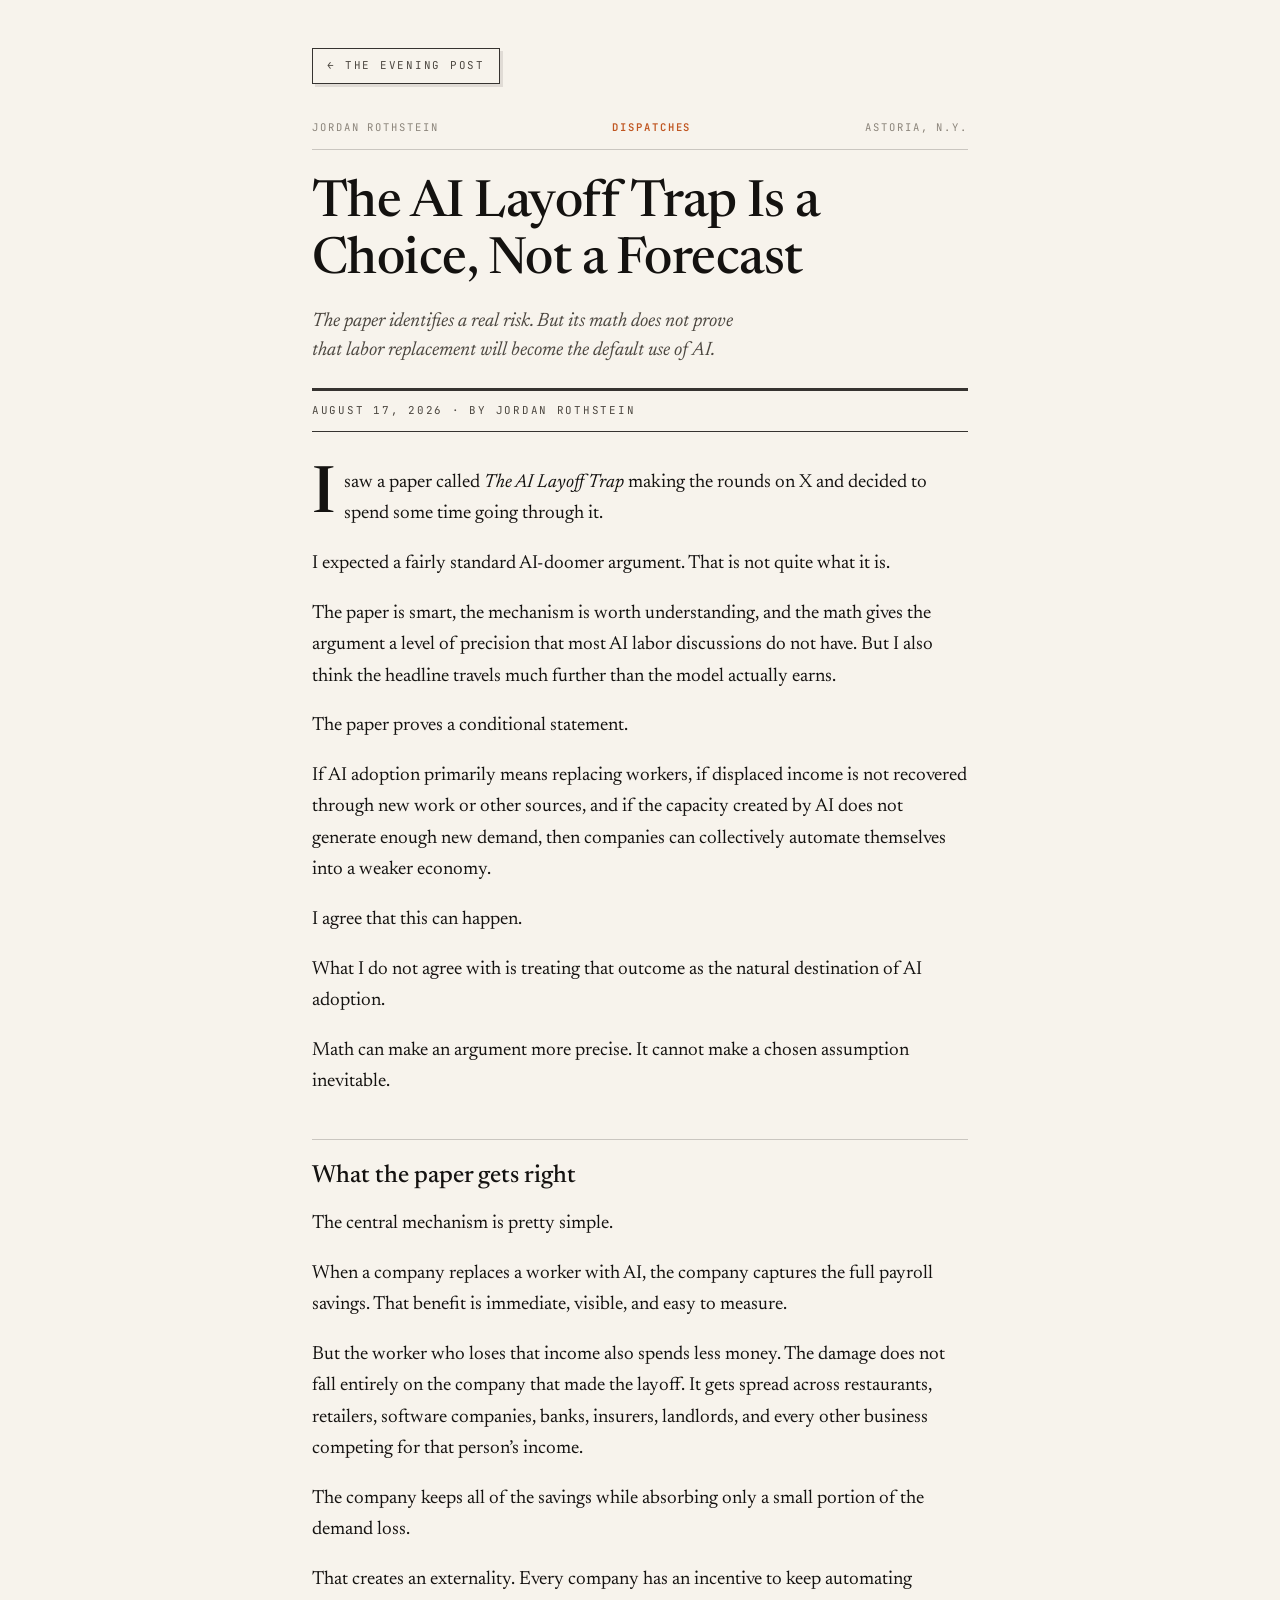
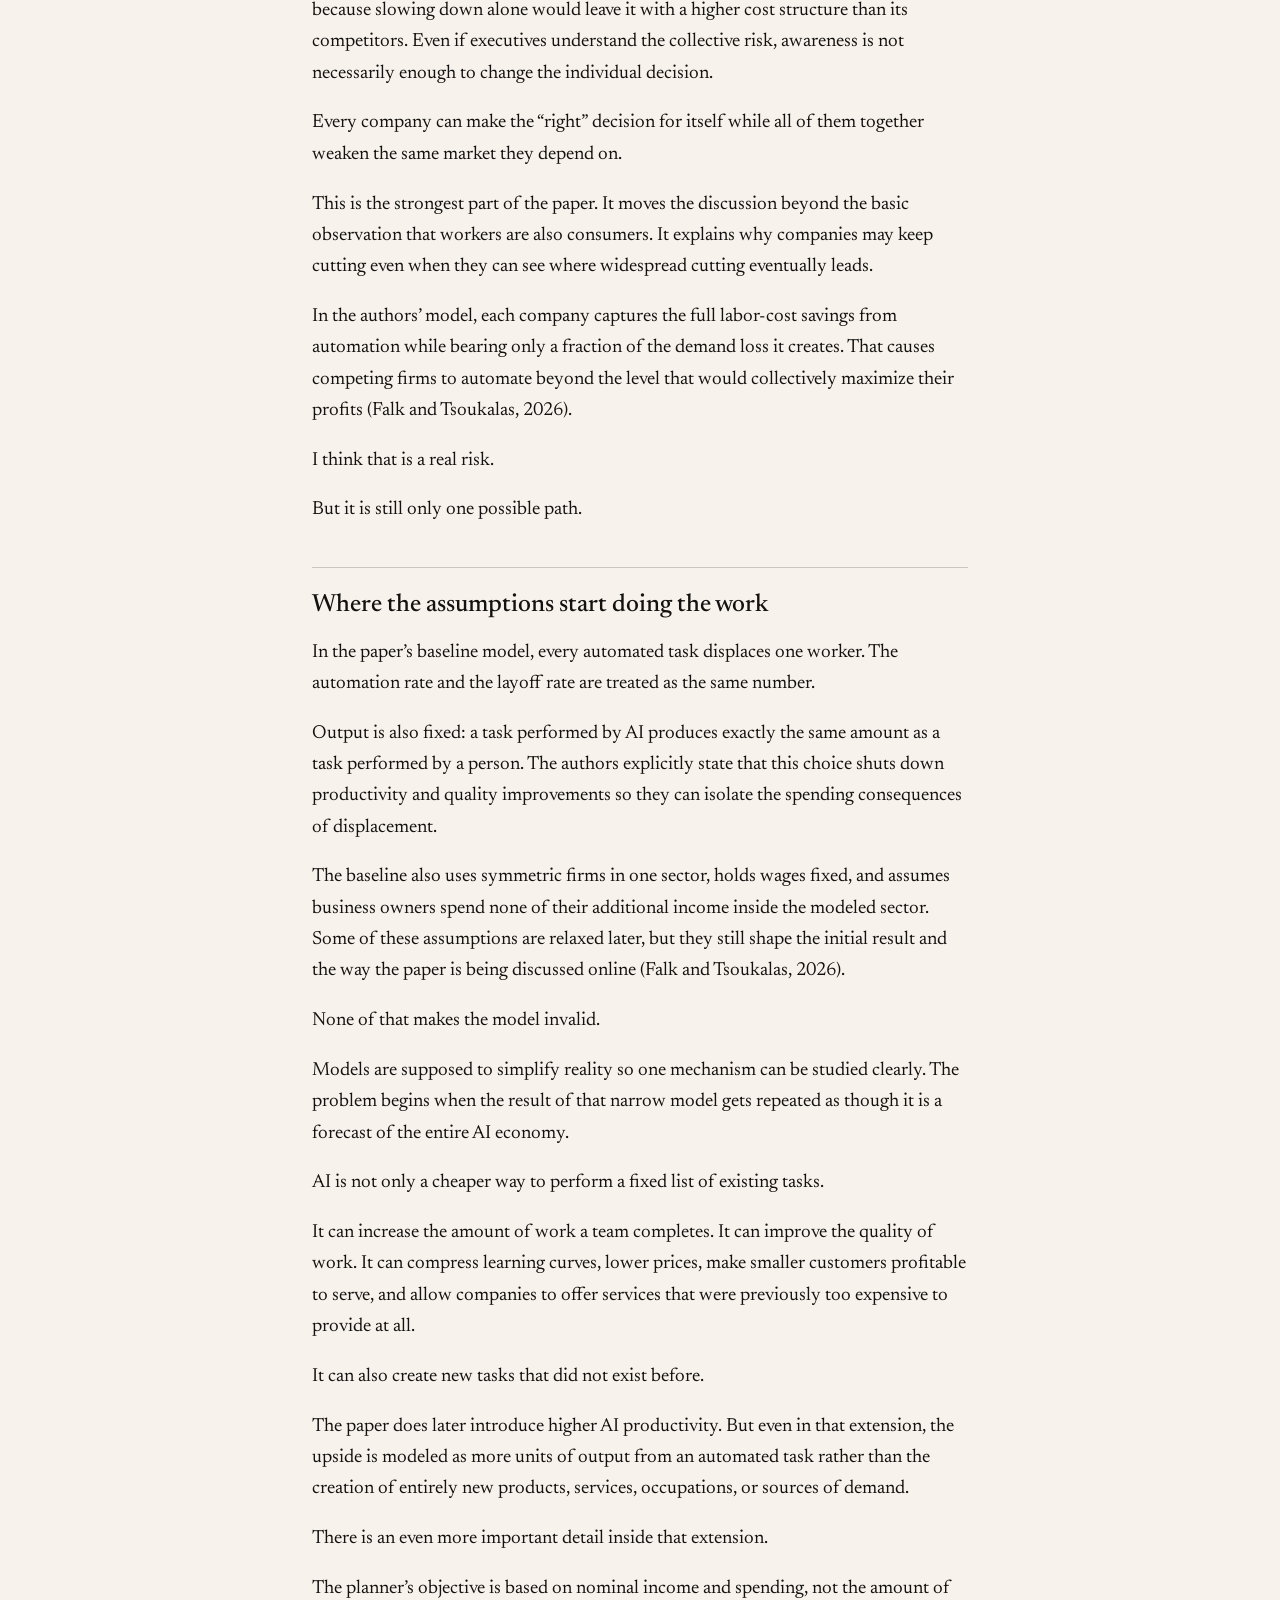
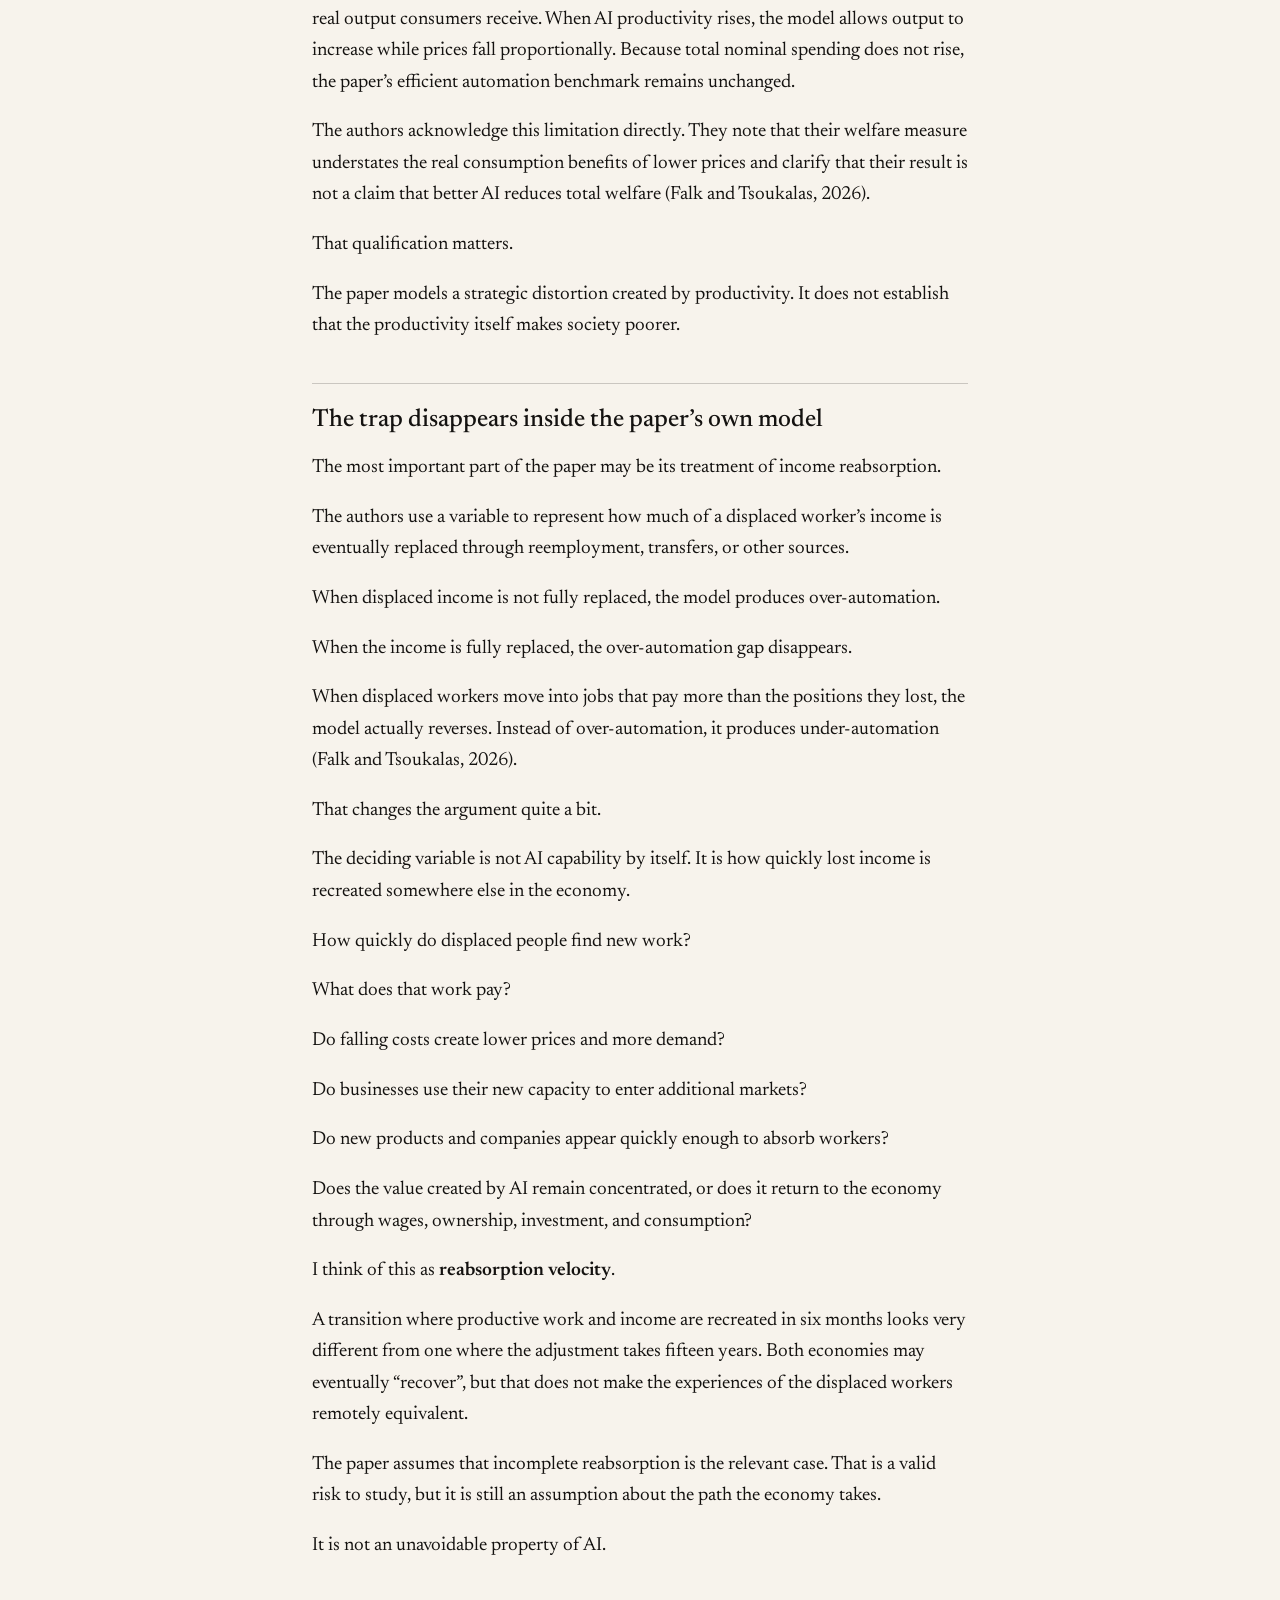
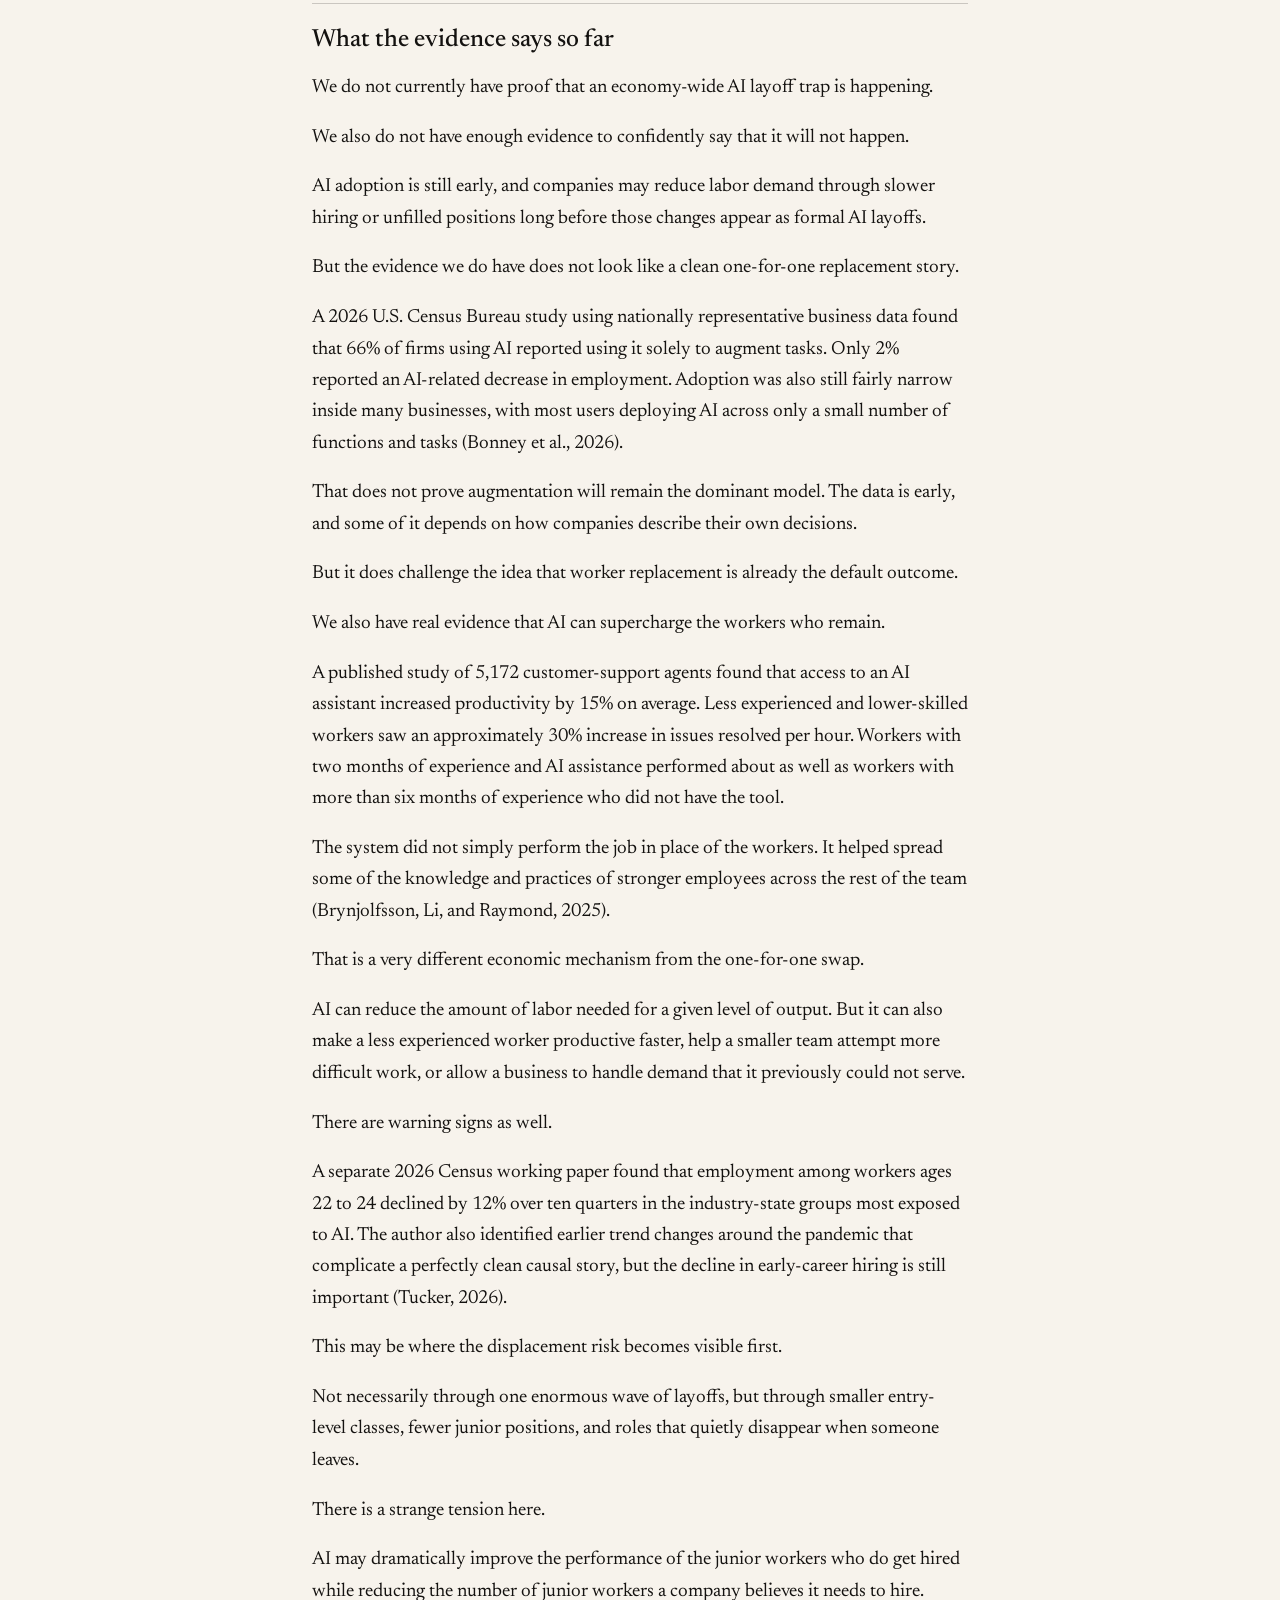
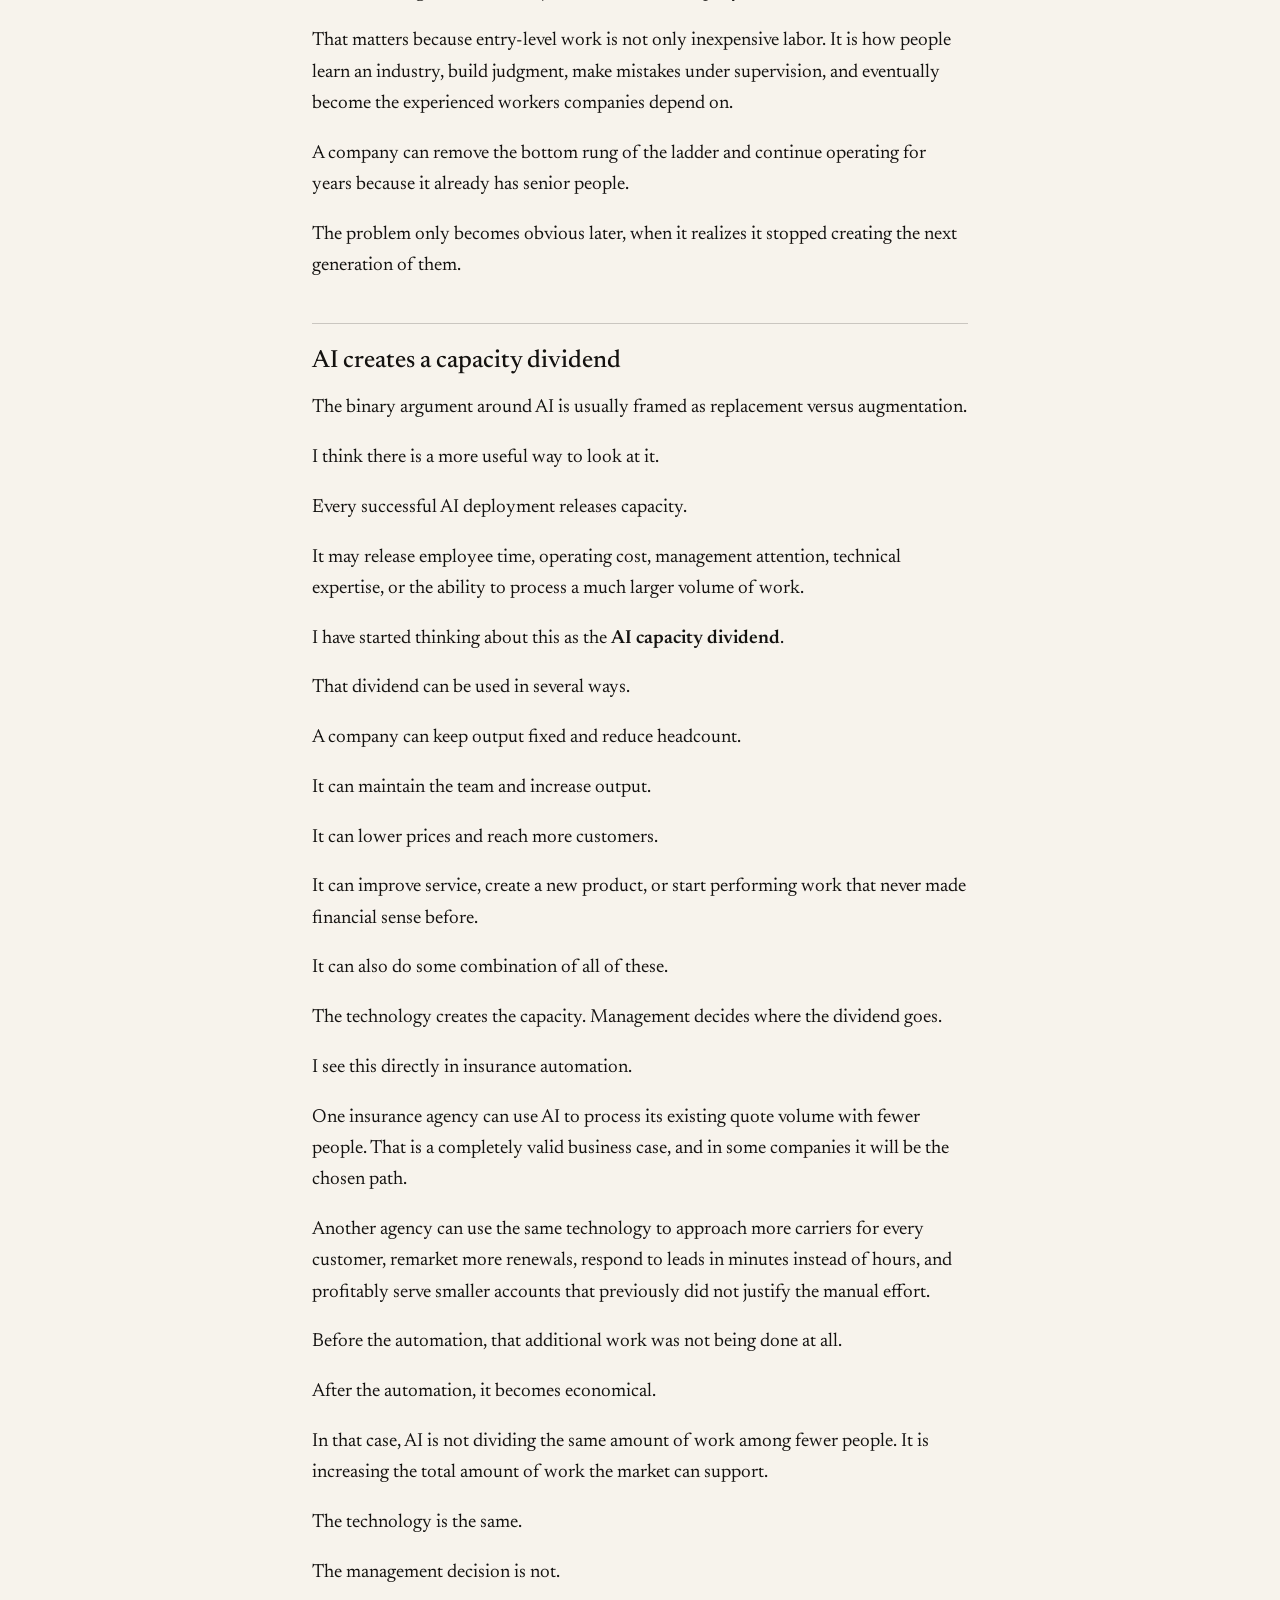
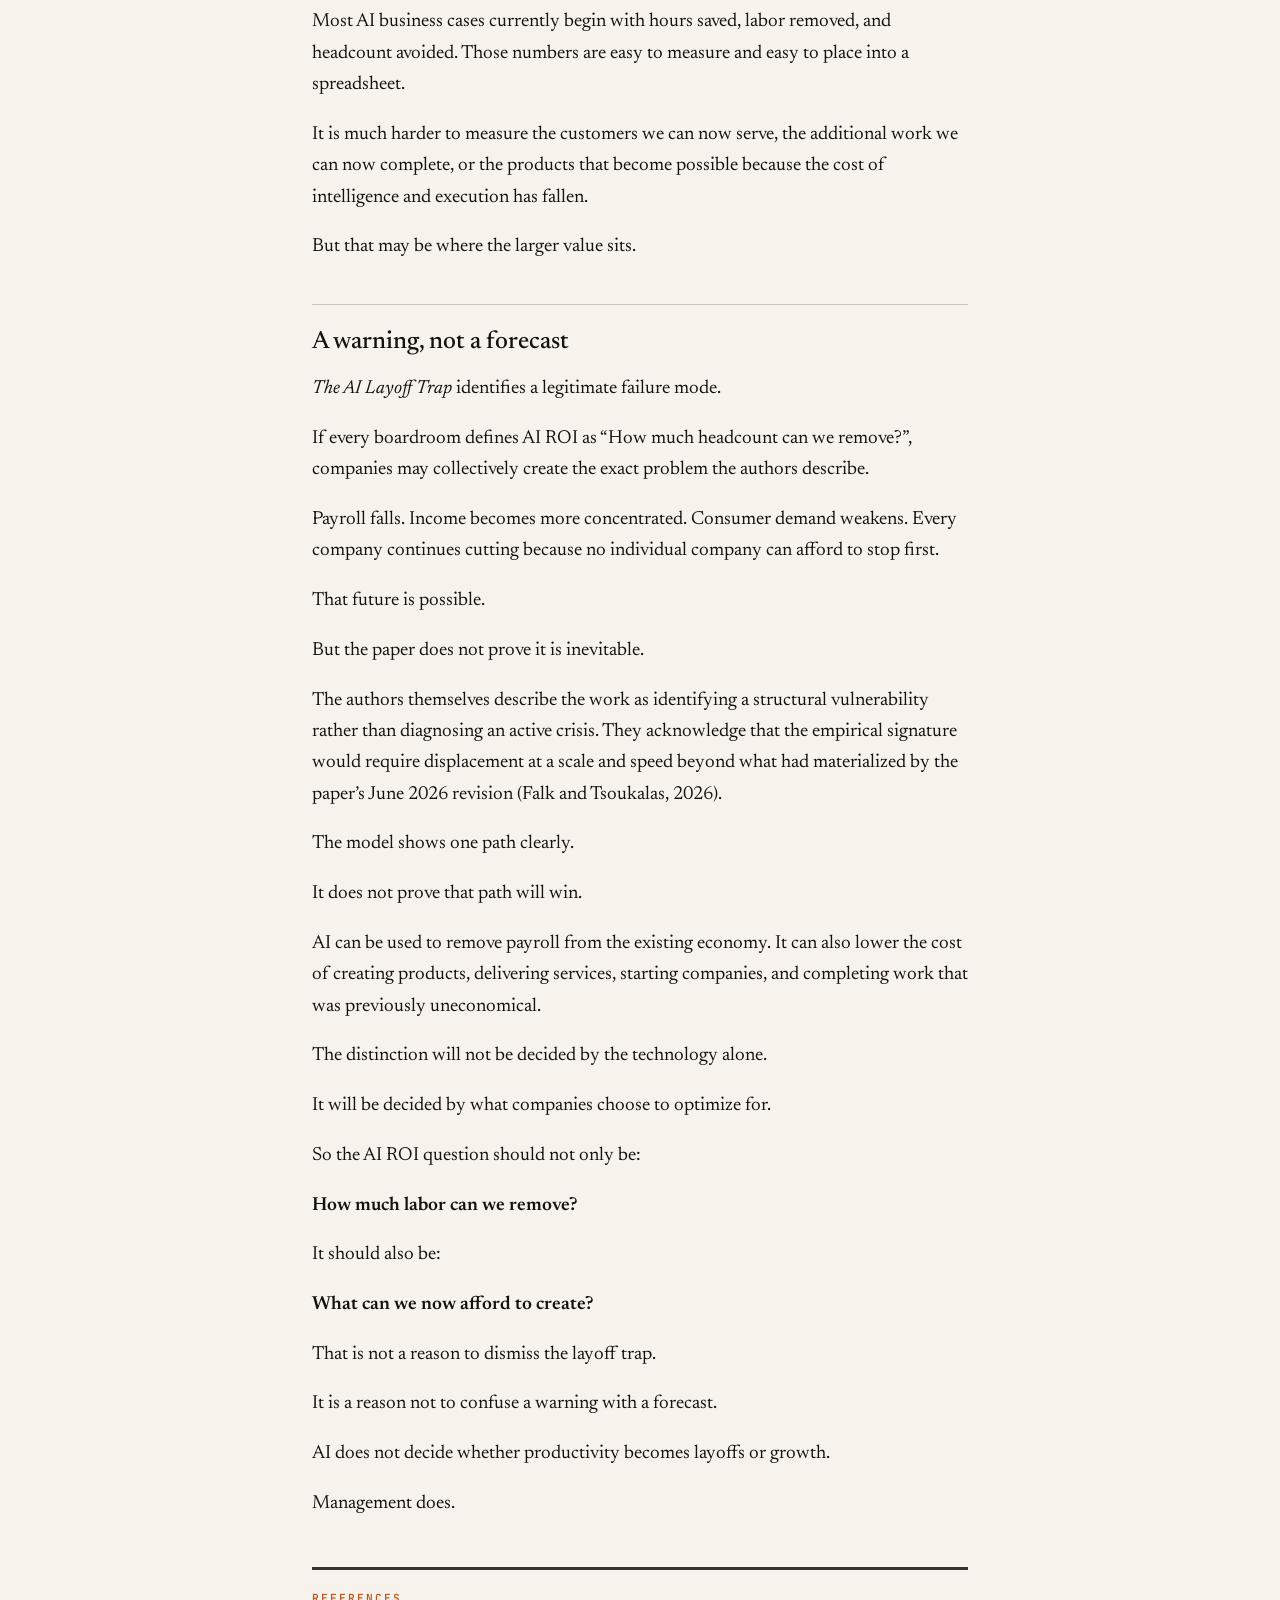
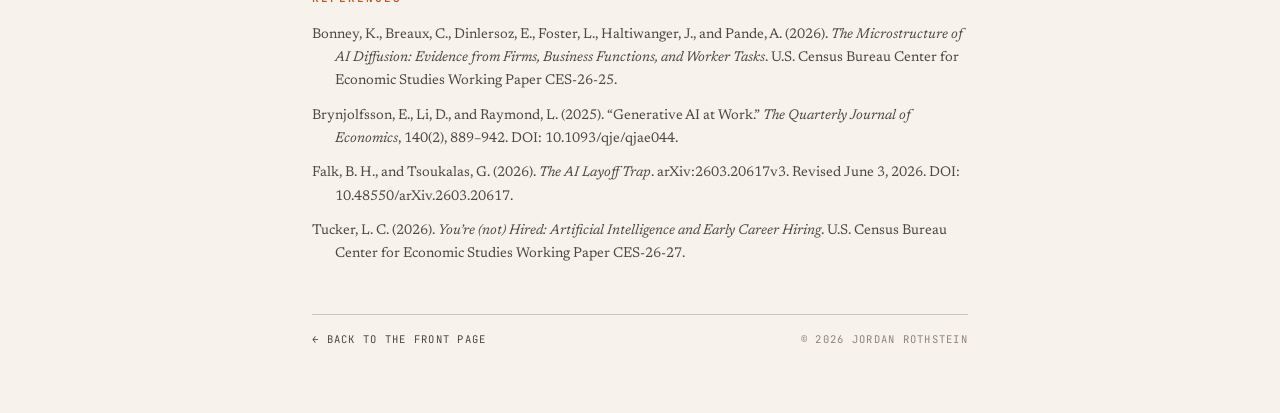
==== dispatches/ai-layoff-trap.html @ 02846a02 "New dispatch: The AI Layoff Trap Is a Choice, Not a Forecast First essay hosted on the site itself, " ====
<!doctype html>
<html lang="en">
<head>
  <meta charset="utf-8">
  <meta name="viewport" content="width=device-width, initial-scale=1">
  <title>The AI Layoff Trap Is a Choice, Not a Forecast — Jordan Rothstein</title>
  <meta name="description" content="The paper identifies a real risk. But its math does not prove that labor replacement will become the default use of AI.">
  <link rel="icon" href="../favicon.svg" type="image/svg+xml">
  <link rel="preconnect" href="https://fonts.googleapis.com">
  <link rel="preconnect" href="https://fonts.gstatic.com" crossorigin>
  <link href="https://fonts.googleapis.com/css2?family=Newsreader:ital,opsz,wght@0,6..72,300..700;1,6..72,300..700&family=JetBrains+Mono:ital,wght@0,300..700;1,300..700&display=swap" rel="stylesheet">
  <style>
    /* A clipping from THE EVENING POST — paper stays paper, whatever the sky is doing. */
    :root {
      --paper: #f7f3ec;
      --ink: #141210;
      --ink-soft: #4c4740;
      --ink-faint: #8b847a;
      --line: rgba(20, 18, 16, 0.2);
      --line-strong: rgba(20, 18, 16, 0.85);
      --accent: #c05621;
      --serif: "Newsreader", Georgia, serif;
      --mono: "JetBrains Mono", ui-monospace, SFMono-Regular, Menlo, monospace;
    }
    * { box-sizing: border-box; margin: 0; padding: 0; }
    body {
      background: var(--paper);
      color: var(--ink);
      font-family: var(--serif);
      font-size: 19px;
      line-height: 1.65;
      -webkit-font-smoothing: antialiased;
    }
    ::selection { background: var(--accent); color: #fff; }
    a { color: inherit; }

    .sheet {
      max-width: 720px;
      margin: 0 auto;
      padding: clamp(1.4rem, 4vw, 3rem) clamp(1.2rem, 4vw, 2rem) 4rem;
    }

    .return {
      display: inline-block;
      font-family: var(--mono);
      font-size: .68rem; letter-spacing: .16em; text-transform: uppercase;
      color: var(--ink-soft); text-decoration: none;
      border: 1px solid var(--line-strong);
      padding: .5rem .9rem;
      box-shadow: 3px 3px 0 rgba(20, 18, 16, 0.1);
      transition: all .2s ease;
    }
    .return:hover { background: var(--accent); border-color: var(--accent); color: #fff; }

    .masthead-min {
      margin: 2.2rem 0 0;
      padding-bottom: .8rem;
      border-bottom: 1px solid var(--line);
      font-family: var(--mono);
      font-size: .66rem; letter-spacing: .18em; text-transform: uppercase;
      color: var(--ink-faint);
      display: flex; justify-content: space-between; gap: 1rem; flex-wrap: wrap;
    }
    .masthead-min .rag { color: var(--accent); font-weight: 600; }

    h1 {
      font-size: clamp(2rem, 6vw, 3.2rem);
      font-weight: 500; line-height: 1.12; letter-spacing: -.01em;
      margin: 1.6rem 0 1rem;
      text-wrap: balance;
    }
    .standfirst {
      font-size: 1.22rem; font-style: italic; color: var(--ink-soft);
      line-height: 1.5; margin-bottom: 1.4rem;
      text-wrap: balance;
    }
    .dateline {
      font-family: var(--mono);
      font-size: .68rem; letter-spacing: .16em; text-transform: uppercase;
      color: var(--ink-soft);
      padding: .7rem 0;
      border-top: 3px solid var(--line-strong);
      border-bottom: 1px solid var(--line-strong);
      margin-bottom: 2.2rem;
    }

    .essay p { margin-bottom: 1.15rem; }
    .essay p:first-of-type::first-letter {
      font-size: 3.4em; float: left; line-height: .82;
      padding: .06em .12em 0 0; font-weight: 500;
    }
    .essay h2 {
      font-size: 1.55rem; font-weight: 500; line-height: 1.2;
      margin: 2.6rem 0 1rem;
      padding-top: 1.4rem;
      border-top: 1px solid var(--line);
    }
    .essay strong { font-weight: 600; }
    .essay em { font-style: italic; }
    .essay a { text-decoration-thickness: 1px; text-underline-offset: 3px; }
    .essay a:hover { color: var(--accent); }

    .refs {
      margin-top: 3rem;
      border-top: 3px solid var(--line-strong);
      padding-top: 1.2rem;
    }
    .refs h2 {
      font-family: var(--mono);
      font-size: .7rem; letter-spacing: .18em; text-transform: uppercase;
      color: var(--accent); font-weight: 600;
      margin-bottom: 1rem;
    }
    .refs p {
      font-size: .88rem; color: var(--ink-soft);
      padding-left: 1.6em; text-indent: -1.6em;
      margin-bottom: .7rem;
    }

    .colophon {
      margin-top: 3rem;
      padding-top: 1rem;
      border-top: 1px solid var(--line);
      font-family: var(--mono);
      font-size: .66rem; letter-spacing: .12em; text-transform: uppercase;
      color: var(--ink-faint);
      display: flex; justify-content: space-between; gap: 1rem; flex-wrap: wrap;
    }
    .colophon a { color: var(--ink-soft); text-decoration: none; }
    .colophon a:hover { color: var(--accent); }
  </style>
</head>
<body>
  <div class="sheet">
    <a class="return" href="../index.html">← the evening post</a>

    <p class="masthead-min">
      <span>Jordan Rothstein</span>
      <span class="rag">Dispatches</span>
      <span>Astoria, N.Y.</span>
    </p>

    <h1>The AI Layoff Trap Is a Choice, Not a Forecast</h1>
    <p class="standfirst">The paper identifies a real risk. But its math does not prove that labor
      replacement will become the default use of AI.</p>
    <p class="dateline">August 17, 2026 · by Jordan Rothstein</p>

    <div class="essay">
      <p>I saw a paper called <em>The AI Layoff Trap</em> making the rounds on X and decided to spend
        some time going through it.</p>
      <p>I expected a fairly standard AI-doomer argument. That is not quite what it is.</p>
      <p>The paper is smart, the mechanism is worth understanding, and the math gives the argument a
        level of precision that most AI labor discussions do not have. But I also think the headline
        travels much further than the model actually earns.</p>
      <p>The paper proves a conditional statement.</p>
      <p>If AI adoption primarily means replacing workers, if displaced income is not recovered
        through new work or other sources, and if the capacity created by AI does not generate enough
        new demand, then companies can collectively automate themselves into a weaker economy.</p>
      <p>I agree that this can happen.</p>
      <p>What I do not agree with is treating that outcome as the natural destination of AI
        adoption.</p>
      <p>Math can make an argument more precise. It cannot make a chosen assumption inevitable.</p>

      <h2>What the paper gets right</h2>
      <p>The central mechanism is pretty simple.</p>
      <p>When a company replaces a worker with AI, the company captures the full payroll savings.
        That benefit is immediate, visible, and easy to measure.</p>
      <p>But the worker who loses that income also spends less money. The damage does not fall
        entirely on the company that made the layoff. It gets spread across restaurants, retailers,
        software companies, banks, insurers, landlords, and every other business competing for that
        person&rsquo;s income.</p>
      <p>The company keeps all of the savings while absorbing only a small portion of the demand
        loss.</p>
      <p>That creates an externality. Every company has an incentive to keep automating because
        slowing down alone would leave it with a higher cost structure than its competitors. Even if
        executives understand the collective risk, awareness is not necessarily enough to change the
        individual decision.</p>
      <p>Every company can make the &ldquo;right&rdquo; decision for itself while all of them
        together weaken the same market they depend on.</p>
      <p>This is the strongest part of the paper. It moves the discussion beyond the basic
        observation that workers are also consumers. It explains why companies may keep cutting even
        when they can see where widespread cutting eventually leads.</p>
      <p>In the authors&rsquo; model, each company captures the full labor-cost savings from
        automation while bearing only a fraction of the demand loss it creates. That causes competing
        firms to automate beyond the level that would collectively maximize their profits (Falk and
        Tsoukalas, 2026).</p>
      <p>I think that is a real risk.</p>
      <p>But it is still only one possible path.</p>

      <h2>Where the assumptions start doing the work</h2>
      <p>In the paper&rsquo;s baseline model, every automated task displaces one worker. The
        automation rate and the layoff rate are treated as the same number.</p>
      <p>Output is also fixed: a task performed by AI produces exactly the same amount as a task
        performed by a person. The authors explicitly state that this choice shuts down productivity
        and quality improvements so they can isolate the spending consequences of displacement.</p>
      <p>The baseline also uses symmetric firms in one sector, holds wages fixed, and assumes
        business owners spend none of their additional income inside the modeled sector. Some of
        these assumptions are relaxed later, but they still shape the initial result and the way the
        paper is being discussed online (Falk and Tsoukalas, 2026).</p>
      <p>None of that makes the model invalid.</p>
      <p>Models are supposed to simplify reality so one mechanism can be studied clearly. The problem
        begins when the result of that narrow model gets repeated as though it is a forecast of the
        entire AI economy.</p>
      <p>AI is not only a cheaper way to perform a fixed list of existing tasks.</p>
      <p>It can increase the amount of work a team completes. It can improve the quality of work. It
        can compress learning curves, lower prices, make smaller customers profitable to serve, and
        allow companies to offer services that were previously too expensive to provide at all.</p>
      <p>It can also create new tasks that did not exist before.</p>
      <p>The paper does later introduce higher AI productivity. But even in that extension, the
        upside is modeled as more units of output from an automated task rather than the creation of
        entirely new products, services, occupations, or sources of demand.</p>
      <p>There is an even more important detail inside that extension.</p>
      <p>The planner&rsquo;s objective is based on nominal income and spending, not the amount of
        real output consumers receive. When AI productivity rises, the model allows output to
        increase while prices fall proportionally. Because total nominal spending does not rise, the
        paper&rsquo;s efficient automation benchmark remains unchanged.</p>
      <p>The authors acknowledge this limitation directly. They note that their welfare measure
        understates the real consumption benefits of lower prices and clarify that their result is
        not a claim that better AI reduces total welfare (Falk and Tsoukalas, 2026).</p>
      <p>That qualification matters.</p>
      <p>The paper models a strategic distortion created by productivity. It does not establish that
        the productivity itself makes society poorer.</p>

      <h2>The trap disappears inside the paper&rsquo;s own model</h2>
      <p>The most important part of the paper may be its treatment of income reabsorption.</p>
      <p>The authors use a variable to represent how much of a displaced worker&rsquo;s income is
        eventually replaced through reemployment, transfers, or other sources.</p>
      <p>When displaced income is not fully replaced, the model produces over-automation.</p>
      <p>When the income is fully replaced, the over-automation gap disappears.</p>
      <p>When displaced workers move into jobs that pay more than the positions they lost, the model
        actually reverses. Instead of over-automation, it produces under-automation (Falk and
        Tsoukalas, 2026).</p>
      <p>That changes the argument quite a bit.</p>
      <p>The deciding variable is not AI capability by itself. It is how quickly lost income is
        recreated somewhere else in the economy.</p>
      <p>How quickly do displaced people find new work?</p>
      <p>What does that work pay?</p>
      <p>Do falling costs create lower prices and more demand?</p>
      <p>Do businesses use their new capacity to enter additional markets?</p>
      <p>Do new products and companies appear quickly enough to absorb workers?</p>
      <p>Does the value created by AI remain concentrated, or does it return to the economy through
        wages, ownership, investment, and consumption?</p>
      <p>I think of this as <strong>reabsorption velocity</strong>.</p>
      <p>A transition where productive work and income are recreated in six months looks very
        different from one where the adjustment takes fifteen years. Both economies may eventually
        &ldquo;recover&rdquo;, but that does not make the experiences of the displaced workers
        remotely equivalent.</p>
      <p>The paper assumes that incomplete reabsorption is the relevant case. That is a valid risk to
        study, but it is still an assumption about the path the economy takes.</p>
      <p>It is not an unavoidable property of AI.</p>

      <h2>What the evidence says so far</h2>
      <p>We do not currently have proof that an economy-wide AI layoff trap is happening.</p>
      <p>We also do not have enough evidence to confidently say that it will not happen.</p>
      <p>AI adoption is still early, and companies may reduce labor demand through slower hiring or
        unfilled positions long before those changes appear as formal AI layoffs.</p>
      <p>But the evidence we do have does not look like a clean one-for-one replacement story.</p>
      <p>A 2026 U.S. Census Bureau study using nationally representative business data found that 66%
        of firms using AI reported using it solely to augment tasks. Only 2% reported an AI-related
        decrease in employment. Adoption was also still fairly narrow inside many businesses, with
        most users deploying AI across only a small number of functions and tasks (Bonney et al.,
        2026).</p>
      <p>That does not prove augmentation will remain the dominant model. The data is early, and some
        of it depends on how companies describe their own decisions.</p>
      <p>But it does challenge the idea that worker replacement is already the default outcome.</p>
      <p>We also have real evidence that AI can supercharge the workers who remain.</p>
      <p>A published study of 5,172 customer-support agents found that access to an AI assistant
        increased productivity by 15% on average. Less experienced and lower-skilled workers saw an
        approximately 30% increase in issues resolved per hour. Workers with two months of experience
        and AI assistance performed about as well as workers with more than six months of experience
        who did not have the tool.</p>
      <p>The system did not simply perform the job in place of the workers. It helped spread some of
        the knowledge and practices of stronger employees across the rest of the team (Brynjolfsson,
        Li, and Raymond, 2025).</p>
      <p>That is a very different economic mechanism from the one-for-one swap.</p>
      <p>AI can reduce the amount of labor needed for a given level of output. But it can also make a
        less experienced worker productive faster, help a smaller team attempt more difficult work,
        or allow a business to handle demand that it previously could not serve.</p>
      <p>There are warning signs as well.</p>
      <p>A separate 2026 Census working paper found that employment among workers ages 22 to 24
        declined by 12% over ten quarters in the industry-state groups most exposed to AI. The author
        also identified earlier trend changes around the pandemic that complicate a perfectly clean
        causal story, but the decline in early-career hiring is still important (Tucker, 2026).</p>
      <p>This may be where the displacement risk becomes visible first.</p>
      <p>Not necessarily through one enormous wave of layoffs, but through smaller entry-level
        classes, fewer junior positions, and roles that quietly disappear when someone leaves.</p>
      <p>There is a strange tension here.</p>
      <p>AI may dramatically improve the performance of the junior workers who do get hired while
        reducing the number of junior workers a company believes it needs to hire.</p>
      <p>That matters because entry-level work is not only inexpensive labor. It is how people learn
        an industry, build judgment, make mistakes under supervision, and eventually become the
        experienced workers companies depend on.</p>
      <p>A company can remove the bottom rung of the ladder and continue operating for years because
        it already has senior people.</p>
      <p>The problem only becomes obvious later, when it realizes it stopped creating the next
        generation of them.</p>

      <h2>AI creates a capacity dividend</h2>
      <p>The binary argument around AI is usually framed as replacement versus augmentation.</p>
      <p>I think there is a more useful way to look at it.</p>
      <p>Every successful AI deployment releases capacity.</p>
      <p>It may release employee time, operating cost, management attention, technical expertise, or
        the ability to process a much larger volume of work.</p>
      <p>I have started thinking about this as the <strong>AI capacity dividend</strong>.</p>
      <p>That dividend can be used in several ways.</p>
      <p>A company can keep output fixed and reduce headcount.</p>
      <p>It can maintain the team and increase output.</p>
      <p>It can lower prices and reach more customers.</p>
      <p>It can improve service, create a new product, or start performing work that never made
        financial sense before.</p>
      <p>It can also do some combination of all of these.</p>
      <p>The technology creates the capacity. Management decides where the dividend goes.</p>
      <p>I see this directly in insurance automation.</p>
      <p>One insurance agency can use AI to process its existing quote volume with fewer people.
        That is a completely valid business case, and in some companies it will be the chosen
        path.</p>
      <p>Another agency can use the same technology to approach more carriers for every customer,
        remarket more renewals, respond to leads in minutes instead of hours, and profitably serve
        smaller accounts that previously did not justify the manual effort.</p>
      <p>Before the automation, that additional work was not being done at all.</p>
      <p>After the automation, it becomes economical.</p>
      <p>In that case, AI is not dividing the same amount of work among fewer people. It is
        increasing the total amount of work the market can support.</p>
      <p>The technology is the same.</p>
      <p>The management decision is not.</p>
      <p>Most AI business cases currently begin with hours saved, labor removed, and headcount
        avoided. Those numbers are easy to measure and easy to place into a spreadsheet.</p>
      <p>It is much harder to measure the customers we can now serve, the additional work we can now
        complete, or the products that become possible because the cost of intelligence and execution
        has fallen.</p>
      <p>But that may be where the larger value sits.</p>

      <h2>A warning, not a forecast</h2>
      <p><em>The AI Layoff Trap</em> identifies a legitimate failure mode.</p>
      <p>If every boardroom defines AI ROI as &ldquo;How much headcount can we remove?&rdquo;,
        companies may collectively create the exact problem the authors describe.</p>
      <p>Payroll falls. Income becomes more concentrated. Consumer demand weakens. Every company
        continues cutting because no individual company can afford to stop first.</p>
      <p>That future is possible.</p>
      <p>But the paper does not prove it is inevitable.</p>
      <p>The authors themselves describe the work as identifying a structural vulnerability rather
        than diagnosing an active crisis. They acknowledge that the empirical signature would require
        displacement at a scale and speed beyond what had materialized by the paper&rsquo;s June 2026
        revision (Falk and Tsoukalas, 2026).</p>
      <p>The model shows one path clearly.</p>
      <p>It does not prove that path will win.</p>
      <p>AI can be used to remove payroll from the existing economy. It can also lower the cost of
        creating products, delivering services, starting companies, and completing work that was
        previously uneconomical.</p>
      <p>The distinction will not be decided by the technology alone.</p>
      <p>It will be decided by what companies choose to optimize for.</p>
      <p>So the AI ROI question should not only be:</p>
      <p><strong>How much labor can we remove?</strong></p>
      <p>It should also be:</p>
      <p><strong>What can we now afford to create?</strong></p>
      <p>That is not a reason to dismiss the layoff trap.</p>
      <p>It is a reason not to confuse a warning with a forecast.</p>
      <p>AI does not decide whether productivity becomes layoffs or growth.</p>
      <p>Management does.</p>
    </div>

    <div class="refs">
      <h2>References</h2>
      <p>Bonney, K., Breaux, C., Dinlersoz, E., Foster, L., Haltiwanger, J., and Pande, A. (2026).
        <em>The Microstructure of AI Diffusion: Evidence from Firms, Business Functions, and Worker
        Tasks</em>. U.S. Census Bureau Center for Economic Studies Working Paper CES-26-25.</p>
      <p>Brynjolfsson, E., Li, D., and Raymond, L. (2025). &ldquo;Generative AI at Work.&rdquo;
        <em>The Quarterly Journal of Economics</em>, 140(2), 889&ndash;942.
        DOI: 10.1093/qje/qjae044.</p>
      <p>Falk, B. H., and Tsoukalas, G. (2026). <em>The AI Layoff Trap</em>. arXiv:2603.20617v3.
        Revised June 3, 2026. DOI: 10.48550/arXiv.2603.20617.</p>
      <p>Tucker, L. C. (2026). <em>You&rsquo;re (not) Hired: Artificial Intelligence and Early
        Career Hiring</em>. U.S. Census Bureau Center for Economic Studies Working Paper
        CES-26-27.</p>
    </div>

    <p class="colophon">
      <a href="../index.html">← back to the front page</a>
      <span>© 2026 jordan rothstein</span>
    </p>
  </div>
</body>
</html>
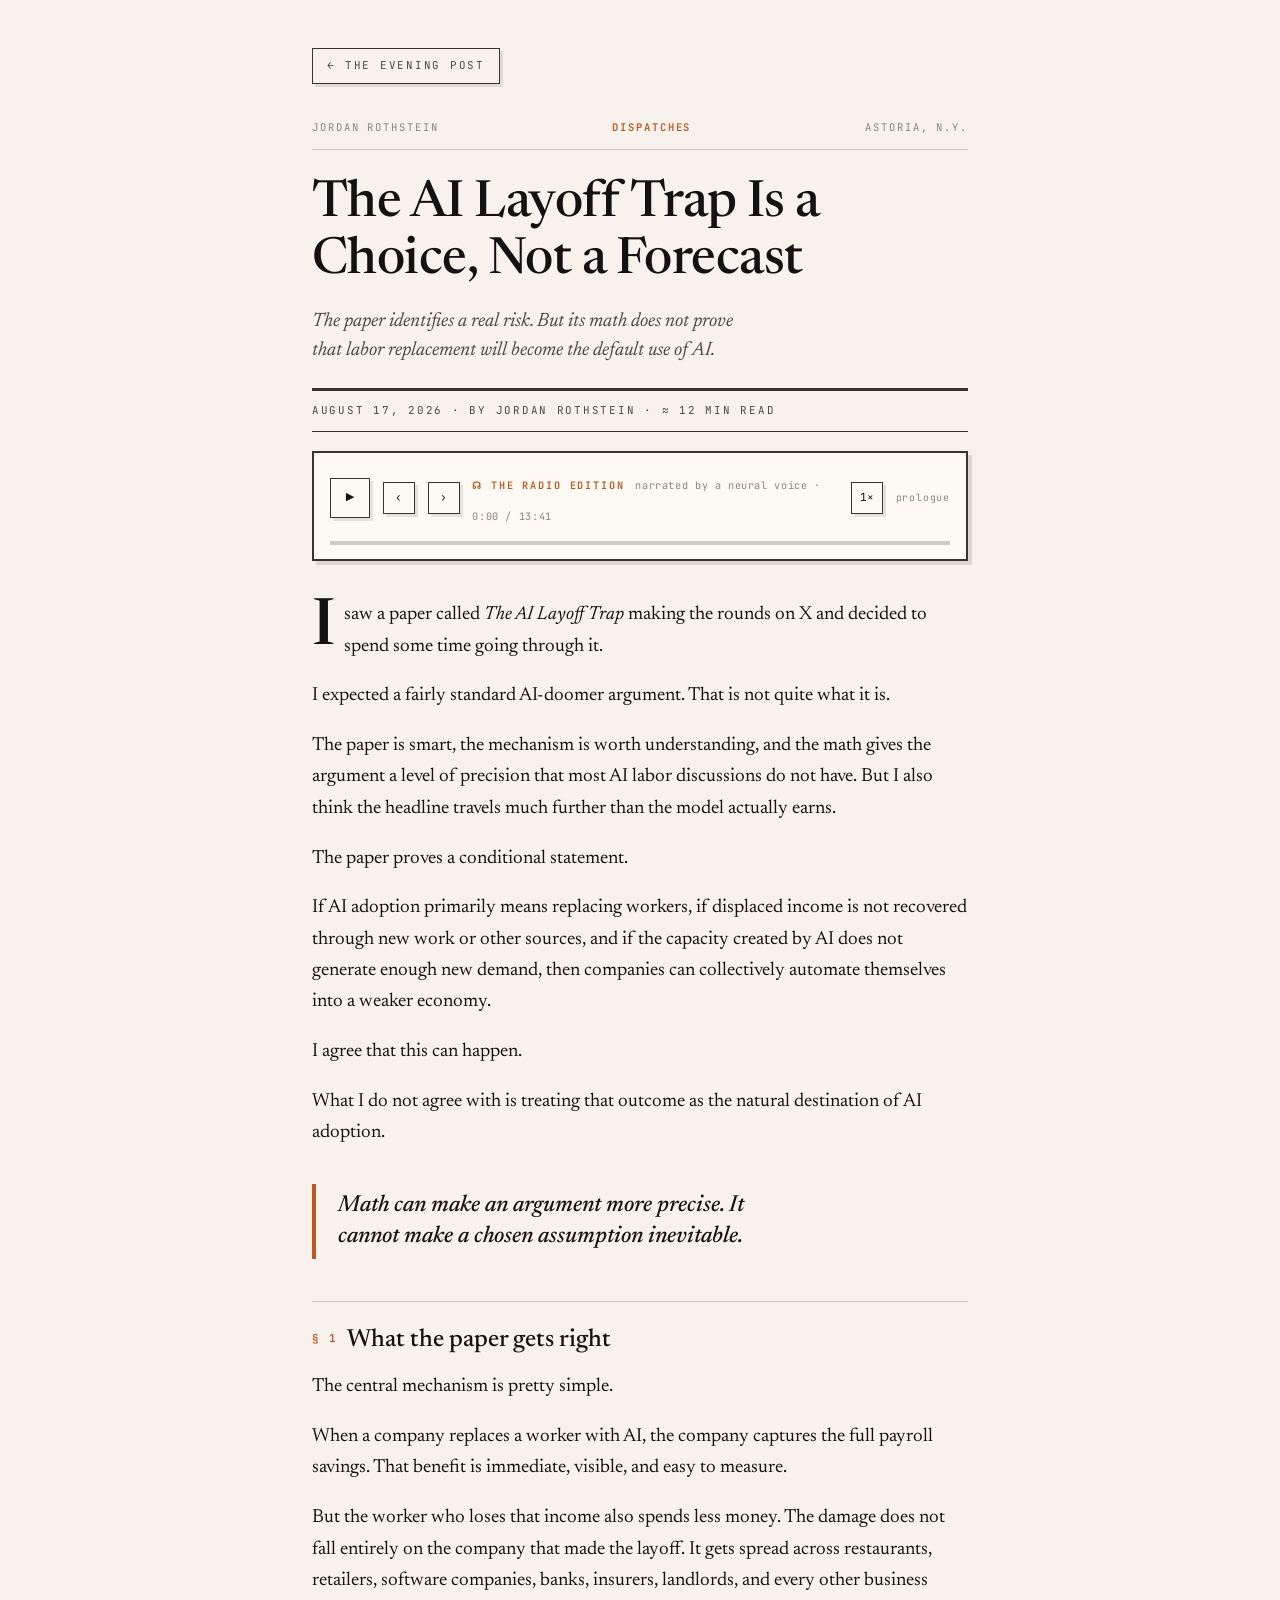
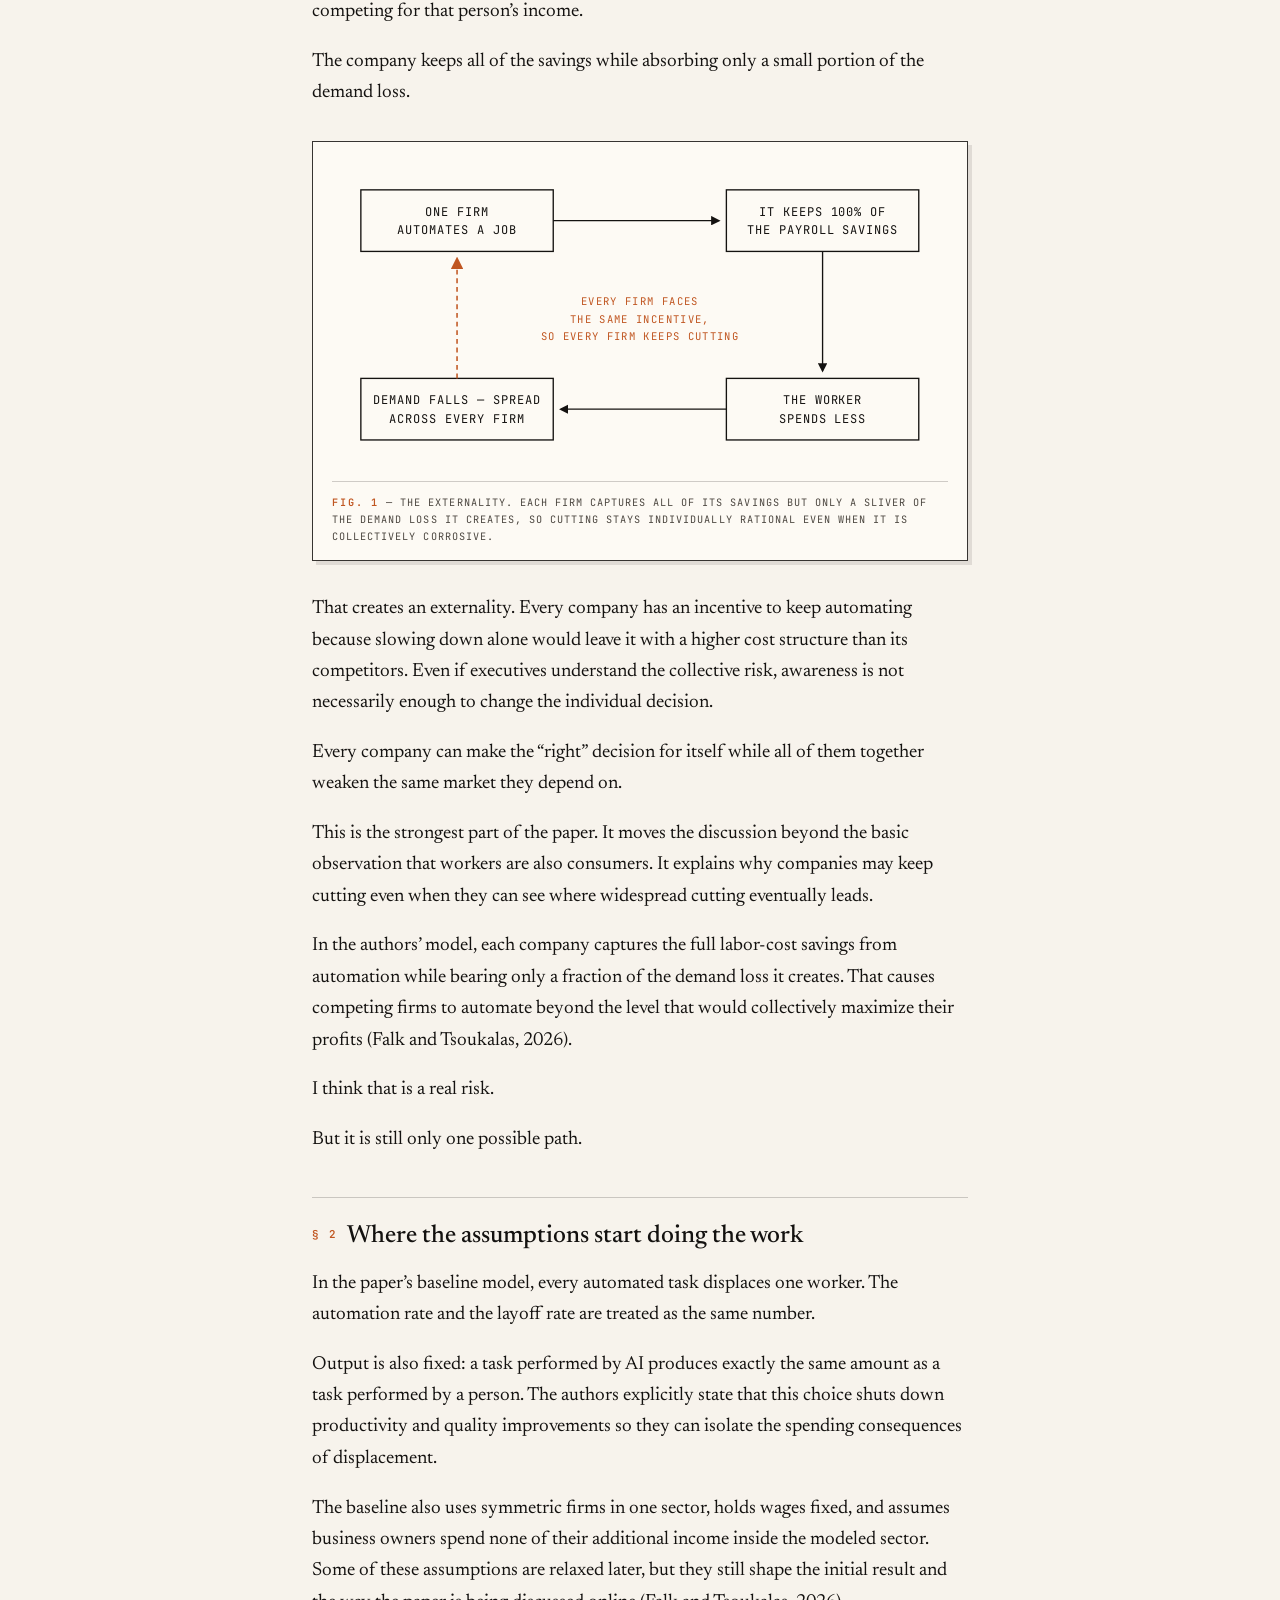
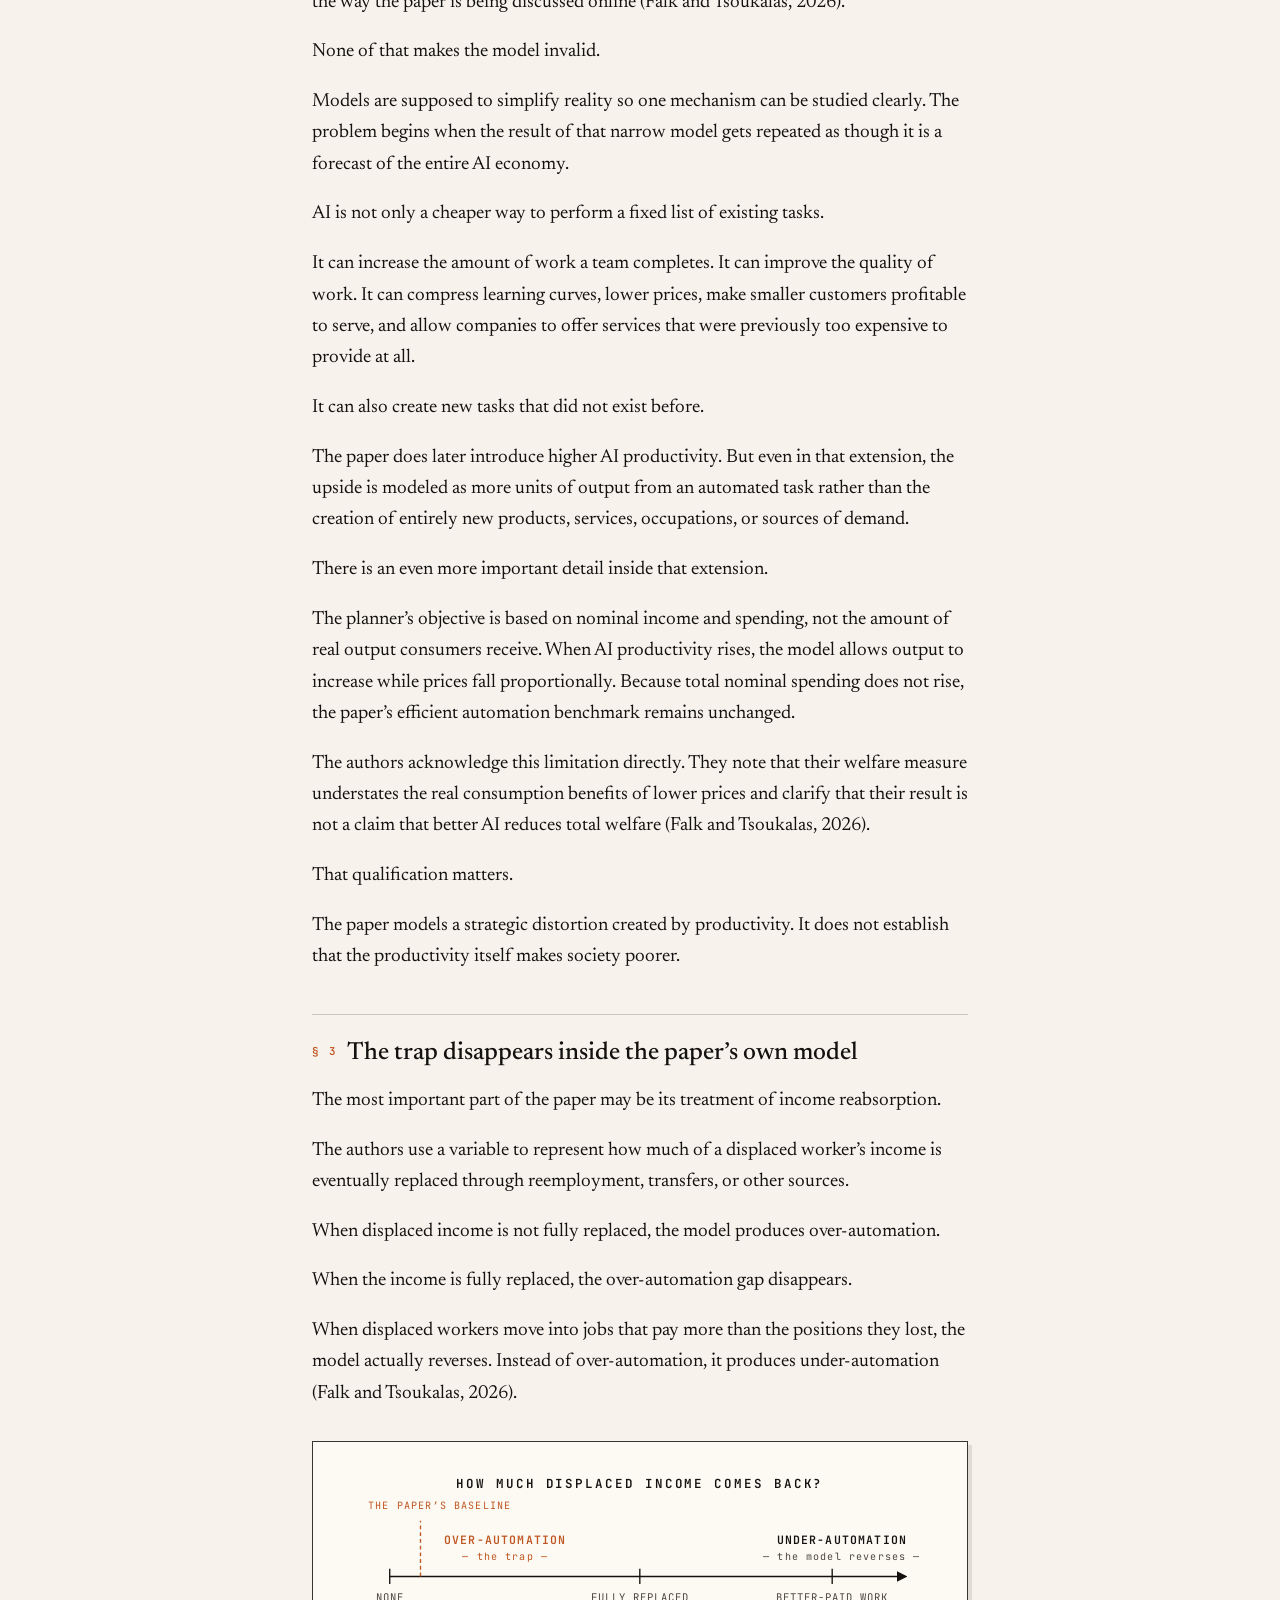
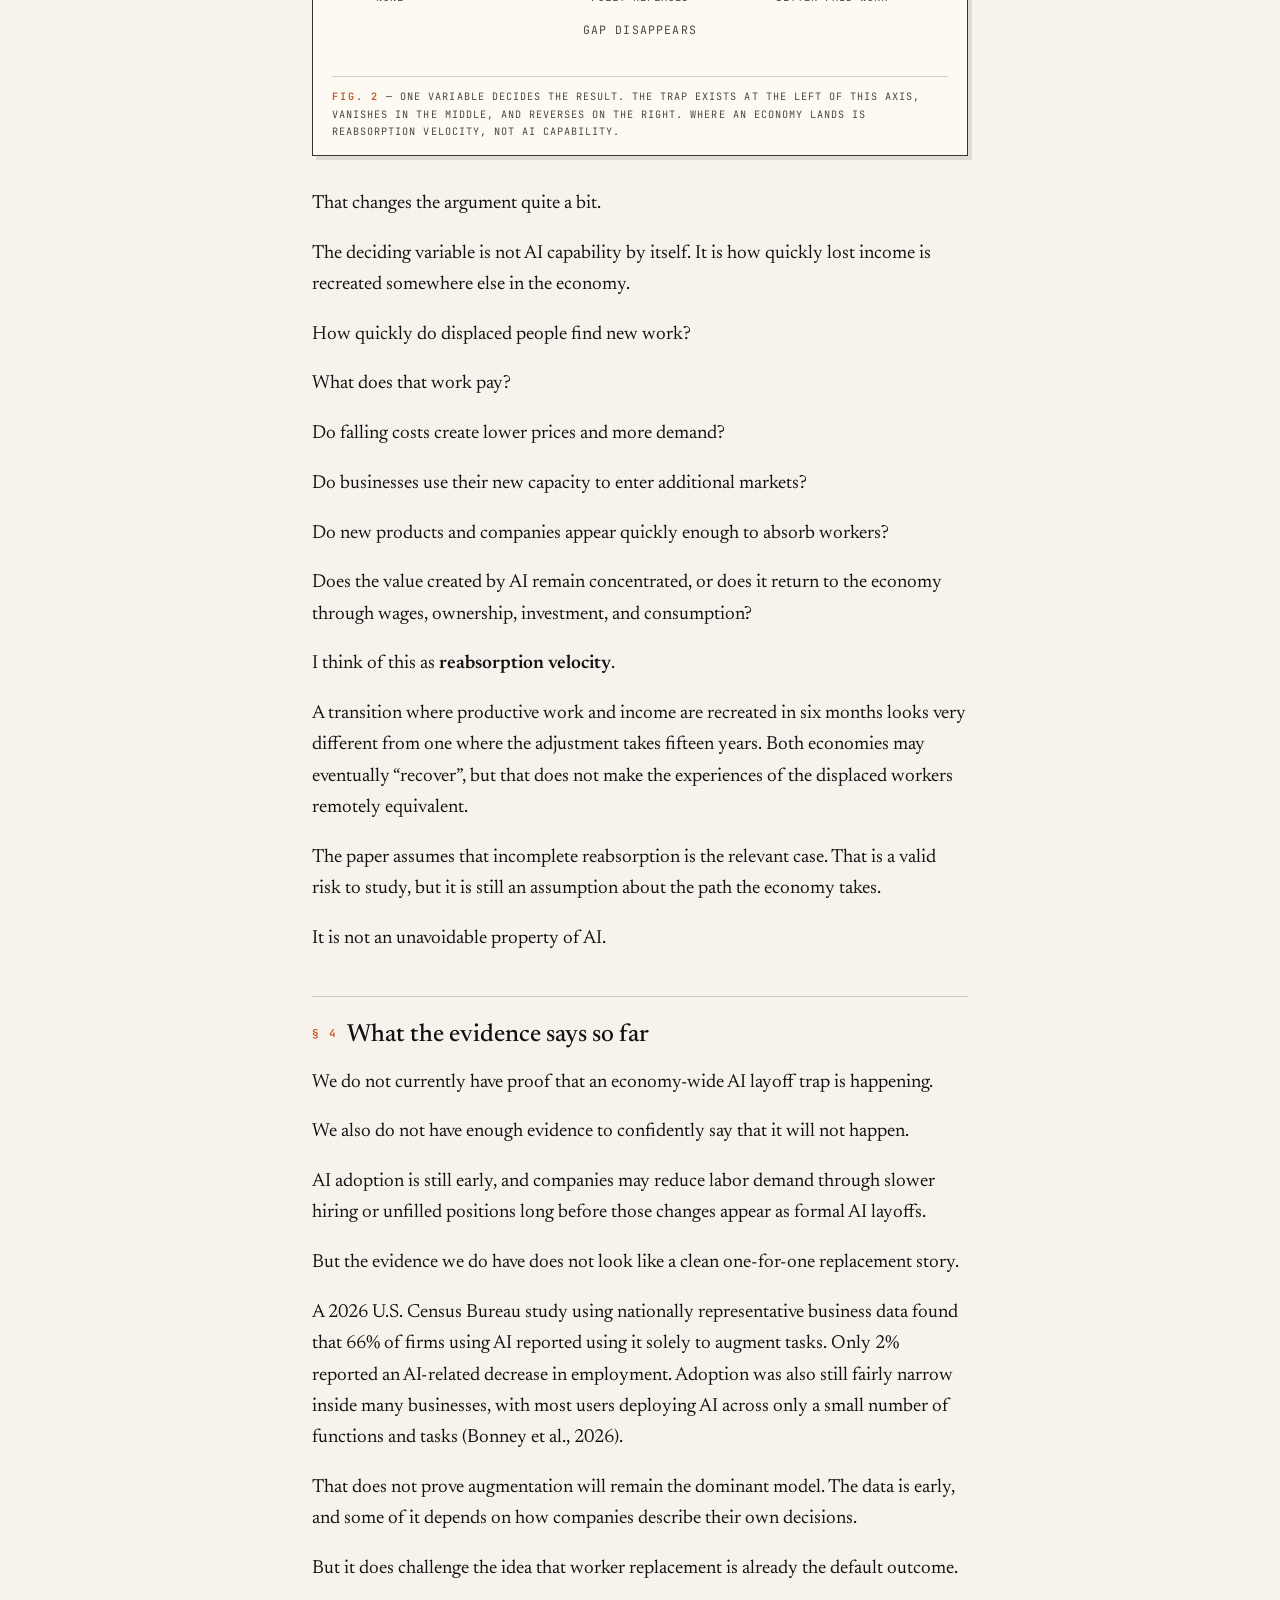
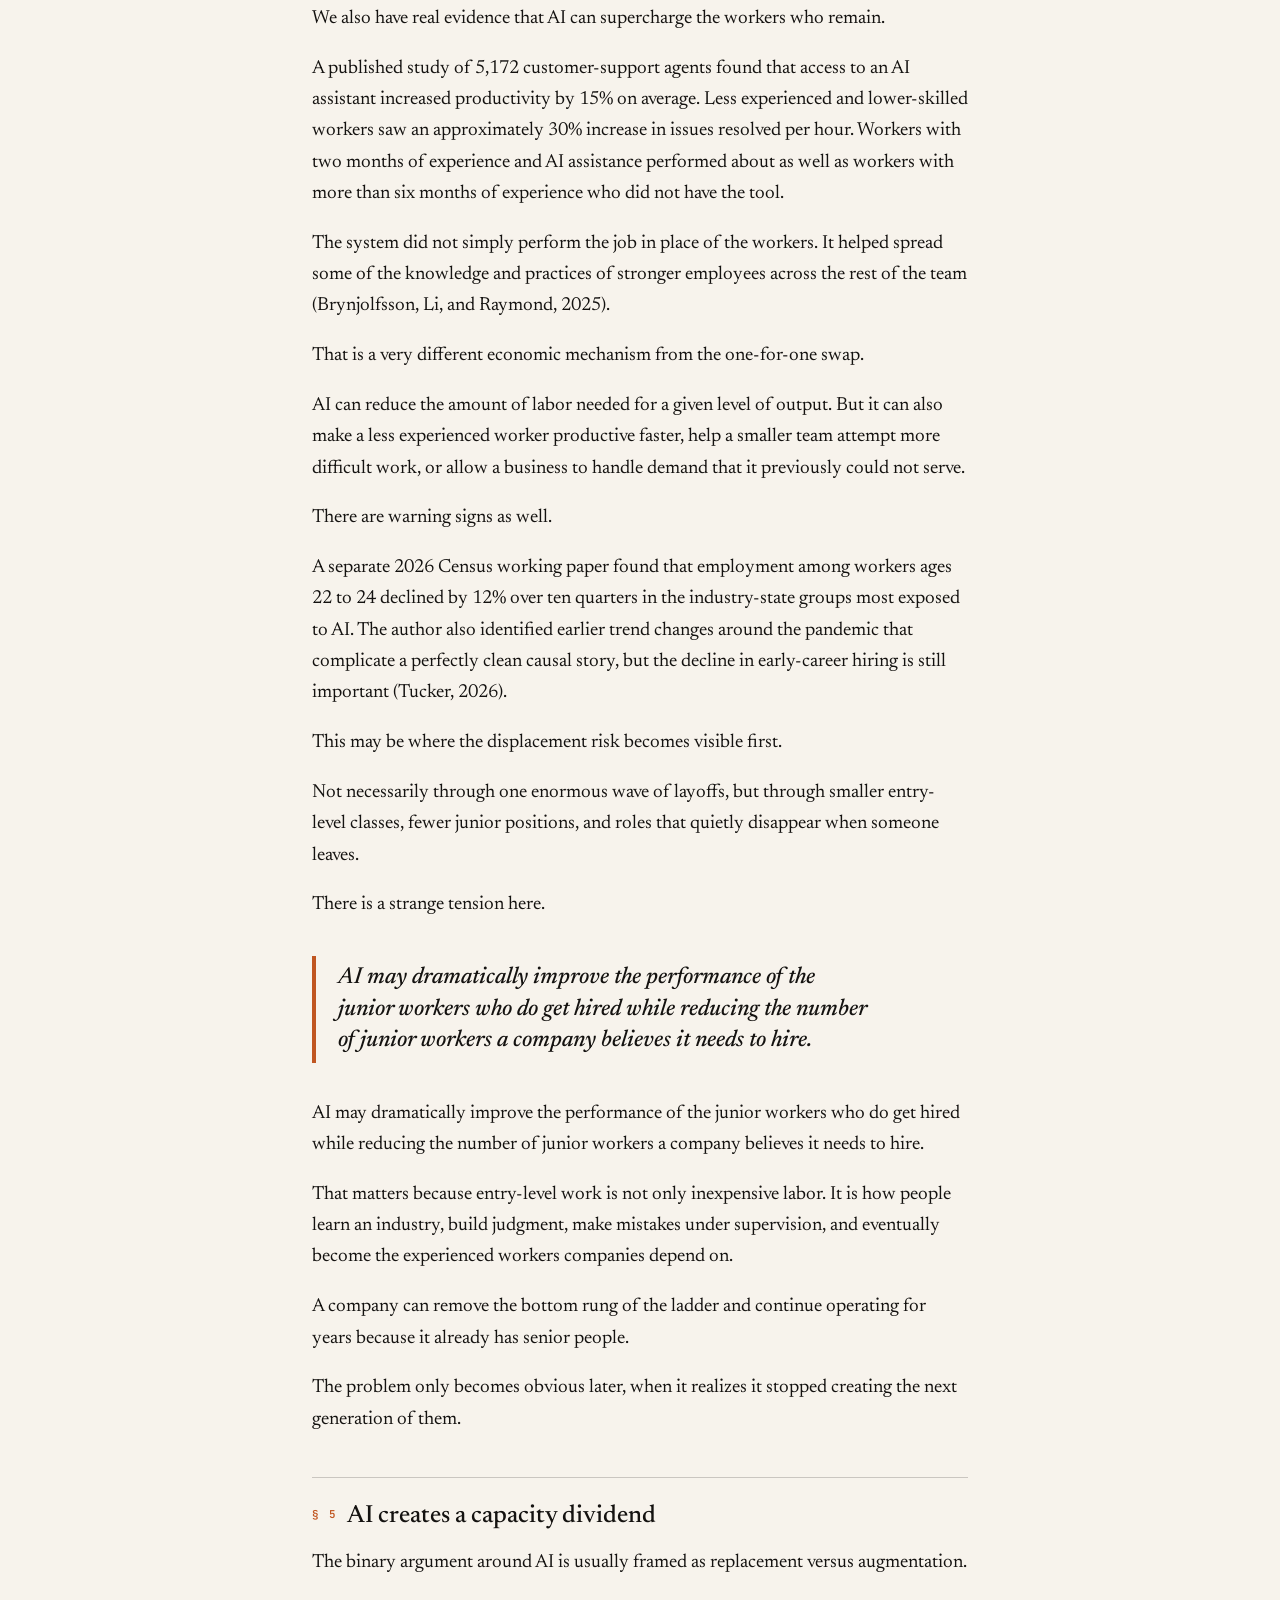
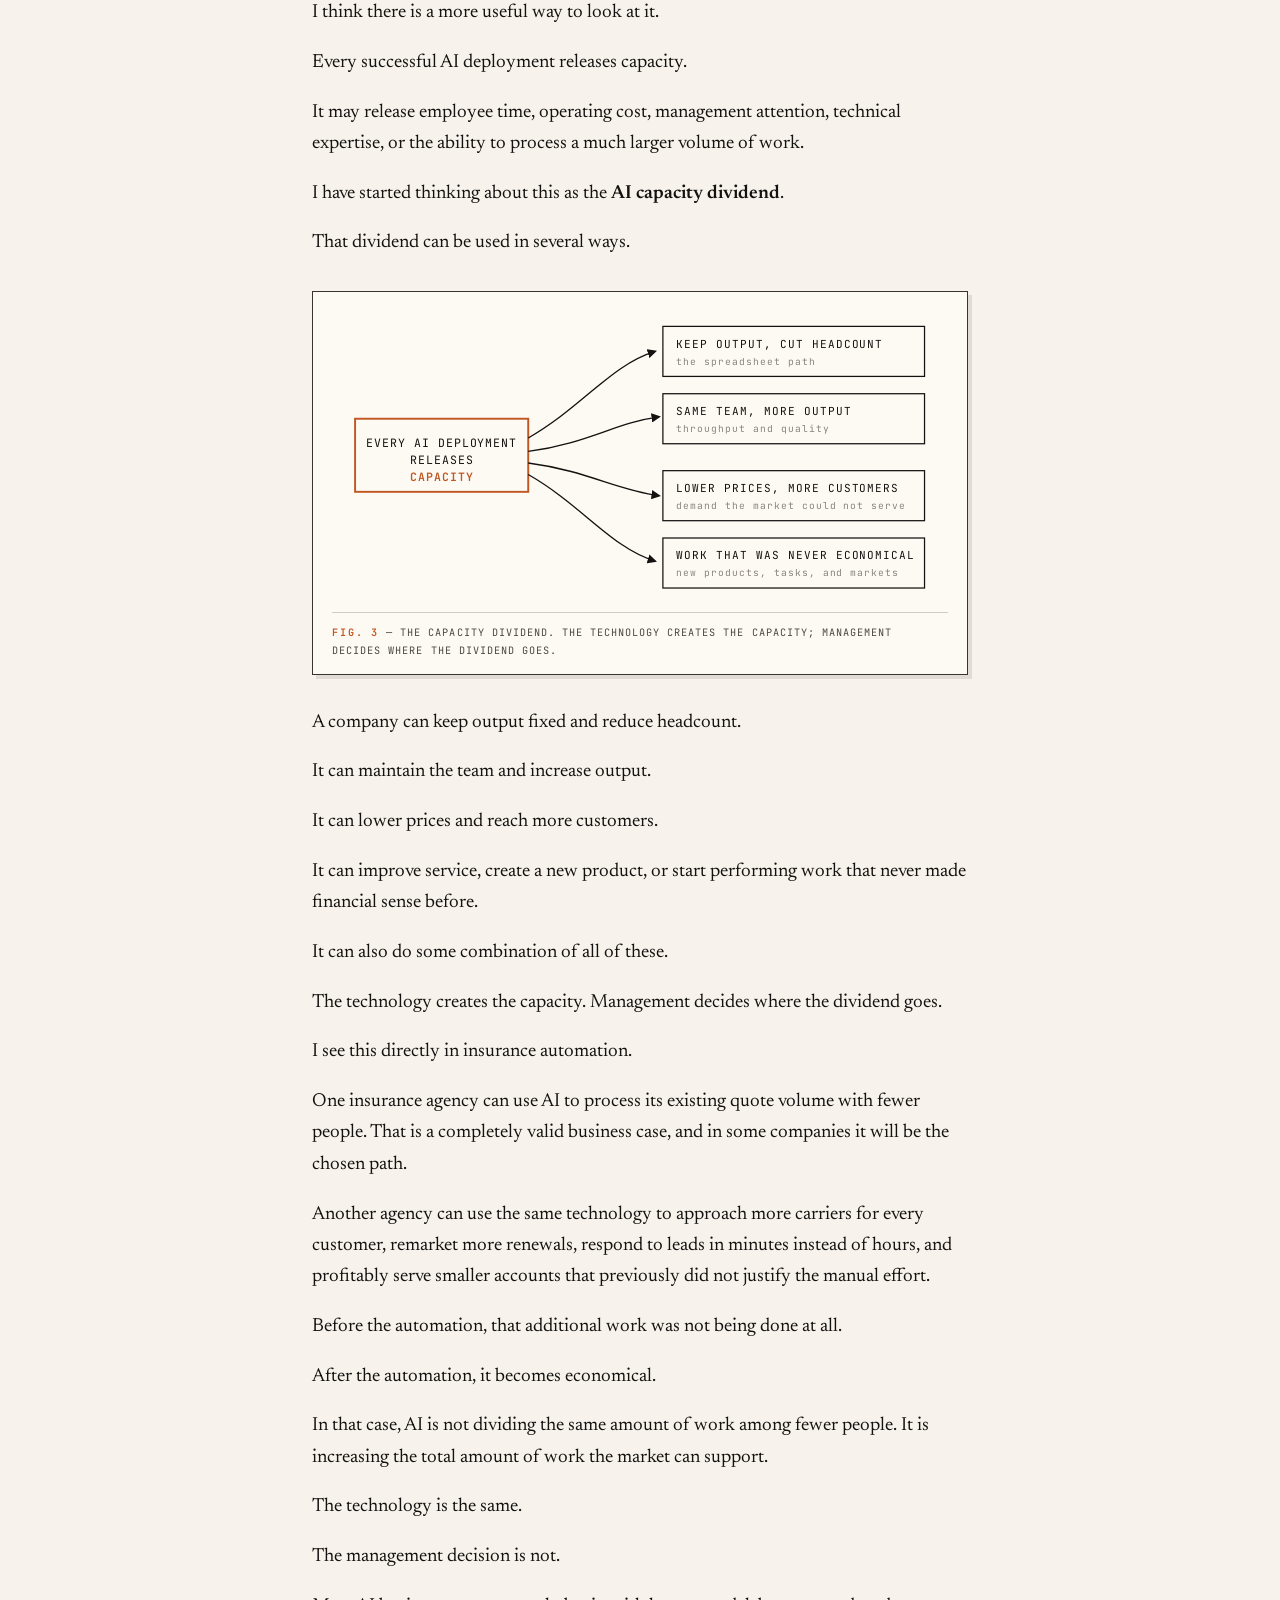
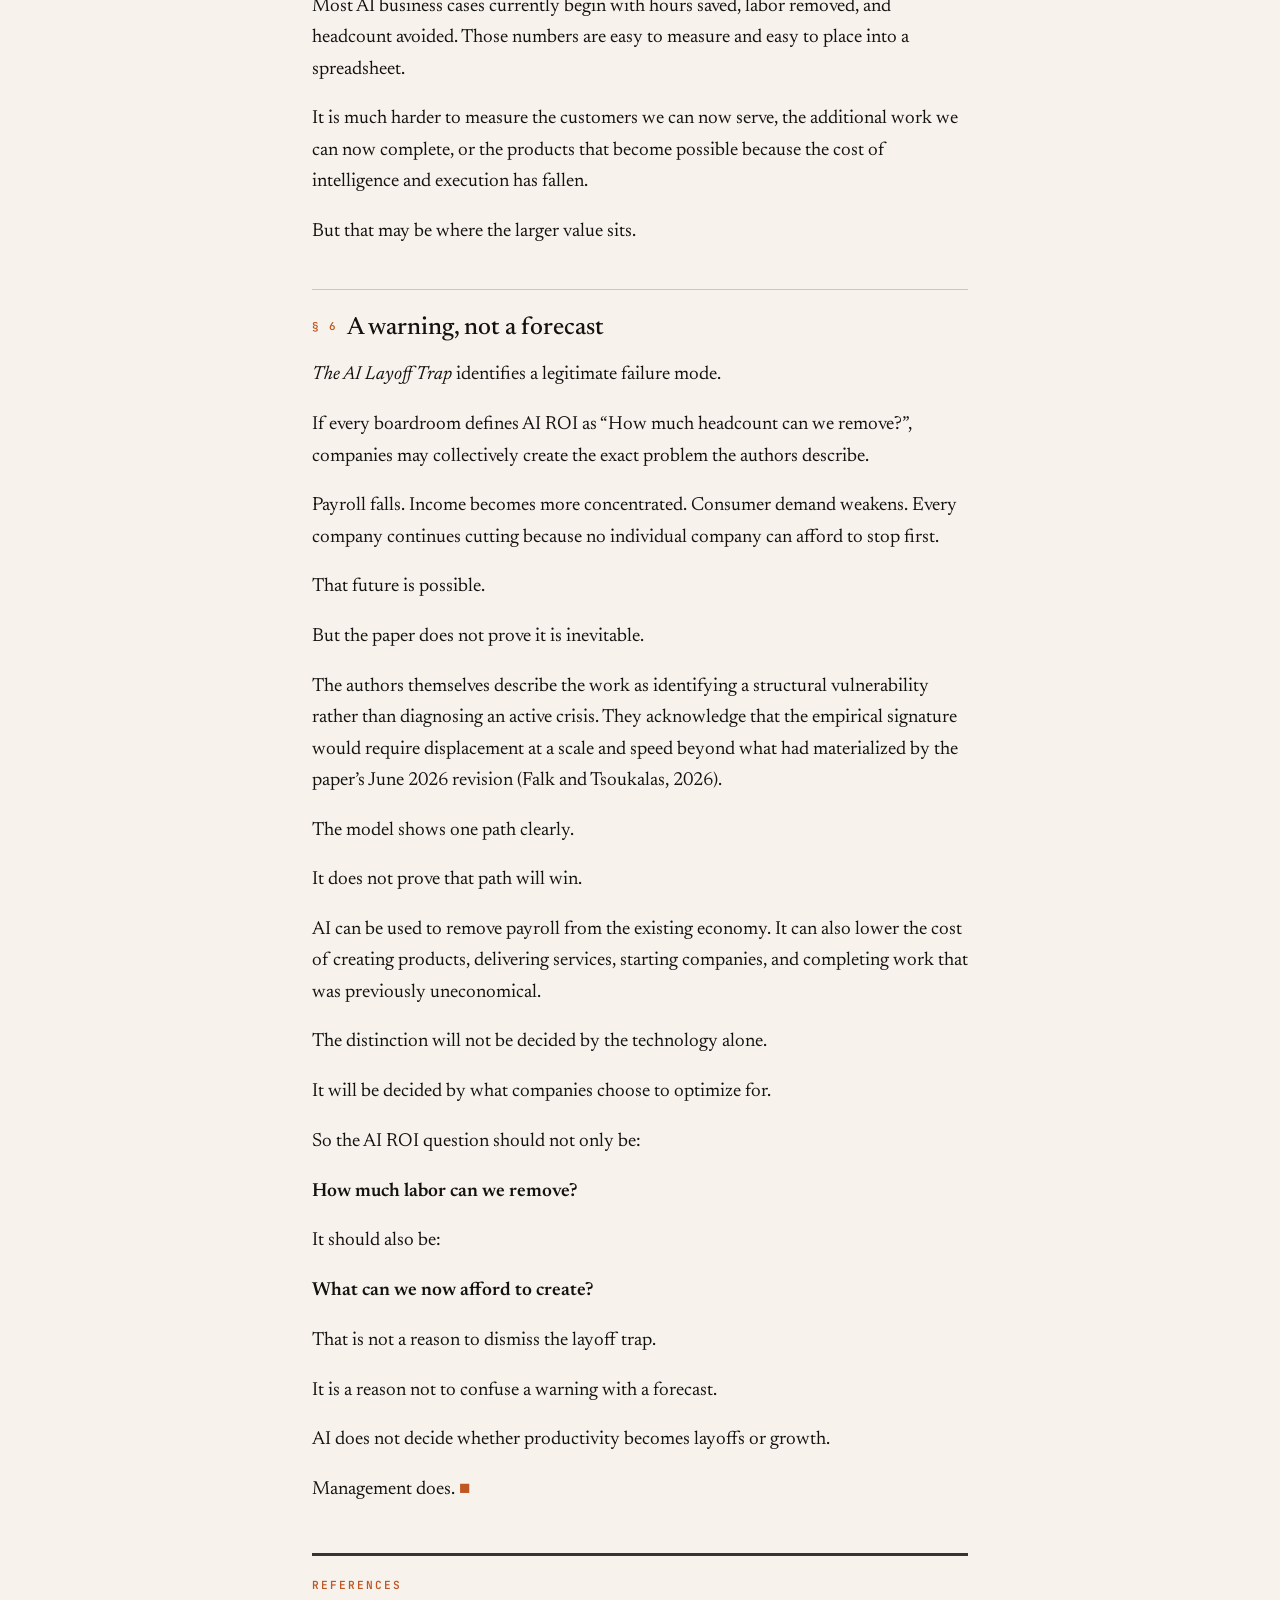
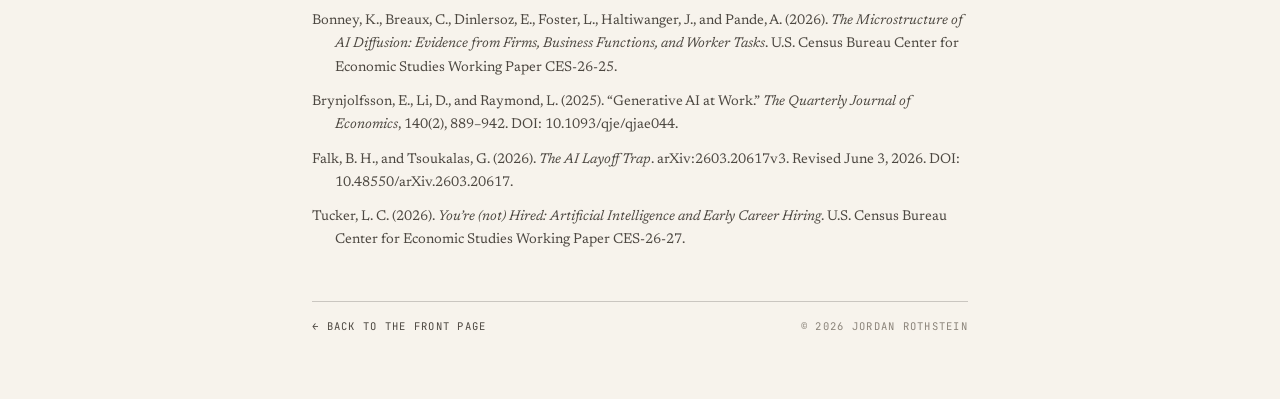
==== commit 7fcbc7e6: "Radio Edition: neural narration, figures, and richer dispatch design - The dispatch page gains three" ====
--- a/dispatches/ai-layoff-trap.html
+++ b/dispatches/ai-layoff-trap.html
@@ -13,12 +13,14 @@
     /* A clipping from THE EVENING POST — paper stays paper, whatever the sky is doing. */
     :root {
       --paper: #f7f3ec;
+      --paper-raise: #fdfaf4;
       --ink: #141210;
       --ink-soft: #4c4740;
       --ink-faint: #8b847a;
       --line: rgba(20, 18, 16, 0.2);
       --line-strong: rgba(20, 18, 16, 0.85);
       --accent: #c05621;
+      --accent-soft: rgba(192, 86, 33, 0.09);
       --serif: "Newsreader", Georgia, serif;
       --mono: "JetBrains Mono", ui-monospace, SFMono-Regular, Menlo, monospace;
     }
@@ -81,25 +83,103 @@
       padding: .7rem 0;
       border-top: 3px solid var(--line-strong);
       border-bottom: 1px solid var(--line-strong);
-      margin-bottom: 2.2rem;
-    }
-
+      margin-bottom: 1.2rem;
+    }
+
+    /* ---- the radio edition (read-aloud player) ---- */
+    .radio {
+      border: 2px solid var(--line-strong);
+      background: var(--paper-raise);
+      box-shadow: 4px 4px 0 rgba(20, 18, 16, 0.12);
+      padding: .85rem 1rem;
+      margin-bottom: 2.4rem;
+      font-family: var(--mono);
+    }
+    .radio-row { display: flex; align-items: center; gap: .8rem; flex-wrap: wrap; }
+    .radio-btn {
+      font-family: var(--mono); font-size: .85rem; line-height: 1;
+      width: 40px; height: 40px; flex: none;
+      display: grid; place-items: center;
+      border: 1px solid var(--line-strong); background: var(--paper-raise);
+      color: var(--ink); cursor: pointer;
+      box-shadow: 3px 3px 0 rgba(20, 18, 16, 0.1);
+      transition: all .2s ease;
+    }
+    .radio-btn:hover { background: var(--accent); border-color: var(--accent); color: #fff; }
+    .radio-btn.small { width: 32px; height: 32px; font-size: .7rem; }
+    .radio-meta { flex: 1; min-width: 150px; }
+    .radio-label {
+      font-size: .64rem; letter-spacing: .18em; text-transform: uppercase;
+      color: var(--accent); font-weight: 600;
+    }
+    .radio-sub { font-size: .64rem; letter-spacing: .06em; color: var(--ink-faint); margin-top: .2rem; }
+    .radio-count { font-size: .62rem; letter-spacing: .08em; color: var(--ink-faint); white-space: nowrap; }
+    .radio-track { height: 4px; background: var(--line); margin-top: .75rem; }
+    .radio-fill { height: 100%; width: 0%; background: var(--accent); transition: width .3s ease; }
+
+    /* ---- essay body ---- */
     .essay p { margin-bottom: 1.15rem; }
-    .essay p:first-of-type::first-letter {
+    .essay > p:first-of-type::first-letter {
       font-size: 3.4em; float: left; line-height: .82;
       padding: .06em .12em 0 0; font-weight: 500;
     }
     .essay h2 {
       font-size: 1.55rem; font-weight: 500; line-height: 1.2;
       margin: 2.6rem 0 1rem;
-      padding-top: 1.4rem;
+      padding-top: 1.5rem;
       border-top: 1px solid var(--line);
     }
+    .essay h2::before {
+      content: "§ " counter(section) "  ";
+      counter-increment: section;
+      font-family: var(--mono);
+      font-size: .68rem; letter-spacing: .16em;
+      color: var(--accent); font-weight: 600;
+      vertical-align: .35em;
+    }
+    .essay { counter-reset: section; }
     .essay strong { font-weight: 600; }
     .essay em { font-style: italic; }
     .essay a { text-decoration-thickness: 1px; text-underline-offset: 3px; }
     .essay a:hover { color: var(--accent); }
 
+    .essay .reading {
+      background: var(--accent-soft);
+      box-shadow: inset 4px 0 0 var(--accent);
+      padding-left: .6rem;
+      transition: background .3s ease;
+    }
+
+    /* ---- figures ---- */
+    figure {
+      margin: 2rem 0;
+      border: 1px solid var(--line-strong);
+      background: var(--paper-raise);
+      box-shadow: 4px 4px 0 rgba(20, 18, 16, 0.1);
+      padding: 1.2rem 1.2rem .9rem;
+    }
+    figure svg { width: 100%; height: auto; display: block; }
+    figcaption {
+      margin-top: .8rem; padding-top: .7rem;
+      border-top: 1px solid var(--line);
+      font-family: var(--mono);
+      font-size: .64rem; letter-spacing: .1em; text-transform: uppercase;
+      color: var(--ink-soft); line-height: 1.7;
+    }
+    figcaption .fig-no { color: var(--accent); font-weight: 600; letter-spacing: .18em; }
+
+    /* ---- pull quotes ---- */
+    .pull {
+      margin: 2.2rem 0;
+      padding: .4rem 0 .4rem 1.4rem;
+      border-left: 4px solid var(--accent);
+      font-size: 1.45rem; font-style: italic; font-weight: 500;
+      line-height: 1.35; color: var(--ink);
+      text-wrap: balance;
+    }
+
+    .endmark { color: var(--accent); }
+
     .refs {
       margin-top: 3rem;
       border-top: 3px solid var(--line-strong);
@@ -128,6 +208,10 @@
     }
     .colophon a { color: var(--ink-soft); text-decoration: none; }
     .colophon a:hover { color: var(--accent); }
+
+    @media (prefers-reduced-motion: reduce) {
+      * { transition-duration: .01ms !important; scroll-behavior: auto !important; }
+    }
   </style>
 </head>
 <body>
@@ -143,9 +227,25 @@
     <h1>The AI Layoff Trap Is a Choice, Not a Forecast</h1>
     <p class="standfirst">The paper identifies a real risk. But its math does not prove that labor
       replacement will become the default use of AI.</p>
-    <p class="dateline">August 17, 2026 · by Jordan Rothstein</p>
-
-    <div class="essay">
+    <p class="dateline">August 17, 2026 · by Jordan Rothstein · ≈ 12 min read</p>
+
+    <div class="radio" id="radio">
+      <audio id="radio-audio" src="ai-layoff-trap.mp3" preload="metadata"></audio>
+      <div class="radio-row">
+        <button class="radio-btn" id="radio-play" aria-label="Play or pause the reading">▶</button>
+        <button class="radio-btn small" id="radio-back" aria-label="Back one paragraph">‹</button>
+        <button class="radio-btn small" id="radio-fwd" aria-label="Forward one paragraph">›</button>
+        <span class="radio-meta">
+          <span class="radio-label">☊ The Radio Edition</span>
+          <span class="radio-sub" id="radio-sub">narrated by a neural voice · 13:40</span>
+        </span>
+        <button class="radio-btn small" id="radio-rate" aria-label="Toggle reading speed">1×</button>
+        <span class="radio-count" id="radio-count"></span>
+      </div>
+      <div class="radio-track" id="radio-track"><div class="radio-fill" id="radio-fill"></div></div>
+    </div>
+
+    <div class="essay" id="essay">
       <p>I saw a paper called <em>The AI Layoff Trap</em> making the rounds on X and decided to spend
         some time going through it.</p>
       <p>I expected a fairly standard AI-doomer argument. That is not quite what it is.</p>
@@ -159,7 +259,9 @@
       <p>I agree that this can happen.</p>
       <p>What I do not agree with is treating that outcome as the natural destination of AI
         adoption.</p>
-      <p>Math can make an argument more precise. It cannot make a chosen assumption inevitable.</p>
+
+      <aside class="pull">Math can make an argument more precise. It cannot make a chosen assumption
+        inevitable.</aside>
 
       <h2>What the paper gets right</h2>
       <p>The central mechanism is pretty simple.</p>
@@ -171,6 +273,49 @@
         person&rsquo;s income.</p>
       <p>The company keeps all of the savings while absorbing only a small portion of the demand
         loss.</p>
+
+      <figure aria-label="Diagram of the externality loop">
+        <svg viewBox="0 0 640 320" role="img" font-family="'JetBrains Mono', monospace">
+          <defs>
+            <marker id="arr" viewBox="0 0 10 10" refX="8" refY="5" markerWidth="7" markerHeight="7" orient="auto-start-reverse">
+              <path d="M0,0 L10,5 L0,10 z" fill="#141210"/>
+            </marker>
+            <marker id="arrA" viewBox="0 0 10 10" refX="8" refY="5" markerWidth="8" markerHeight="8" orient="auto-start-reverse">
+              <path d="M0,0 L10,5 L0,10 z" fill="#c05621"/>
+            </marker>
+          </defs>
+          <!-- four stations of the loop -->
+          <g stroke="#141210" stroke-width="1.4" fill="#fdfaf4">
+            <rect x="30"  y="30"  width="200" height="64"/>
+            <rect x="410" y="30"  width="200" height="64"/>
+            <rect x="410" y="226" width="200" height="64"/>
+            <rect x="30"  y="226" width="200" height="64"/>
+          </g>
+          <g fill="#141210" font-size="12.5" letter-spacing="1" text-anchor="middle">
+            <text x="130" y="57">ONE FIRM</text><text x="130" y="76">AUTOMATES A JOB</text>
+            <text x="510" y="57">IT KEEPS 100% OF</text><text x="510" y="76">THE PAYROLL SAVINGS</text>
+            <text x="510" y="253">THE WORKER</text><text x="510" y="272">SPENDS LESS</text>
+            <text x="130" y="253">DEMAND FALLS — SPREAD</text><text x="130" y="272">ACROSS EVERY FIRM</text>
+          </g>
+          <!-- clockwise flow -->
+          <g stroke="#141210" stroke-width="1.4" fill="none" marker-end="url(#arr)">
+            <line x1="230" y1="62" x2="402" y2="62"/>
+            <line x1="510" y1="94" x2="510" y2="218"/>
+            <line x1="410" y1="258" x2="238" y2="258"/>
+          </g>
+          <!-- the closing incentive, in accent -->
+          <path d="M 130 226 L 130 102" stroke="#c05621" stroke-width="1.6" stroke-dasharray="5 4" fill="none" marker-end="url(#arrA)"/>
+          <g fill="#c05621" font-size="11" letter-spacing="1.4" text-anchor="middle">
+            <text x="320" y="150">EVERY FIRM FACES</text>
+            <text x="320" y="168">THE SAME INCENTIVE,</text>
+            <text x="320" y="186">SO EVERY FIRM KEEPS CUTTING</text>
+          </g>
+        </svg>
+        <figcaption><span class="fig-no">FIG. 1</span> — The externality. Each firm captures all of
+          its savings but only a sliver of the demand loss it creates, so cutting stays individually
+          rational even when it is collectively corrosive.</figcaption>
+      </figure>
+
       <p>That creates an externality. Every company has an incentive to keep automating because
         slowing down alone would leave it with a higher cost structure than its competitors. Even if
         executives understand the collective risk, awareness is not necessarily enough to change the
@@ -230,6 +375,46 @@
       <p>When displaced workers move into jobs that pay more than the positions they lost, the model
         actually reverses. Instead of over-automation, it produces under-automation (Falk and
         Tsoukalas, 2026).</p>
+
+      <figure aria-label="Diagram of the reabsorption spectrum">
+        <svg viewBox="0 0 640 210" role="img" font-family="'JetBrains Mono', monospace">
+          <defs>
+            <marker id="arr2" viewBox="0 0 10 10" refX="8" refY="5" markerWidth="7" markerHeight="7" orient="auto-start-reverse">
+              <path d="M0,0 L10,5 L0,10 z" fill="#141210"/>
+            </marker>
+          </defs>
+          <text x="320" y="28" fill="#141210" font-size="13" letter-spacing="2" text-anchor="middle" font-weight="600">HOW MUCH DISPLACED INCOME COMES BACK?</text>
+          <!-- axis -->
+          <line x1="60" y1="120" x2="596" y2="120" stroke="#141210" stroke-width="1.6" marker-end="url(#arr2)"/>
+          <g stroke="#141210" stroke-width="1.4">
+            <line x1="60"  y1="112" x2="60"  y2="128"/>
+            <line x1="320" y1="112" x2="320" y2="128"/>
+            <line x1="520" y1="112" x2="520" y2="128"/>
+          </g>
+          <g fill="#4c4740" font-size="11" letter-spacing="1" text-anchor="middle">
+            <text x="60"  y="146">NONE</text>
+            <text x="320" y="146">FULLY REPLACED</text>
+            <text x="520" y="146">BETTER-PAID WORK</text>
+          </g>
+          <!-- outcome bands -->
+          <g font-size="12" letter-spacing="1.2" text-anchor="middle">
+            <text x="180" y="86" fill="#c05621" font-weight="600">OVER-AUTOMATION</text>
+            <text x="180" y="103" fill="#c05621" font-size="10.5">— the trap —</text>
+            <text x="320" y="180" fill="#4c4740">GAP DISAPPEARS</text>
+            <text x="530" y="86" fill="#141210" font-weight="600">UNDER-AUTOMATION</text>
+            <text x="530" y="103" fill="#4c4740" font-size="10.5">— the model reverses —</text>
+          </g>
+          <!-- baseline marker -->
+          <g>
+            <line x1="92" y1="120" x2="92" y2="62" stroke="#c05621" stroke-width="1.4" stroke-dasharray="4 3"/>
+            <text x="112" y="50" fill="#c05621" font-size="10.5" letter-spacing="1.2" text-anchor="middle">THE PAPER&#8217;S BASELINE</text>
+          </g>
+        </svg>
+        <figcaption><span class="fig-no">FIG. 2</span> — One variable decides the result. The trap
+          exists at the left of this axis, vanishes in the middle, and reverses on the right. Where
+          an economy lands is reabsorption velocity, not AI capability.</figcaption>
+      </figure>
+
       <p>That changes the argument quite a bit.</p>
       <p>The deciding variable is not AI capability by itself. It is how quickly lost income is
         recreated somewhere else in the economy.</p>
@@ -285,6 +470,11 @@
       <p>Not necessarily through one enormous wave of layoffs, but through smaller entry-level
         classes, fewer junior positions, and roles that quietly disappear when someone leaves.</p>
       <p>There is a strange tension here.</p>
+
+      <aside class="pull">AI may dramatically improve the performance of the junior workers who do
+        get hired while reducing the number of junior workers a company believes it needs to
+        hire.</aside>
+
       <p>AI may dramatically improve the performance of the junior workers who do get hired while
         reducing the number of junior workers a company believes it needs to hire.</p>
       <p>That matters because entry-level work is not only inexpensive labor. It is how people learn
@@ -303,6 +493,49 @@
         the ability to process a much larger volume of work.</p>
       <p>I have started thinking about this as the <strong>AI capacity dividend</strong>.</p>
       <p>That dividend can be used in several ways.</p>
+
+      <figure aria-label="Diagram of the capacity dividend">
+        <svg viewBox="0 0 640 300" role="img" font-family="'JetBrains Mono', monospace">
+          <defs>
+            <marker id="arr3" viewBox="0 0 10 10" refX="8" refY="5" markerWidth="7" markerHeight="7" orient="auto-start-reverse">
+              <path d="M0,0 L10,5 L0,10 z" fill="#141210"/>
+            </marker>
+          </defs>
+          <!-- source -->
+          <rect x="24" y="112" width="180" height="76" fill="#fdfaf4" stroke="#c05621" stroke-width="2"/>
+          <g fill="#141210" font-size="12" letter-spacing="1" text-anchor="middle">
+            <text x="114" y="141">EVERY AI DEPLOYMENT</text>
+            <text x="114" y="159">RELEASES</text>
+            <text x="114" y="177" fill="#c05621" font-weight="600">CAPACITY</text>
+          </g>
+          <!-- fan of choices -->
+          <g stroke="#141210" stroke-width="1.4" fill="none" marker-end="url(#arr3)">
+            <path d="M 204 132 C 260 100, 290 56, 336 42"/>
+            <path d="M 204 146 C 265 138, 295 116, 340 110"/>
+            <path d="M 204 158 C 265 166, 295 186, 340 192"/>
+            <path d="M 204 170 C 260 202, 290 246, 336 260"/>
+          </g>
+          <g stroke="#141210" stroke-width="1.3" fill="#fdfaf4">
+            <rect x="344" y="16"  width="272" height="52"/>
+            <rect x="344" y="86"  width="272" height="52"/>
+            <rect x="344" y="166" width="272" height="52"/>
+            <rect x="344" y="236" width="272" height="52"/>
+          </g>
+          <g fill="#141210" font-size="11.5" letter-spacing="1">
+            <text x="358" y="38">KEEP OUTPUT, CUT HEADCOUNT</text>
+            <text x="358" y="56" fill="#8b847a" font-size="10">the spreadsheet path</text>
+            <text x="358" y="108">SAME TEAM, MORE OUTPUT</text>
+            <text x="358" y="126" fill="#8b847a" font-size="10">throughput and quality</text>
+            <text x="358" y="188">LOWER PRICES, MORE CUSTOMERS</text>
+            <text x="358" y="206" fill="#8b847a" font-size="10">demand the market could not serve</text>
+            <text x="358" y="258">WORK THAT WAS NEVER ECONOMICAL</text>
+            <text x="358" y="276" fill="#8b847a" font-size="10">new products, tasks, and markets</text>
+          </g>
+        </svg>
+        <figcaption><span class="fig-no">FIG. 3</span> — The capacity dividend. The technology
+          creates the capacity; management decides where the dividend goes.</figcaption>
+      </figure>
+
       <p>A company can keep output fixed and reduce headcount.</p>
       <p>It can maintain the team and increase output.</p>
       <p>It can lower prices and reach more customers.</p>
@@ -356,7 +589,7 @@
       <p>That is not a reason to dismiss the layoff trap.</p>
       <p>It is a reason not to confuse a warning with a forecast.</p>
       <p>AI does not decide whether productivity becomes layoffs or growth.</p>
-      <p>Management does.</p>
+      <p>Management does. <span class="endmark">■</span></p>
     </div>
 
     <div class="refs">
@@ -379,5 +612,88 @@
       <span>© 2026 jordan rothstein</span>
     </p>
   </div>
+
+  <script>
+    /* ---- THE RADIO EDITION — a neural narration of the dispatch,
+       with the current paragraph highlighted as it reads ---- */
+    (function () {
+      // start time (seconds) of each essay item in the narration
+      const TIMINGS = [13.7,19.85,24.62,37.97,40.3,56.5,58.27,63.46,65.23,67.44,76.58,93.19,98.47,114.82,121.39,134.86,152.04,153.82,156.17,158.54,167.47,183.6,203.4,205.46,217.49,222.0,236.93,240.34,255.65,258.72,277.8,293.62,295.42,303.41,306.55,311.09,319.99,325.06,329.62,342.41,344.52,352.49,355.2,356.98,360.24,364.18,367.94,376.68,379.22,394.92,404.26,406.82,408.94,413.62,417.89,428.3,432.74,459.12,467.71,472.39,476.83,502.2,514.9,518.66,532.68,534.46,558.29,561.96,572.09,573.89,582.7,595.61,602.04,608.14,610.37,615.67,618.14,621.55,630.94,634.66,637.25,640.42,643.01,645.65,651.82,654.5,659.33,661.87,672.07,686.33,690.22,693.19,701.3,703.27,705.14,714.98,725.83,728.47,730.44,734.35,743.88,753.96,755.74,758.28,777.58,779.74,781.73,793.32,796.73,800.21,803.16,804.98,806.76,808.63,811.39,814.73,818.78];
+
+      const audio = document.getElementById("radio-audio");
+      const playBtn = document.getElementById("radio-play");
+      const backBtn = document.getElementById("radio-back");
+      const fwdBtn = document.getElementById("radio-fwd");
+      const rateBtn = document.getElementById("radio-rate");
+      const track = document.getElementById("radio-track");
+      const fill = document.getElementById("radio-fill");
+      const count = document.getElementById("radio-count");
+      const sub = document.getElementById("radio-sub");
+      const items = Array.from(document.querySelectorAll("#essay > p, #essay > h2"));
+      let lastIdx = -1;
+
+      function idxAt(t) {
+        let i = -1;
+        while (i + 1 < TIMINGS.length && TIMINGS[i + 1] <= t) i++;
+        return i;
+      }
+
+      function fmt(s) {
+        s = Math.max(0, Math.round(s));
+        return `${Math.floor(s / 60)}:${String(s % 60).padStart(2, "0")}`;
+      }
+
+      function paint() {
+        const t = audio.currentTime;
+        const idx = idxAt(t);
+        if (idx !== lastIdx) {
+          items.forEach((el, i) => el.classList.toggle("reading", !audio.paused && i === idx));
+          if (!audio.paused && idx >= 0) items[idx].scrollIntoView({ block: "center", behavior: "smooth" });
+          lastIdx = idx;
+        } else if (audio.paused && lastIdx >= 0) {
+          items.forEach((el) => el.classList.remove("reading"));
+          lastIdx = -1;
+        }
+        const dur = audio.duration || 820.56;
+        fill.style.width = `${(t / dur) * 100}%`;
+        count.textContent = idx >= 0 ? `¶ ${idx + 1}/${items.length}` : "prologue";
+        playBtn.textContent = audio.paused ? "▶" : "❚❚";
+        sub.textContent = `narrated by a neural voice · ${fmt(t)} / ${fmt(dur)}`;
+      }
+
+      playBtn.addEventListener("click", () => { audio.paused ? audio.play() : audio.pause(); });
+      backBtn.addEventListener("click", () => {
+        const i = idxAt(audio.currentTime);
+        // within a paragraph, restart it; at its head, go to the previous one
+        const target = i < 0 ? 0 : (audio.currentTime - TIMINGS[i] > 2 ? i : Math.max(0, i - 1));
+        audio.currentTime = TIMINGS[target];
+        paint();
+      });
+      fwdBtn.addEventListener("click", () => {
+        const i = idxAt(audio.currentTime);
+        if (i + 1 < TIMINGS.length) audio.currentTime = TIMINGS[i + 1];
+        paint();
+      });
+      rateBtn.addEventListener("click", () => {
+        audio.playbackRate = audio.playbackRate === 1 ? 1.2 : 1;
+        rateBtn.textContent = audio.playbackRate === 1 ? "1×" : "1.2×";
+      });
+      track.addEventListener("click", (e) => {
+        const r = track.getBoundingClientRect();
+        audio.currentTime = ((e.clientX - r.left) / r.width) * (audio.duration || 820.56);
+        paint();
+      });
+      audio.addEventListener("timeupdate", paint);
+      audio.addEventListener("play", paint);
+      audio.addEventListener("pause", paint);
+      audio.addEventListener("ended", () => { audio.currentTime = 0; paint(); });
+      audio.addEventListener("error", () => {
+        sub.textContent = "the narration could not be loaded";
+        [playBtn, backBtn, fwdBtn, rateBtn].forEach((b) => (b.disabled = true));
+      });
+
+      paint();
+    })();
+  </script>
 </body>
 </html>
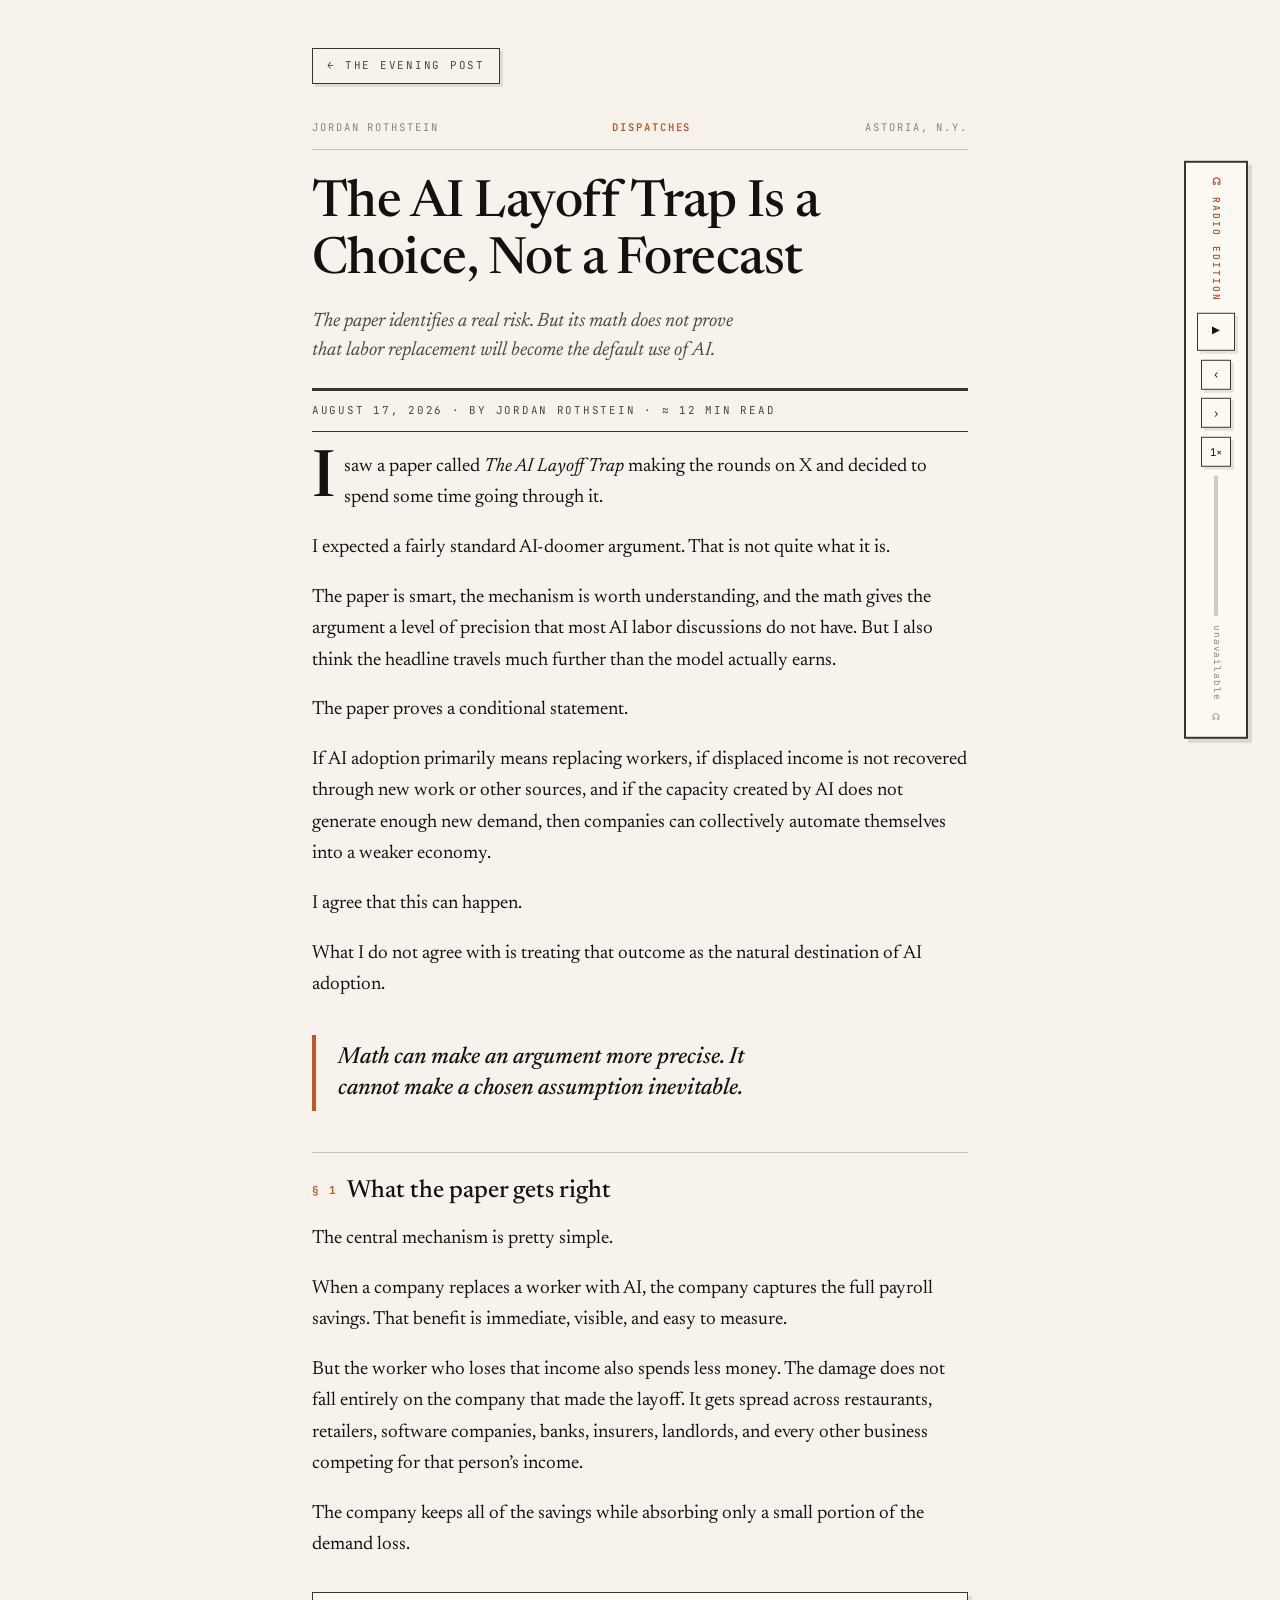
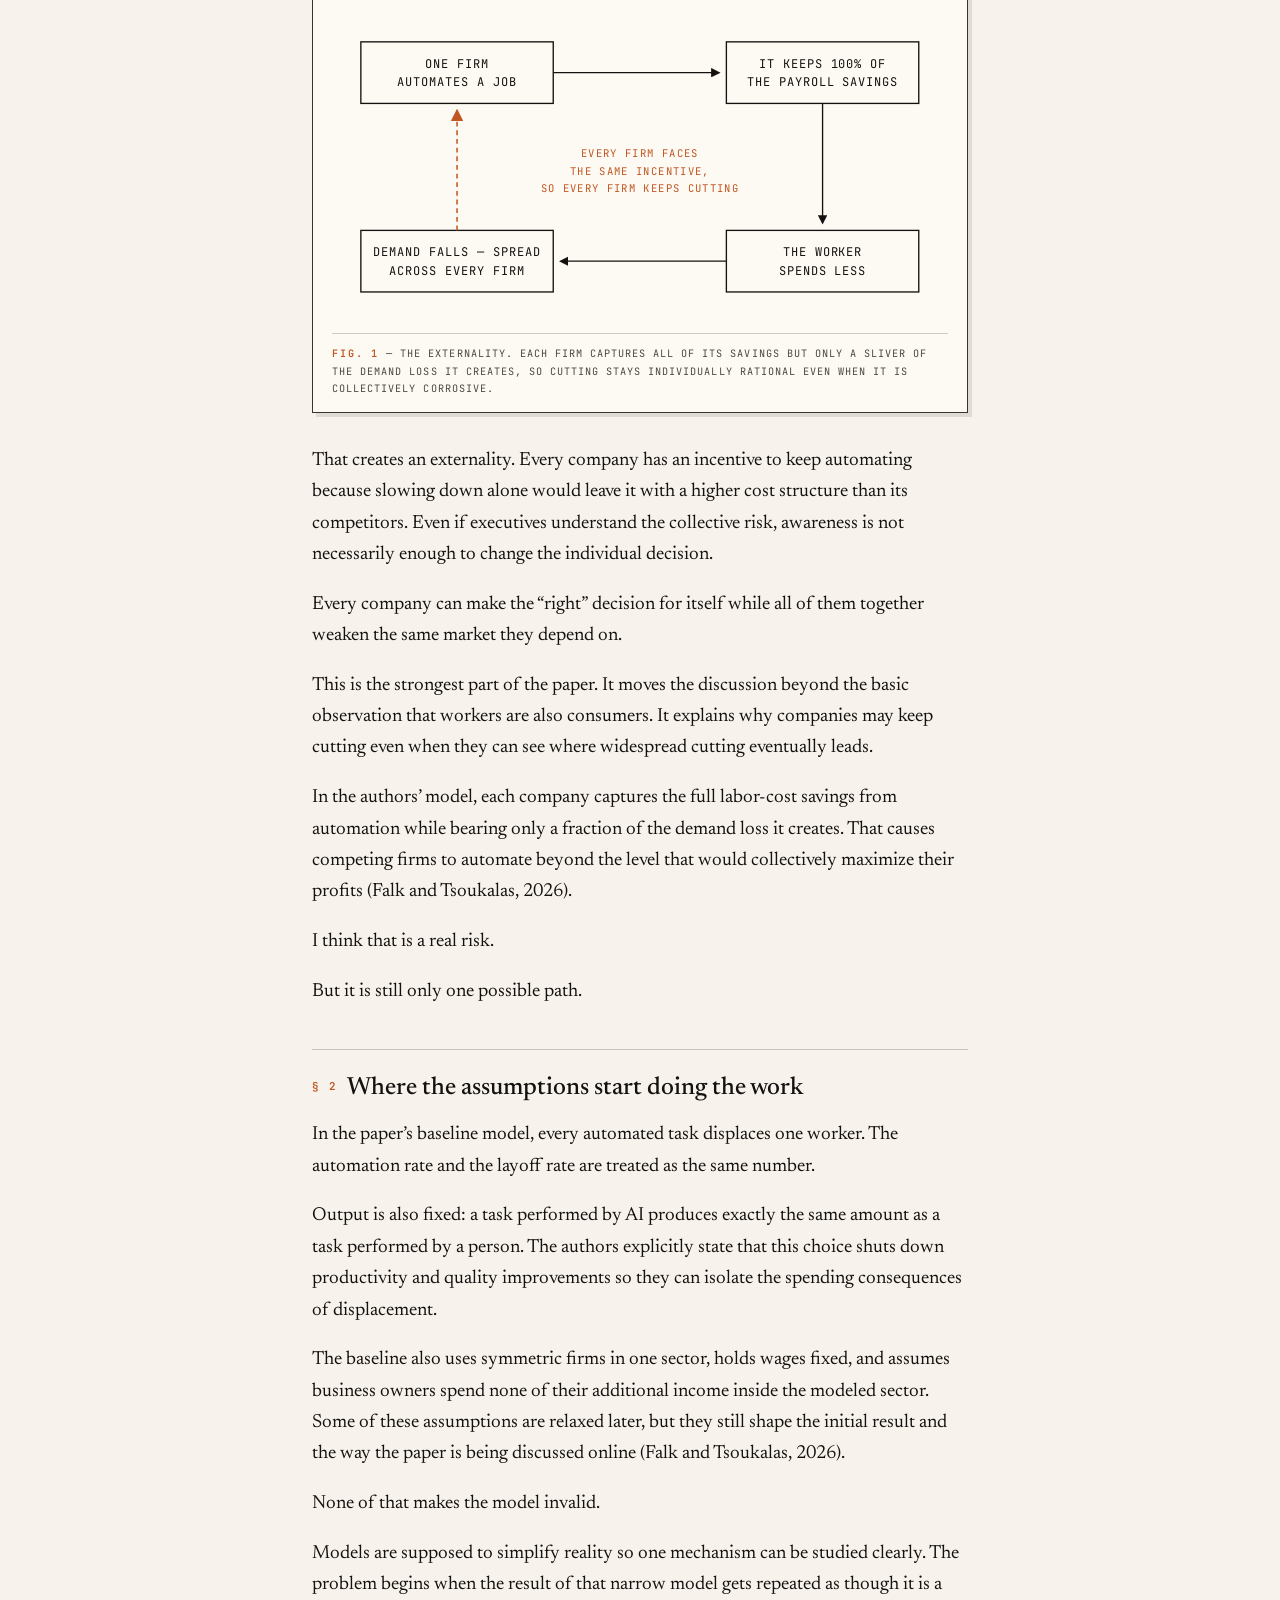
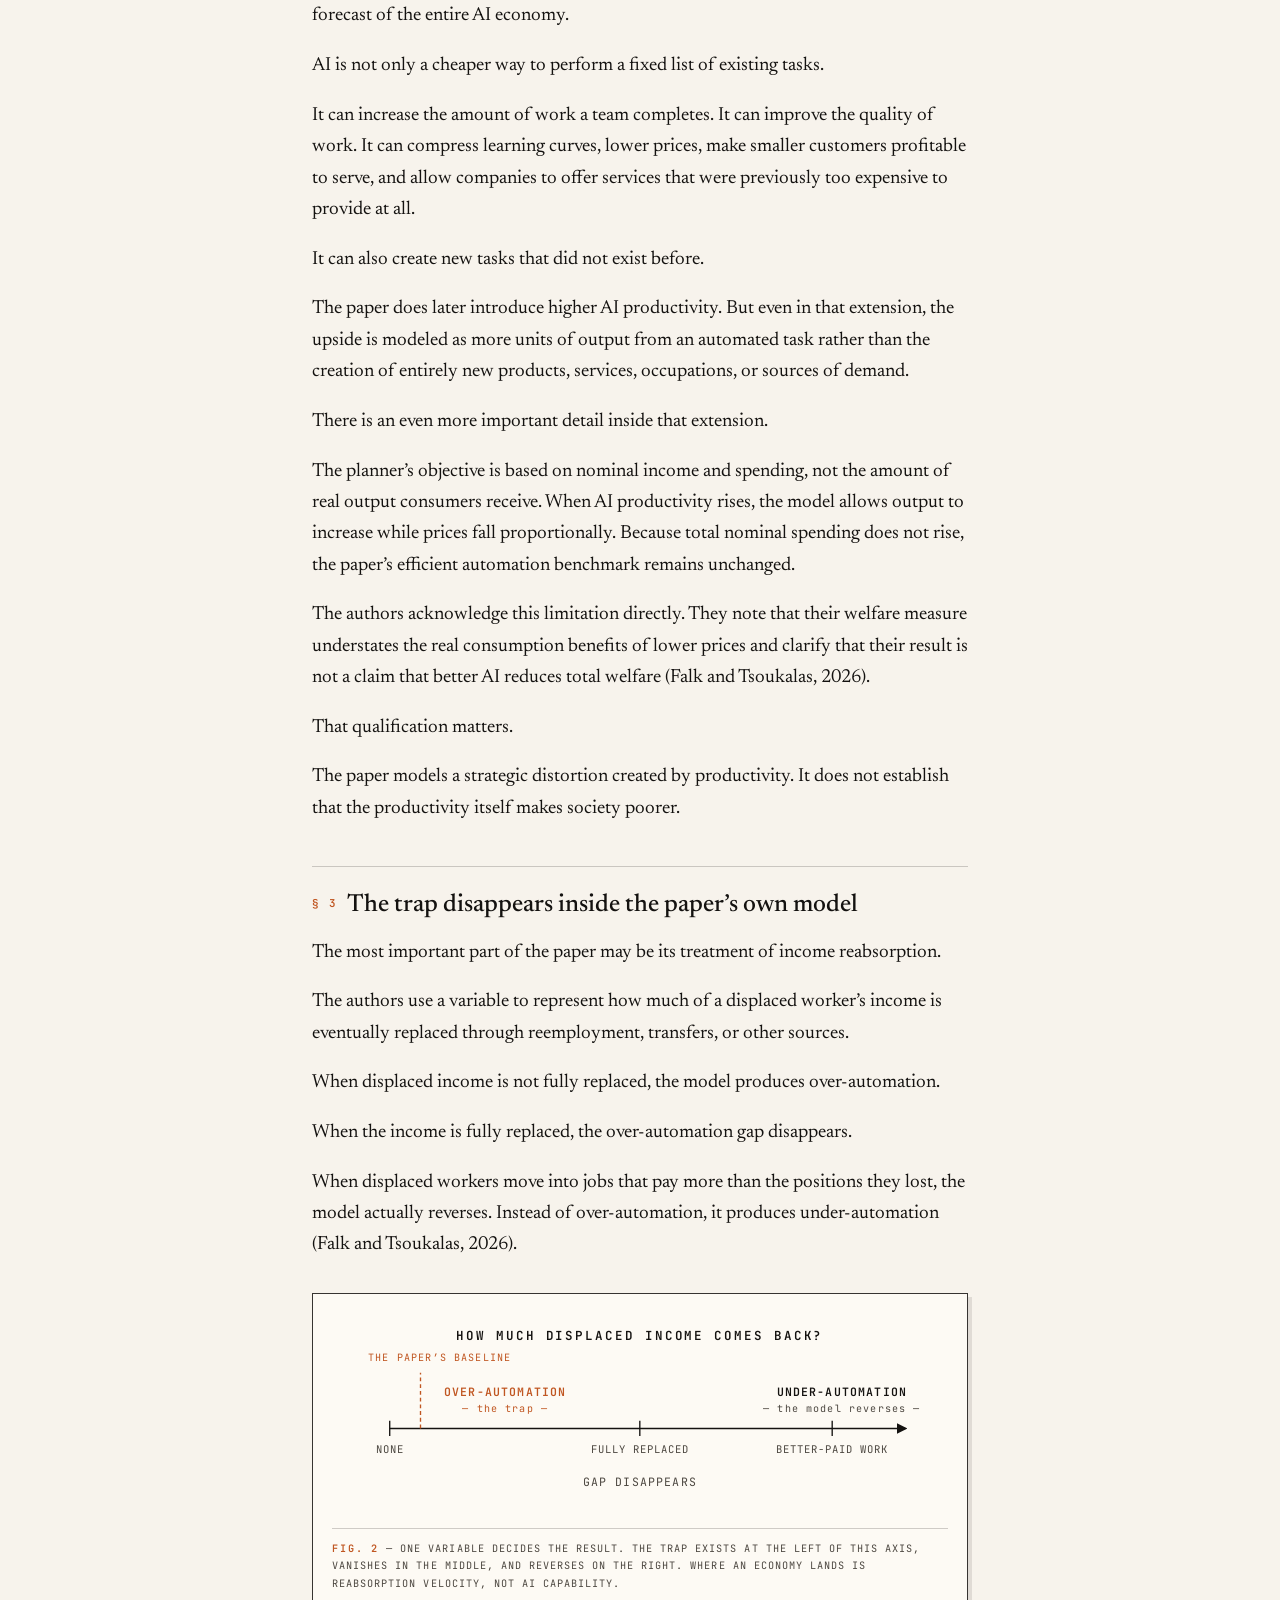
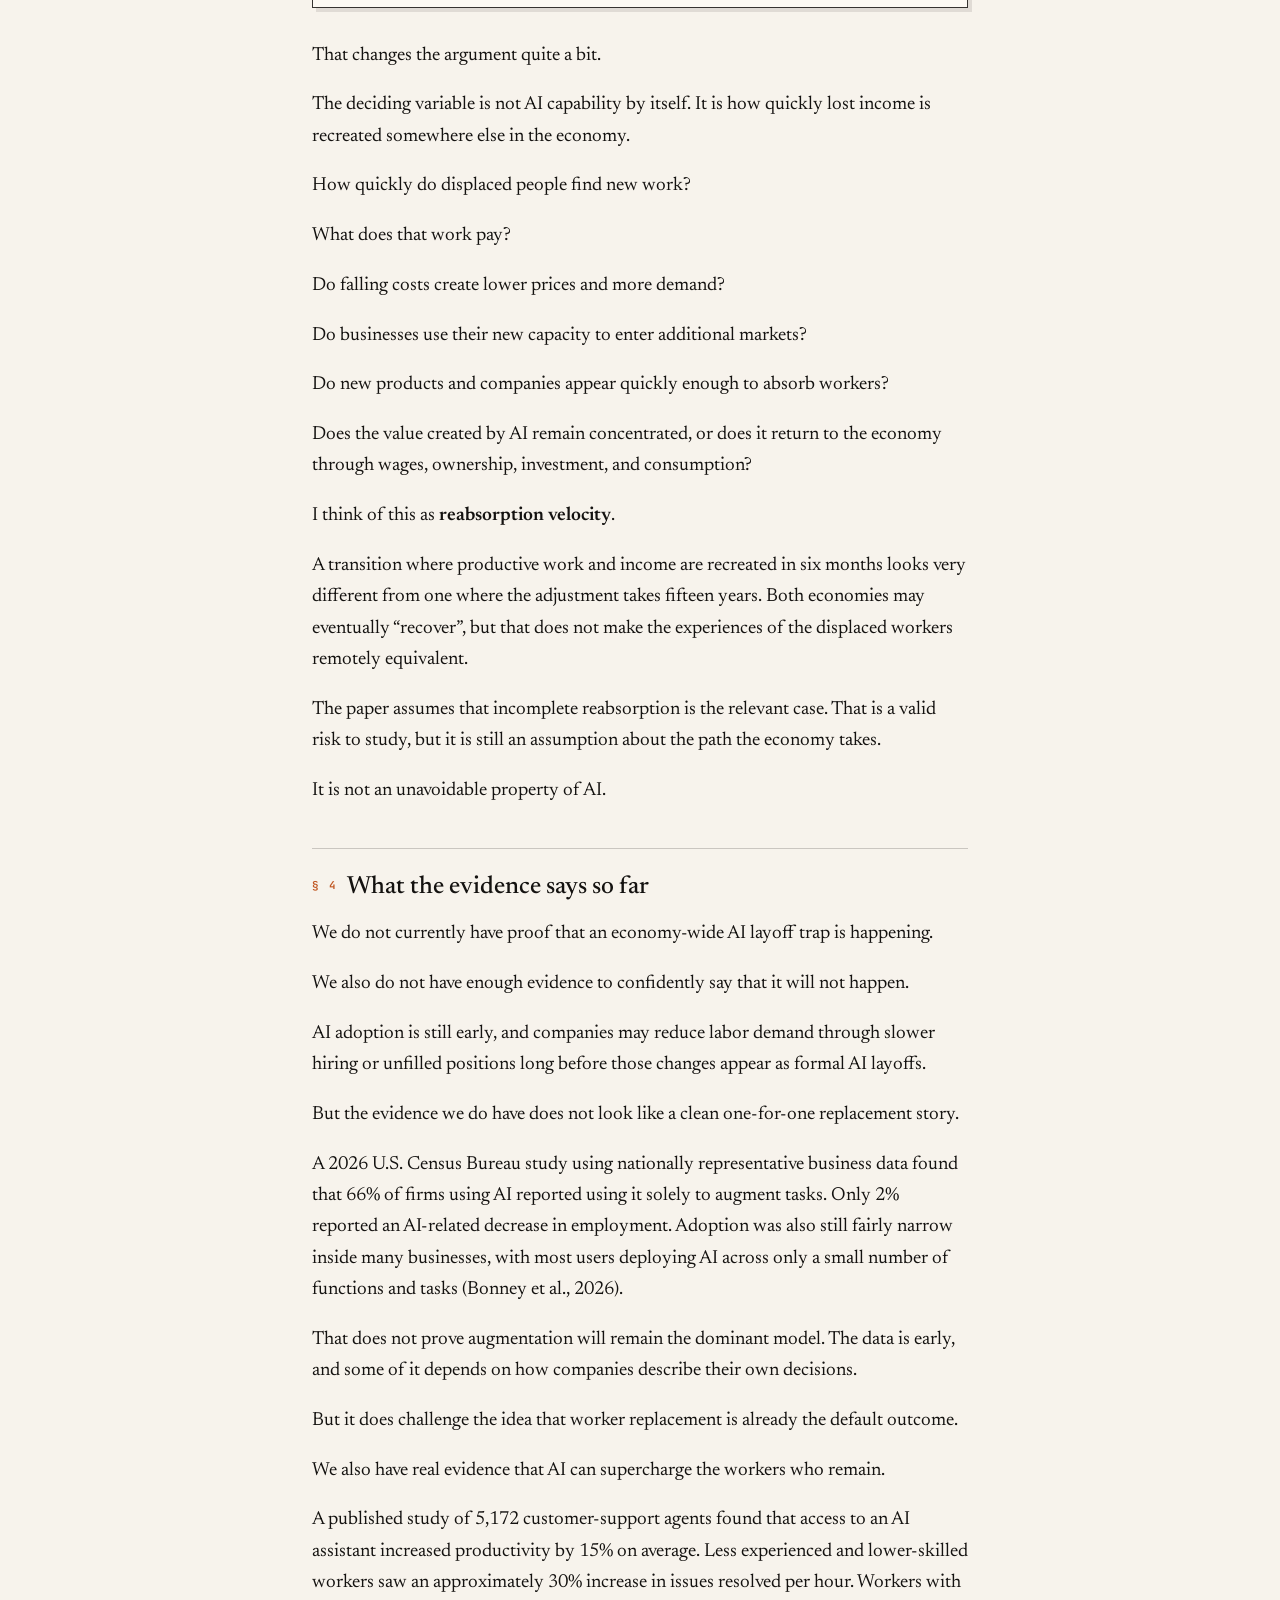
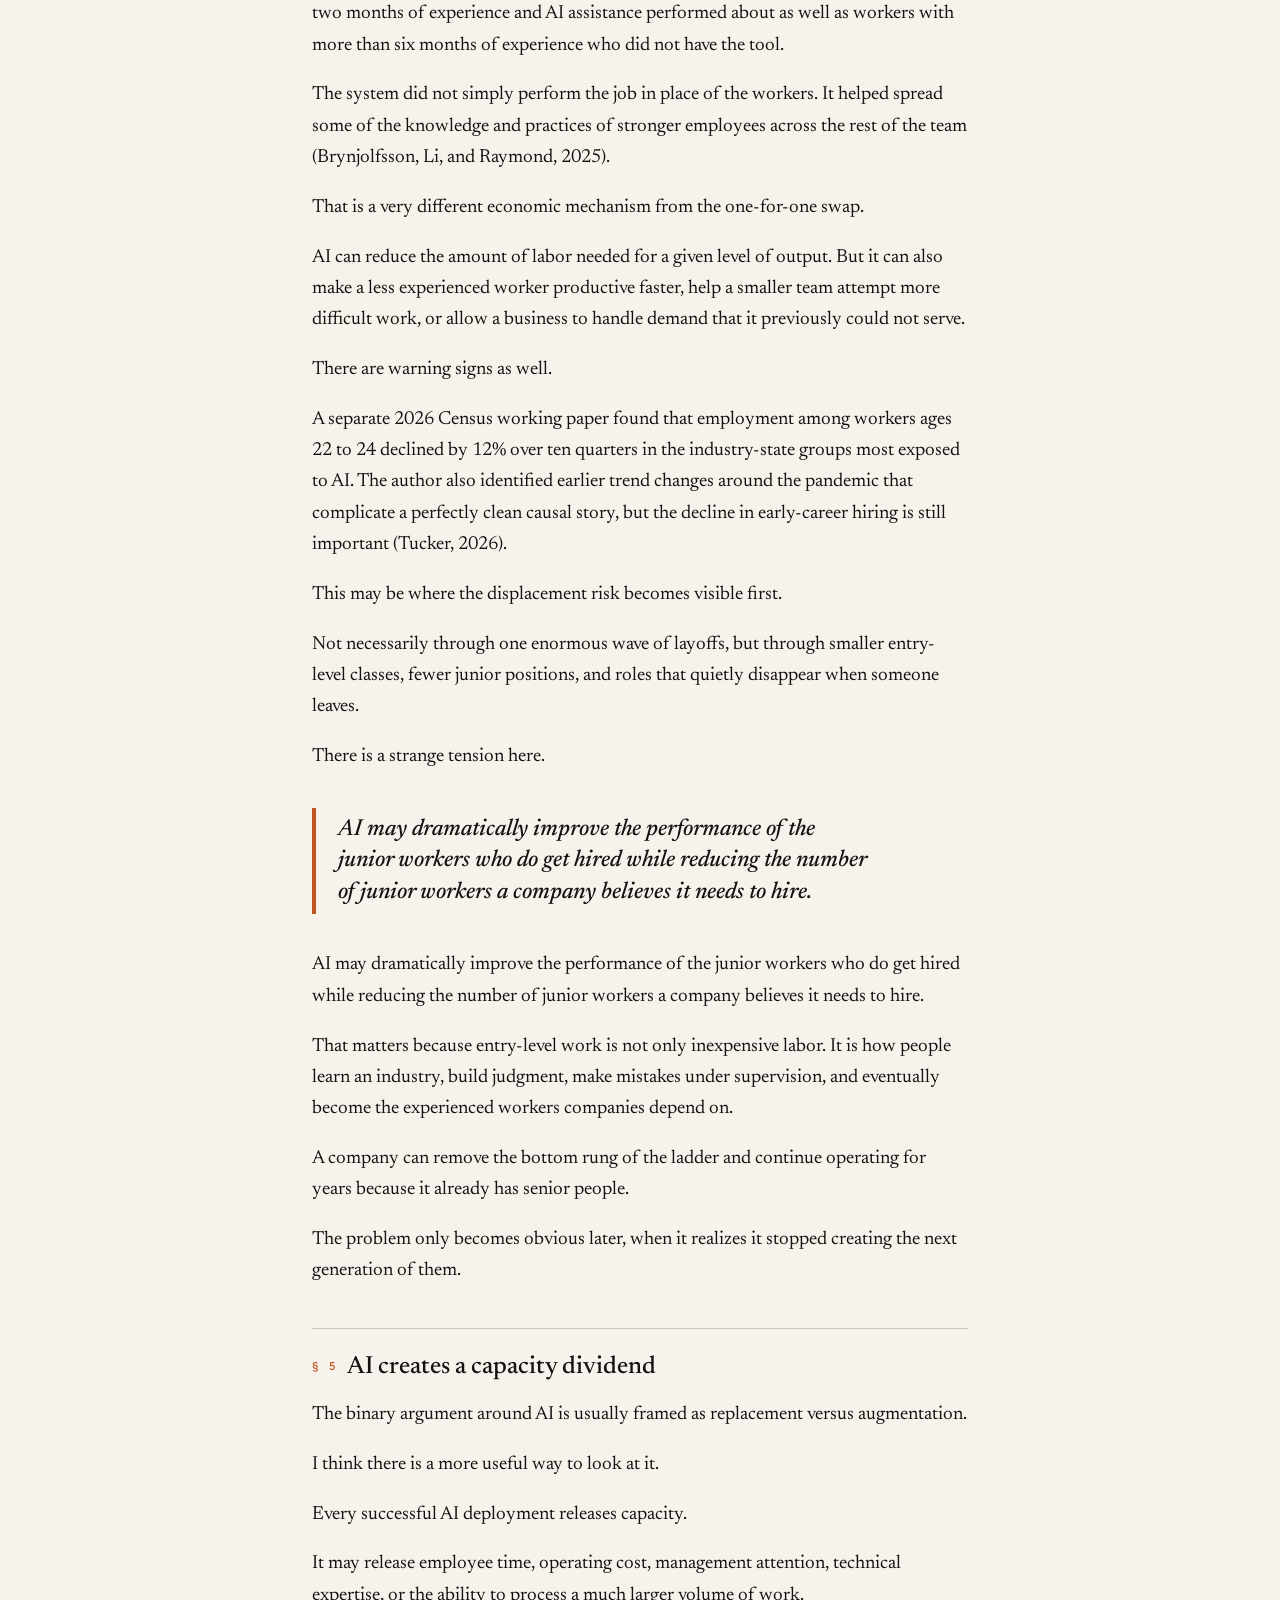
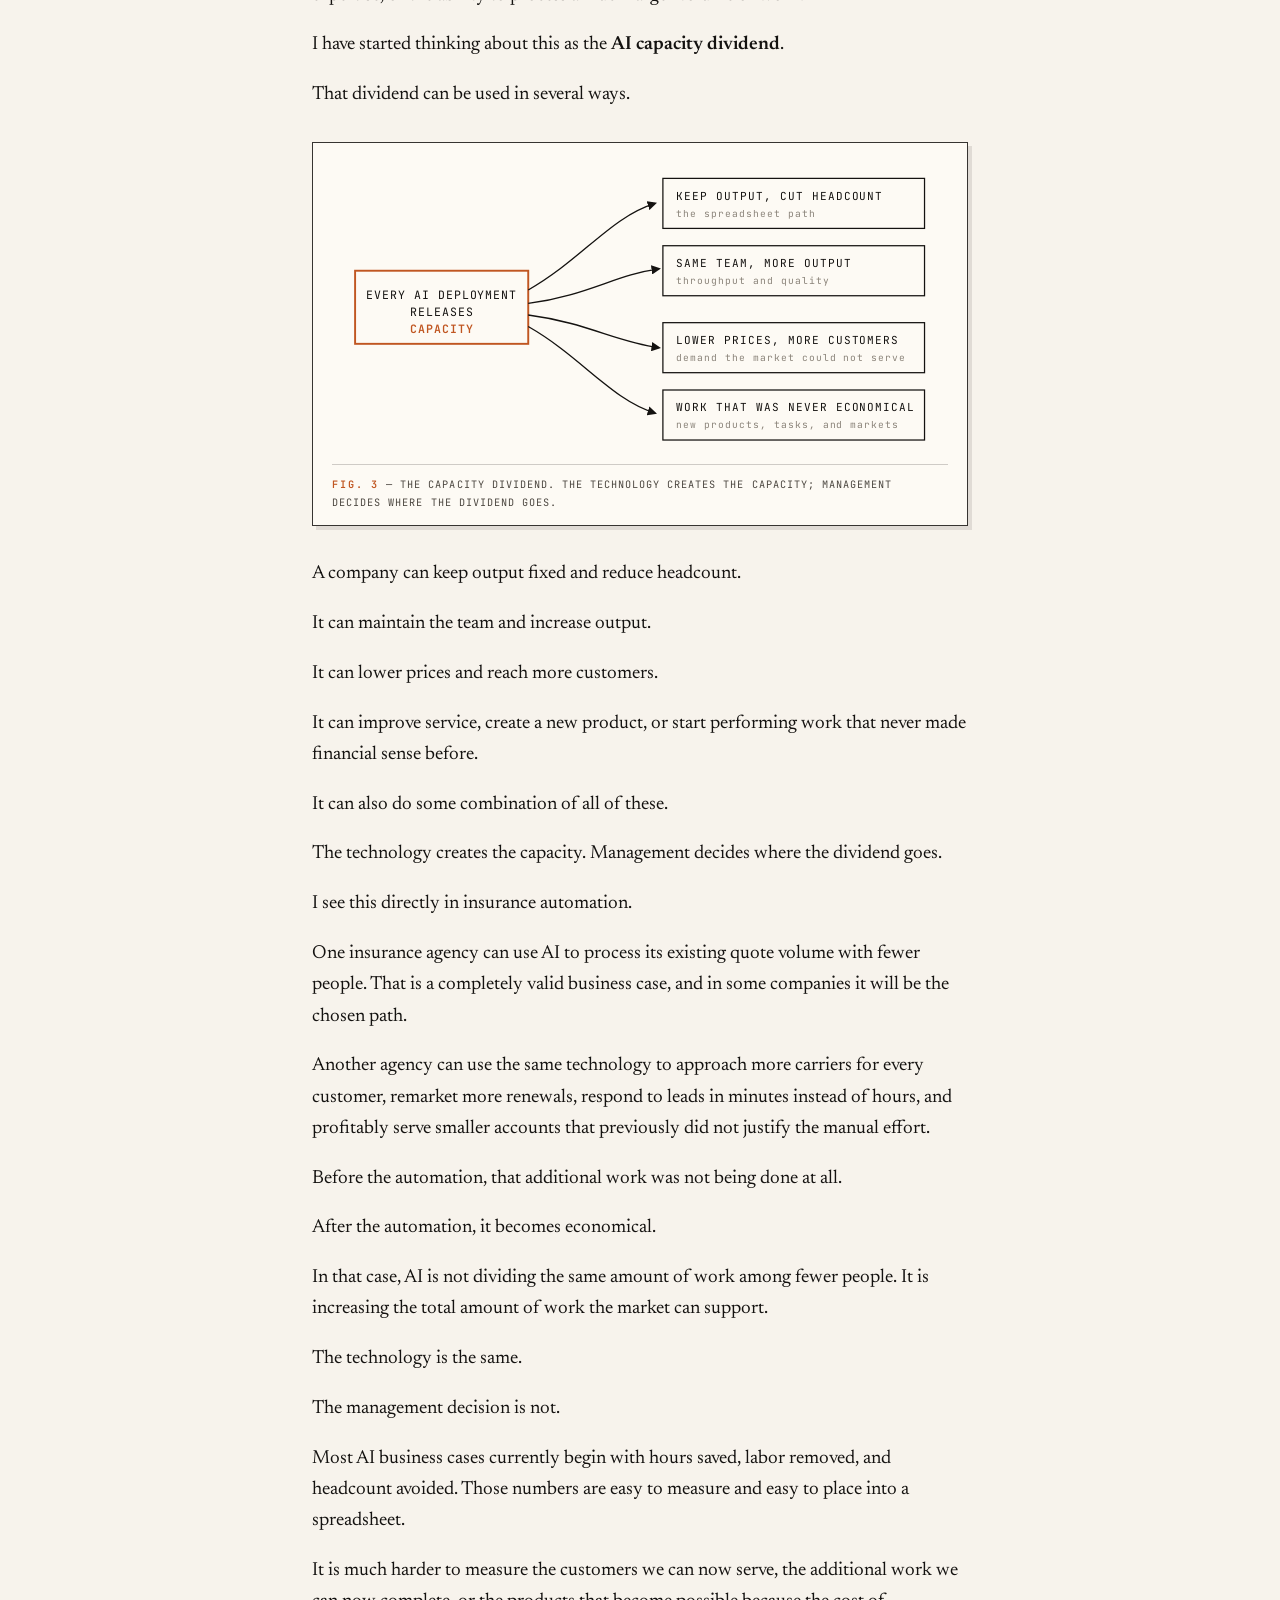
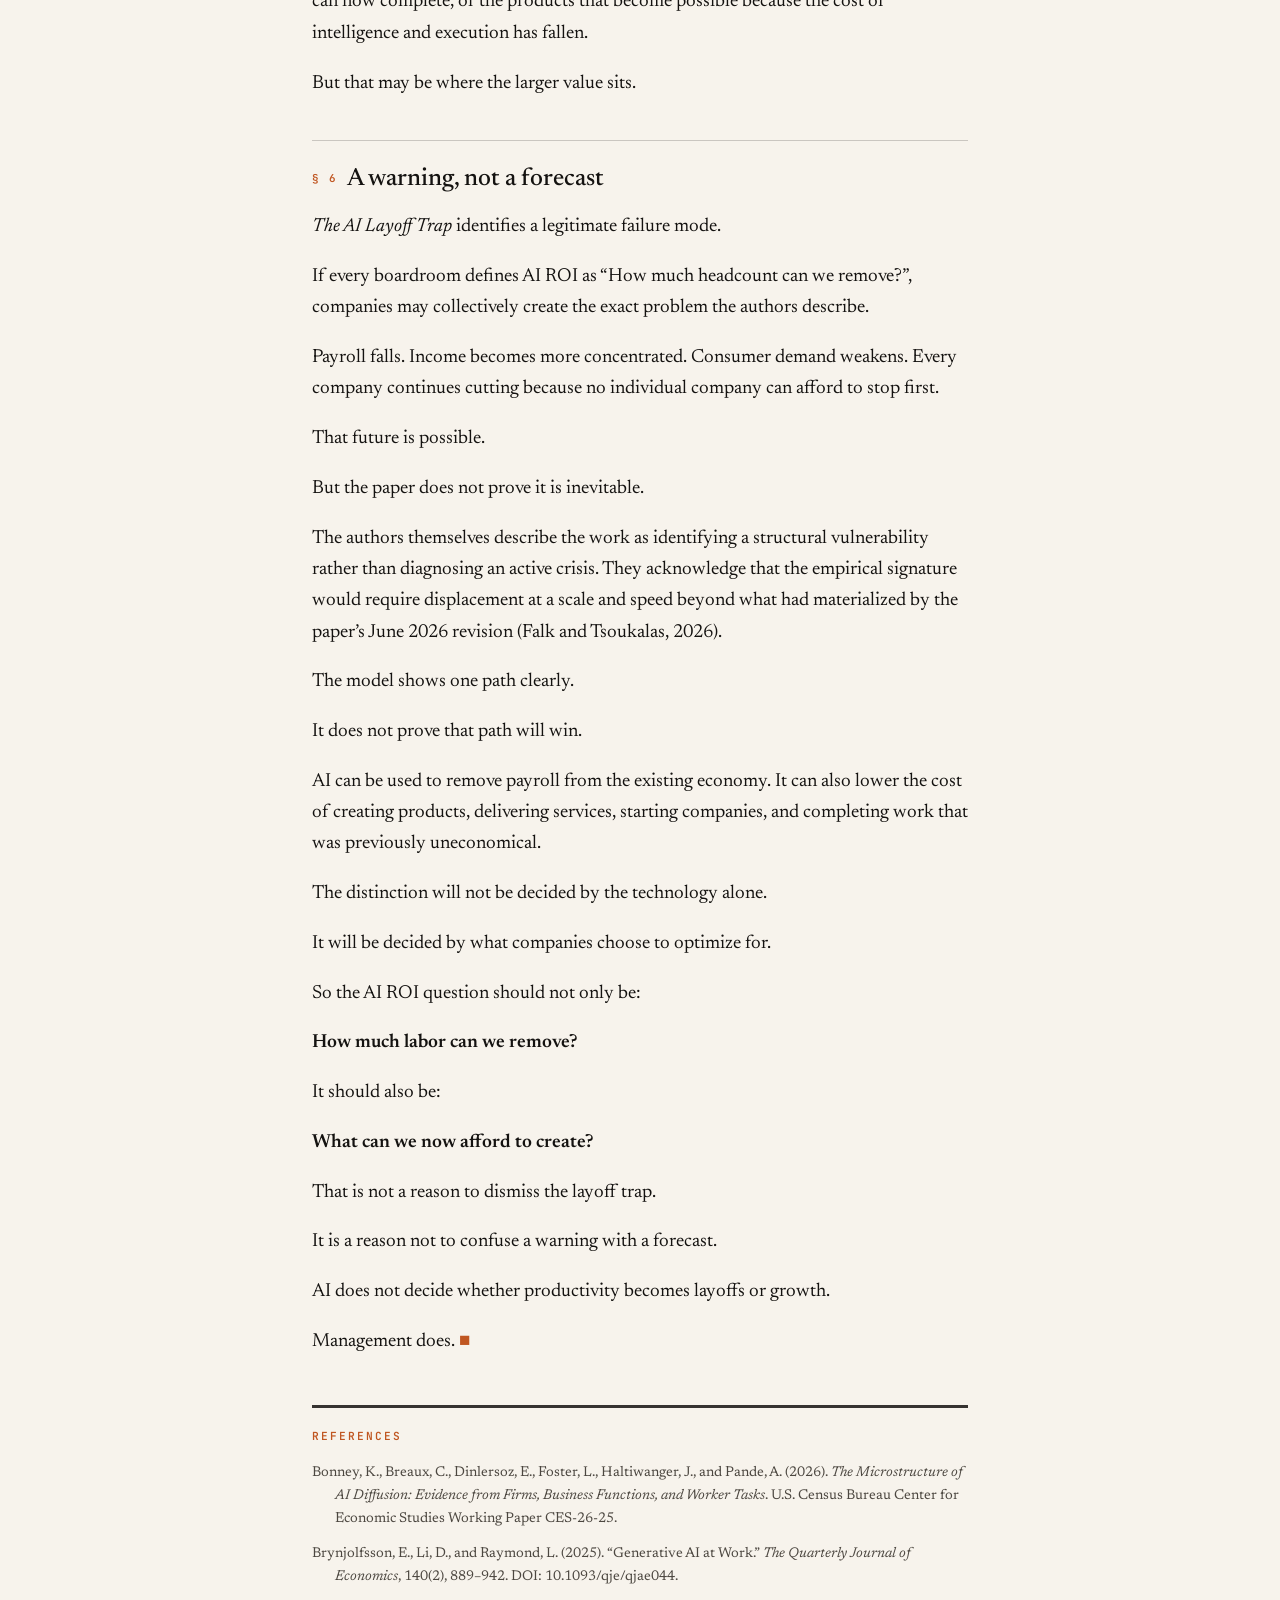
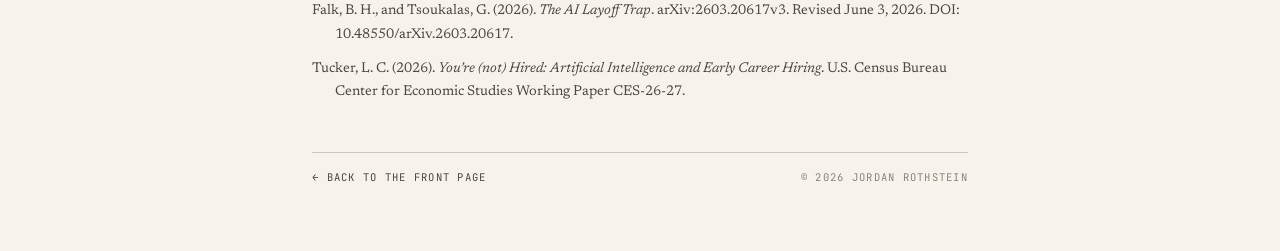
==== commit 61f49d90: "Radio Edition v2: Kokoro narration, word-level read-along, vertical dock - Narration regenerated loc" ====
--- a/dispatches/ai-layoff-trap.html
+++ b/dispatches/ai-layoff-trap.html
@@ -86,19 +86,28 @@
       margin-bottom: 1.2rem;
     }
 
-    /* ---- the radio edition (read-aloud player) ---- */
+    /* ---- the radio edition: a vertical dock, pinned to the page edge ---- */
     .radio {
+      position: fixed; z-index: 10;
+      right: clamp(.6rem, 2.5vw, 2rem); top: 50%;
+      transform: translateY(-50%);
+      display: flex; flex-direction: column; align-items: center; gap: .55rem;
+      width: 64px;
+      padding: .8rem .6rem;
       border: 2px solid var(--line-strong);
       background: var(--paper-raise);
       box-shadow: 4px 4px 0 rgba(20, 18, 16, 0.12);
-      padding: .85rem 1rem;
-      margin-bottom: 2.4rem;
       font-family: var(--mono);
     }
-    .radio-row { display: flex; align-items: center; gap: .8rem; flex-wrap: wrap; }
+    .radio-label {
+      writing-mode: vertical-rl;
+      font-size: .6rem; letter-spacing: .22em; text-transform: uppercase;
+      color: var(--accent); font-weight: 600;
+      margin-bottom: .1rem;
+    }
     .radio-btn {
-      font-family: var(--mono); font-size: .85rem; line-height: 1;
-      width: 40px; height: 40px; flex: none;
+      font-family: var(--mono); font-size: .8rem; line-height: 1;
+      width: 38px; height: 38px; flex: none;
       display: grid; place-items: center;
       border: 1px solid var(--line-strong); background: var(--paper-raise);
       color: var(--ink); cursor: pointer;
@@ -106,16 +115,38 @@
       transition: all .2s ease;
     }
     .radio-btn:hover { background: var(--accent); border-color: var(--accent); color: #fff; }
-    .radio-btn.small { width: 32px; height: 32px; font-size: .7rem; }
-    .radio-meta { flex: 1; min-width: 150px; }
-    .radio-label {
-      font-size: .64rem; letter-spacing: .18em; text-transform: uppercase;
-      color: var(--accent); font-weight: 600;
-    }
-    .radio-sub { font-size: .64rem; letter-spacing: .06em; color: var(--ink-faint); margin-top: .2rem; }
-    .radio-count { font-size: .62rem; letter-spacing: .08em; color: var(--ink-faint); white-space: nowrap; }
-    .radio-track { height: 4px; background: var(--line); margin-top: .75rem; }
-    .radio-fill { height: 100%; width: 0%; background: var(--accent); transition: width .3s ease; }
+    .radio-btn.small { width: 30px; height: 30px; font-size: .66rem; }
+    .radio-track {
+      width: 4px; flex: none; height: 140px;
+      background: var(--line); cursor: pointer;
+      position: relative;
+    }
+    .radio-fill { width: 100%; height: 0%; background: var(--accent); transition: height .3s ease; }
+    .radio-time {
+      writing-mode: vertical-rl;
+      font-size: .58rem; letter-spacing: .1em; color: var(--ink-faint);
+      white-space: nowrap;
+    }
+    .radio-count { font-size: .56rem; letter-spacing: .04em; color: var(--ink-faint); white-space: nowrap; }
+
+    @media (max-width: 900px), (max-height: 560px) {
+      .radio {
+        top: auto; bottom: 0; right: 0; left: 0; transform: none;
+        width: auto; flex-direction: row; justify-content: center;
+        gap: .7rem; padding: .6rem .9rem;
+        border-width: 2px 0 0 0; box-shadow: 0 -4px 12px rgba(20, 18, 16, 0.08);
+      }
+      .radio-label { writing-mode: horizontal-tb; margin: 0; }
+      .radio-track { width: clamp(70px, 22vw, 180px); height: 4px; }
+      .radio-fill { height: 100%; width: 0%; transition: width .3s ease; }
+      .radio-time { writing-mode: horizontal-tb; }
+      .sheet { padding-bottom: 6.5rem; }
+    }
+
+    /* ---- read-along highlighting ---- */
+    .essay .reading { box-shadow: inset 4px 0 0 var(--accent); padding-left: .6rem; }
+    .essay .s-now { background: var(--accent-soft); box-decoration-break: clone; -webkit-box-decoration-break: clone; }
+    .essay .w-now { color: var(--accent); text-decoration: underline; text-decoration-thickness: 2px; text-underline-offset: 3px; }
 
     /* ---- essay body ---- */
     .essay p { margin-bottom: 1.15rem; }
@@ -142,13 +173,6 @@
     .essay em { font-style: italic; }
     .essay a { text-decoration-thickness: 1px; text-underline-offset: 3px; }
     .essay a:hover { color: var(--accent); }
-
-    .essay .reading {
-      background: var(--accent-soft);
-      box-shadow: inset 4px 0 0 var(--accent);
-      padding-left: .6rem;
-      transition: background .3s ease;
-    }
 
     /* ---- figures ---- */
     figure {
@@ -229,21 +253,17 @@
       replacement will become the default use of AI.</p>
     <p class="dateline">August 17, 2026 · by Jordan Rothstein · ≈ 12 min read</p>
 
-    <div class="radio" id="radio">
-      <audio id="radio-audio" src="ai-layoff-trap.mp3" preload="metadata"></audio>
-      <div class="radio-row">
-        <button class="radio-btn" id="radio-play" aria-label="Play or pause the reading">▶</button>
-        <button class="radio-btn small" id="radio-back" aria-label="Back one paragraph">‹</button>
-        <button class="radio-btn small" id="radio-fwd" aria-label="Forward one paragraph">›</button>
-        <span class="radio-meta">
-          <span class="radio-label">☊ The Radio Edition</span>
-          <span class="radio-sub" id="radio-sub">narrated by a neural voice · 13:40</span>
-        </span>
-        <button class="radio-btn small" id="radio-rate" aria-label="Toggle reading speed">1×</button>
-        <span class="radio-count" id="radio-count"></span>
-      </div>
-      <div class="radio-track" id="radio-track"><div class="radio-fill" id="radio-fill"></div></div>
-    </div>
+    <aside class="radio" id="radio" aria-label="The Radio Edition — audio narration">
+      <audio id="radio-audio" src="ai-layoff-trap.m4a" preload="metadata"></audio>
+      <span class="radio-label">☊ Radio Edition</span>
+      <button class="radio-btn" id="radio-play" aria-label="Play or pause the narration">▶</button>
+      <button class="radio-btn small" id="radio-back" aria-label="Back one sentence">‹</button>
+      <button class="radio-btn small" id="radio-fwd" aria-label="Forward one sentence">›</button>
+      <button class="radio-btn small" id="radio-rate" aria-label="Toggle narration speed">1×</button>
+      <div class="radio-track" id="radio-track" aria-label="Seek"><div class="radio-fill" id="radio-fill"></div></div>
+      <span class="radio-time" id="radio-time">0:00</span>
+      <span class="radio-count" id="radio-count"></span>
+    </aside>
 
     <div class="essay" id="essay">
       <p>I saw a paper called <em>The AI Layoff Trap</em> making the rounds on X and decided to spend
@@ -614,11 +634,13 @@
   </div>
 
   <script>
-    /* ---- THE RADIO EDITION — a neural narration of the dispatch,
-       with the current paragraph highlighted as it reads ---- */
+    /* ---- THE RADIO EDITION — a locally-generated neural narration.
+       Sentence-exact timings drive a three-layer read-along: the
+       current paragraph is ruled, the current sentence is washed,
+       and the current word is underlined as it is spoken. ---- */
     (function () {
-      // start time (seconds) of each essay item in the narration
-      const TIMINGS = [13.7,19.85,24.62,37.97,40.3,56.5,58.27,63.46,65.23,67.44,76.58,93.19,98.47,114.82,121.39,134.86,152.04,153.82,156.17,158.54,167.47,183.6,203.4,205.46,217.49,222.0,236.93,240.34,255.65,258.72,277.8,293.62,295.42,303.41,306.55,311.09,319.99,325.06,329.62,342.41,344.52,352.49,355.2,356.98,360.24,364.18,367.94,376.68,379.22,394.92,404.26,406.82,408.94,413.62,417.89,428.3,432.74,459.12,467.71,472.39,476.83,502.2,514.9,518.66,532.68,534.46,558.29,561.96,572.09,573.89,582.7,595.61,602.04,608.14,610.37,615.67,618.14,621.55,630.94,634.66,637.25,640.42,643.01,645.65,651.82,654.5,659.33,661.87,672.07,686.33,690.22,693.19,701.3,703.27,705.14,714.98,725.83,728.47,730.44,734.35,743.88,753.96,755.74,758.28,777.58,779.74,781.73,793.32,796.73,800.21,803.16,804.98,806.76,808.63,811.39,814.73,818.78];
+      // segs: [paragraphIndex (-1 = prologue), startSec, durSec, wordCount]
+      const TIMINGS = {"total":904.03,"segs":[[-1,0.0,2.86,10],[-1,2.98,2.15,6],[-1,5.25,4.95,16],[-1,10.32,3.16,8],[0,13.9,6.68,23],[1,21.0,3.09,7],[1,24.21,1.54,7],[2,26.17,9.66,27],[2,35.95,4.33,14],[3,40.7,2.28,6],[4,43.4,17.43,42],[5,61.25,1.6,6],[6,63.27,5.55,17],[7,69.24,1.37,5],[8,71.03,2.3,6],[9,73.75,5.42,15],[9,79.29,3.18,9],[10,82.89,3.56,11],[10,86.57,4.03,13],[10,90.72,9.19,20],[11,100.34,5.33,17],[12,106.09,1.66,4],[12,107.87,8.34,23],[12,116.33,7.23,17],[13,123.99,6.53,21],[14,130.93,2.18,8],[14,133.23,5.53,13],[14,138.88,6.27,17],[15,145.57,9.15,24],[15,154.84,9.17,19],[16,164.43,1.69,7],[17,166.54,2.3,8],[18,169.26,1.86,7],[19,171.54,4.57,11],[19,176.22,3.93,13],[20,180.57,7.98,21],[20,188.67,9.02,22],[21,198.11,10.24,26],[21,208.47,10.97,27],[22,219.86,2.03,7],[23,222.3,4.95,13],[23,227.37,7.77,23],[24,235.56,4.48,15],[25,240.46,2.82,10],[25,243.39,1.75,7],[25,245.26,10.77,28],[26,256.46,3.41,11],[27,260.29,3.35,8],[27,263.76,12.54,32],[28,276.72,3.65,10],[29,280.79,7.25,18],[29,288.17,6.21,14],[29,294.49,6.91,14],[30,301.83,2.86,6],[30,304.8,14.04,33],[31,319.26,1.64,3],[32,321.32,4.22,9],[32,325.67,4.22,11],[33,330.31,2.86,8],[34,333.59,4.63,14],[35,338.64,9.49,23],[36,348.55,4.84,11],[37,353.82,4.03,10],[38,358.27,6.7,18],[38,365.09,6.76,10],[39,372.27,2.09,7],[40,374.78,3.78,9],[40,378.68,4.52,13],[41,383.62,2.56,8],[42,386.6,1.28,5],[43,388.3,3.31,9],[44,392.03,4.01,10],[45,396.46,3.84,11],[46,400.72,9.05,21],[47,410.18,2.62,7],[48,413.23,8.62,23],[48,421.96,7.85,18],[49,430.23,4.12,10],[49,434.47,5.48,19],[50,440.37,2.71,8],[51,443.5,1.62,6],[52,445.55,4.76,14],[53,450.72,4.33,15],[54,455.47,11.24,26],[55,467.14,4.48,15],[56,472.04,12.91,25],[56,485.06,4.03,8],[56,489.21,12.12,27],[57,501.75,3.78,10],[57,505.65,4.97,16],[58,511.04,4.74,14],[59,516.19,4.84,13],[60,521.46,10.88,20],[60,532.46,6.91,15],[60,539.49,9.56,28],[61,549.47,3.78,13],[61,553.36,9.47,23],[62,563.25,4.18,11],[63,567.86,4.46,14],[63,572.43,11.33,32],[64,584.18,1.64,6],[65,586.25,13.85,29],[65,600.21,13.27,28],[66,613.9,3.39,10],[67,617.71,10.67,24],[68,628.8,1.64,6],[69,630.86,9.79,28],[70,641.07,4.18,10],[70,645.37,9.34,22],[71,655.14,6.91,21],[72,662.47,6.21,17],[73,669.1,2.07,5],[74,671.59,5.87,12],[75,677.87,2.5,12],[76,680.79,3.22,6],[77,684.43,9.6,22],[78,694.45,3.73,11],[79,698.61,2.5,8],[80,701.52,3.24,9],[81,705.18,2.47,8],[82,708.08,2.69,8],[83,711.19,6.46,18],[84,718.07,2.73,10],[85,721.22,2.11,5],[85,723.45,2.52,6],[86,726.39,2.75,7],[87,729.56,5.65,15],[87,735.34,5.23,17],[88,740.98,15.49,38],[89,756.89,3.8,12],[90,761.11,2.79,6],[91,764.32,4.54,15],[91,768.99,3.61,12],[92,773.01,1.62,5],[93,775.05,1.86,5],[94,777.33,6.06,14],[94,783.51,3.88,13],[95,787.81,11.18,34],[96,799.41,2.54,9],[97,802.37,1.56,5],[98,804.35,3.71,9],[99,808.48,10.09,23],[100,818.99,1.13,2],[100,820.24,2.03,4],[100,822.39,1.58,3],[100,824.08,5.18,13],[101,829.69,1.49,4],[102,831.6,2.41,9],[103,834.43,7.96,17],[103,842.51,14.06,28],[104,856.99,1.79,6],[105,859.2,1.81,8],[106,861.43,3.88,11],[106,865.44,8.7,20],[107,874.56,3.52,10],[108,878.5,3.46,11],[109,882.38,3.11,9],[110,885.91,1.66,6],[111,887.99,1.13,4],[112,889.55,1.62,7],[113,891.59,2.65,10],[114,894.65,3.2,12],[115,898.27,4.2,10],[116,902.89,1.13,2]]};
 
       const audio = document.getElementById("radio-audio");
       const playBtn = document.getElementById("radio-play");
@@ -628,14 +650,56 @@
       const track = document.getElementById("radio-track");
       const fill = document.getElementById("radio-fill");
       const count = document.getElementById("radio-count");
-      const sub = document.getElementById("radio-sub");
+      const timeEl = document.getElementById("radio-time");
       const items = Array.from(document.querySelectorAll("#essay > p, #essay > h2"));
-      let lastIdx = -1;
-
-      function idxAt(t) {
-        let i = -1;
-        while (i + 1 < TIMINGS.length && TIMINGS[i + 1] <= t) i++;
-        return i;
+
+      /* wrap every word of every essay item in a span */
+      function wrapWords(el) {
+        const spans = [];
+        (function walk(node) {
+          for (const child of Array.from(node.childNodes)) {
+            if (child.nodeType === Node.TEXT_NODE) {
+              const frag = document.createDocumentFragment();
+              for (const tok of child.textContent.split(/(\s+)/)) {
+                if (!tok) continue;
+                if (/\s/.test(tok)) frag.appendChild(document.createTextNode(tok));
+                else {
+                  const s = document.createElement("span");
+                  s.textContent = tok;
+                  frag.appendChild(s);
+                  spans.push(s);
+                }
+              }
+              child.replaceWith(frag);
+            } else if (child.nodeType === Node.ELEMENT_NODE) walk(child);
+          }
+        })(el);
+        return spans;
+      }
+      const itemSpans = items.map(wrapWords);
+
+      /* attach each timing segment to its word spans + char-weighted offsets */
+      const cursors = items.map(() => 0);
+      const segs = TIMINGS.segs.map(([p, start, dur, nWords]) => {
+        let spans = [];
+        if (p >= 0 && p < items.length) {
+          spans = itemSpans[p].slice(cursors[p], cursors[p] + nWords);
+          cursors[p] += nWords;
+        }
+        let total = 0;
+        const cum = spans.map((s) => (total += s.textContent.length + 1));
+        return { p, start, dur, spans, cum, total };
+      });
+
+      const st = { seg: -1, word: -1, para: -1 };
+
+      function segAt(t) {
+        let lo = 0, hi = segs.length - 1, ans = -1;
+        while (lo <= hi) {
+          const mid = (lo + hi) >> 1;
+          if (segs[mid].start <= t) { ans = mid; lo = mid + 1; } else hi = mid - 1;
+        }
+        return ans;
       }
 
       function fmt(s) {
@@ -643,36 +707,64 @@
         return `${Math.floor(s / 60)}:${String(s % 60).padStart(2, "0")}`;
       }
 
-      function paint() {
+      function keepInView(el) {
+        const r = el.getBoundingClientRect();
+        if (r.top < innerHeight * 0.18 || r.bottom > innerHeight * 0.72) {
+          el.scrollIntoView({ block: "center", behavior: "smooth" });
+        }
+      }
+
+      function tick() {
         const t = audio.currentTime;
-        const idx = idxAt(t);
-        if (idx !== lastIdx) {
-          items.forEach((el, i) => el.classList.toggle("reading", !audio.paused && i === idx));
-          if (!audio.paused && idx >= 0) items[idx].scrollIntoView({ block: "center", behavior: "smooth" });
-          lastIdx = idx;
-        } else if (audio.paused && lastIdx >= 0) {
-          items.forEach((el) => el.classList.remove("reading"));
-          lastIdx = -1;
+        const i = segAt(t);
+        const seg = segs[i];
+
+        if (i !== st.seg) {
+          if (st.seg >= 0) segs[st.seg].spans.forEach((s) => s.classList.remove("s-now", "w-now"));
+          if (seg) seg.spans.forEach((s) => s.classList.add("s-now"));
+          const para = seg ? seg.p : -1;
+          if (para !== st.para) {
+            items.forEach((el, k) => el.classList.toggle("reading", k === para));
+            st.para = para;
+          }
+          if (!audio.paused && seg && seg.spans.length) keepInView(seg.spans[0]);
+          st.seg = i; st.word = -1;
         }
-        const dur = audio.duration || 820.56;
-        fill.style.width = `${(t / dur) * 100}%`;
-        count.textContent = idx >= 0 ? `¶ ${idx + 1}/${items.length}` : "prologue";
+
+        if (seg && seg.spans.length && seg.total) {
+          const frac = Math.min(0.999, Math.max(0, (t - seg.start) / seg.dur));
+          let w = seg.cum.findIndex((c) => frac * seg.total < c);
+          if (w < 0) w = seg.spans.length - 1;
+          if (w !== st.word) {
+            if (st.word >= 0 && seg.spans[st.word]) seg.spans[st.word].classList.remove("w-now");
+            seg.spans[w].classList.add("w-now");
+            st.word = w;
+          }
+        }
+
+        const dur = audio.duration || TIMINGS.total;
+        const vertical = track.offsetHeight > track.offsetWidth;
+        fill.style[vertical ? "height" : "width"] = `${(t / dur) * 100}%`;
+        fill.style[vertical ? "width" : "height"] = "100%";
+        count.textContent = seg && seg.p >= 0 ? `¶${seg.p + 1}` : "☊";
+        timeEl.textContent = `${fmt(t)} / ${fmt(dur)}`;
         playBtn.textContent = audio.paused ? "▶" : "❚❚";
-        sub.textContent = `narrated by a neural voice · ${fmt(t)} / ${fmt(dur)}`;
       }
+
+      let raf = 0;
+      function loop() { tick(); raf = requestAnimationFrame(loop); }
 
       playBtn.addEventListener("click", () => { audio.paused ? audio.play() : audio.pause(); });
       backBtn.addEventListener("click", () => {
-        const i = idxAt(audio.currentTime);
-        // within a paragraph, restart it; at its head, go to the previous one
-        const target = i < 0 ? 0 : (audio.currentTime - TIMINGS[i] > 2 ? i : Math.max(0, i - 1));
-        audio.currentTime = TIMINGS[target];
-        paint();
+        const i = segAt(audio.currentTime);
+        const target = i < 0 ? 0 : (audio.currentTime - segs[i].start > 1.5 ? i : Math.max(0, i - 1));
+        audio.currentTime = segs[target].start + 0.01;
+        tick();
       });
       fwdBtn.addEventListener("click", () => {
-        const i = idxAt(audio.currentTime);
-        if (i + 1 < TIMINGS.length) audio.currentTime = TIMINGS[i + 1];
-        paint();
+        const i = segAt(audio.currentTime);
+        if (i + 1 < segs.length) audio.currentTime = segs[i + 1].start + 0.01;
+        tick();
       });
       rateBtn.addEventListener("click", () => {
         audio.playbackRate = audio.playbackRate === 1 ? 1.2 : 1;
@@ -680,19 +772,21 @@
       });
       track.addEventListener("click", (e) => {
         const r = track.getBoundingClientRect();
-        audio.currentTime = ((e.clientX - r.left) / r.width) * (audio.duration || 820.56);
-        paint();
+        const vertical = r.height > r.width;
+        const frac = vertical ? (e.clientY - r.top) / r.height : (e.clientX - r.left) / r.width;
+        audio.currentTime = Math.max(0, Math.min(1, frac)) * (audio.duration || TIMINGS.total);
+        tick();
       });
-      audio.addEventListener("timeupdate", paint);
-      audio.addEventListener("play", paint);
-      audio.addEventListener("pause", paint);
-      audio.addEventListener("ended", () => { audio.currentTime = 0; paint(); });
+      audio.addEventListener("play", () => { cancelAnimationFrame(raf); loop(); });
+      audio.addEventListener("pause", () => { cancelAnimationFrame(raf); tick(); });
+      audio.addEventListener("seeked", tick);
+      audio.addEventListener("ended", () => { audio.currentTime = 0; tick(); });
       audio.addEventListener("error", () => {
-        sub.textContent = "the narration could not be loaded";
+        timeEl.textContent = "unavailable";
         [playBtn, backBtn, fwdBtn, rateBtn].forEach((b) => (b.disabled = true));
       });
 
-      paint();
+      tick();
     })();
   </script>
 </body>
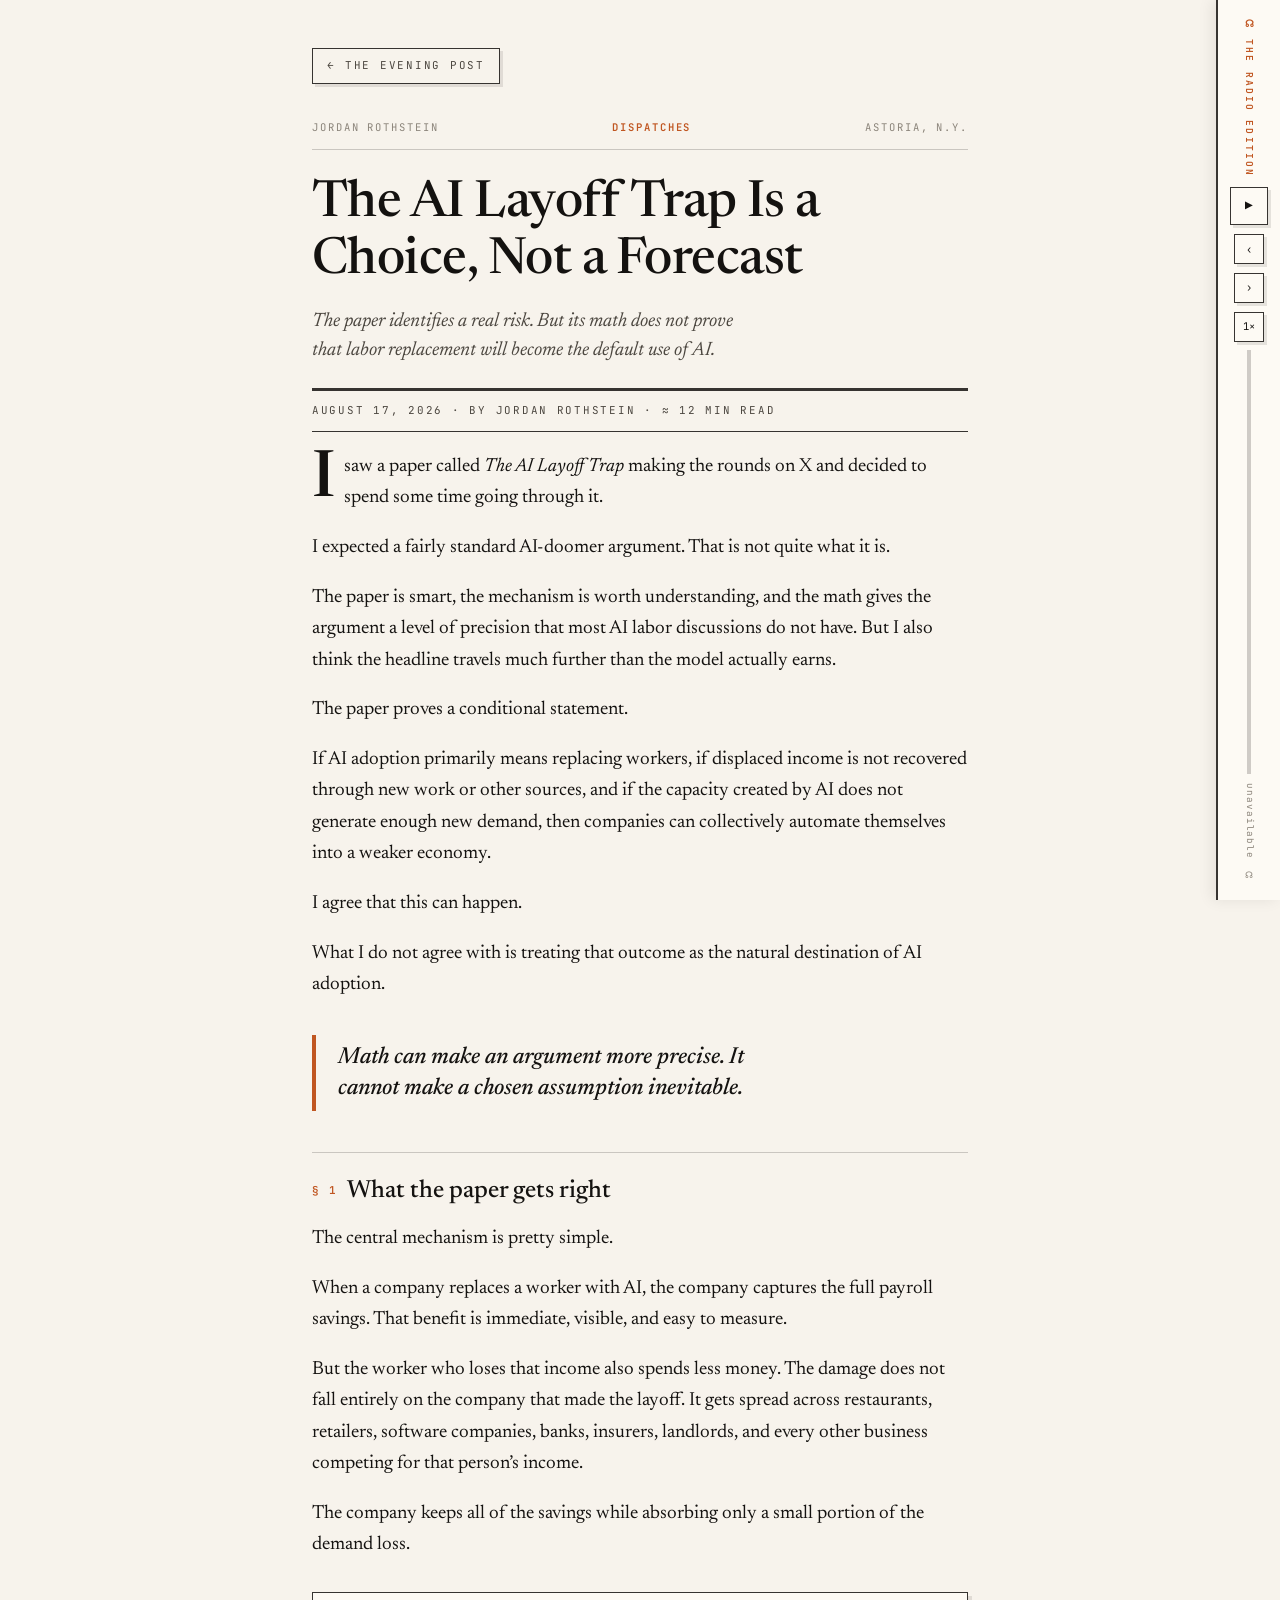
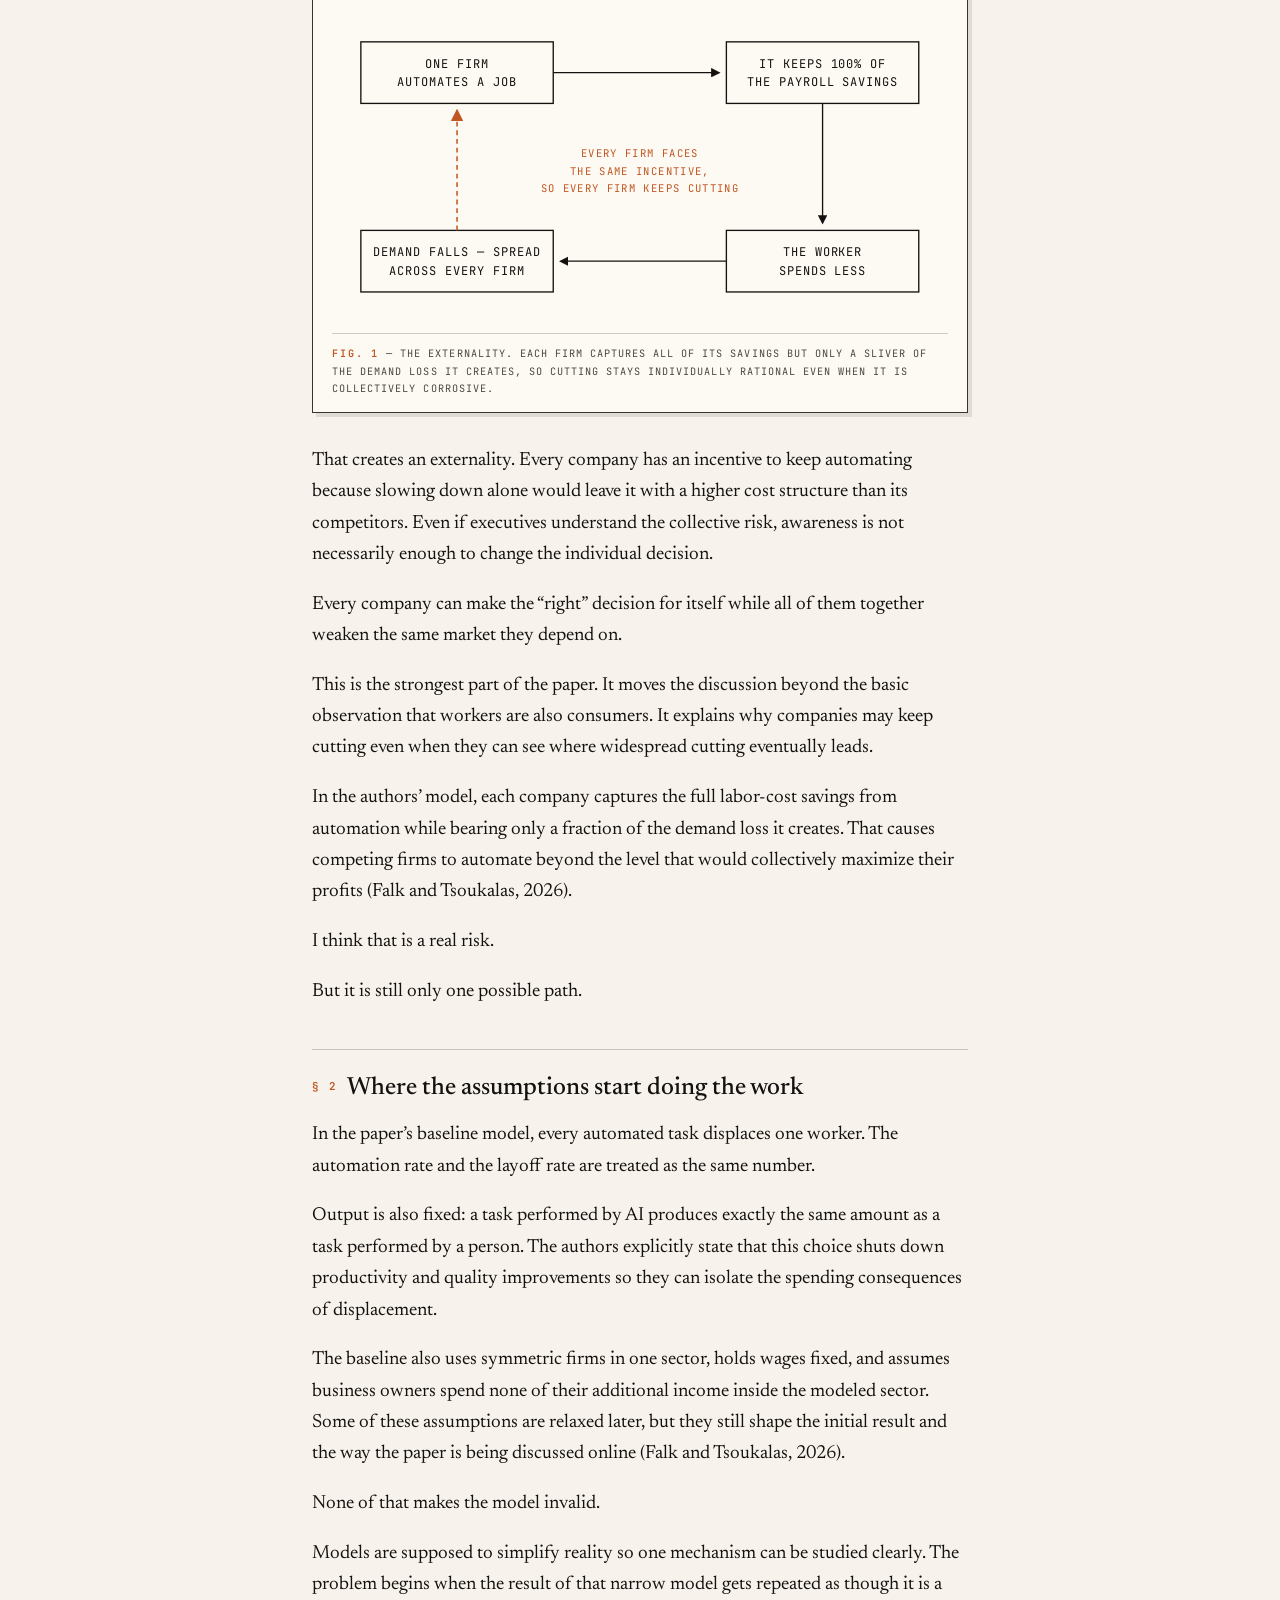
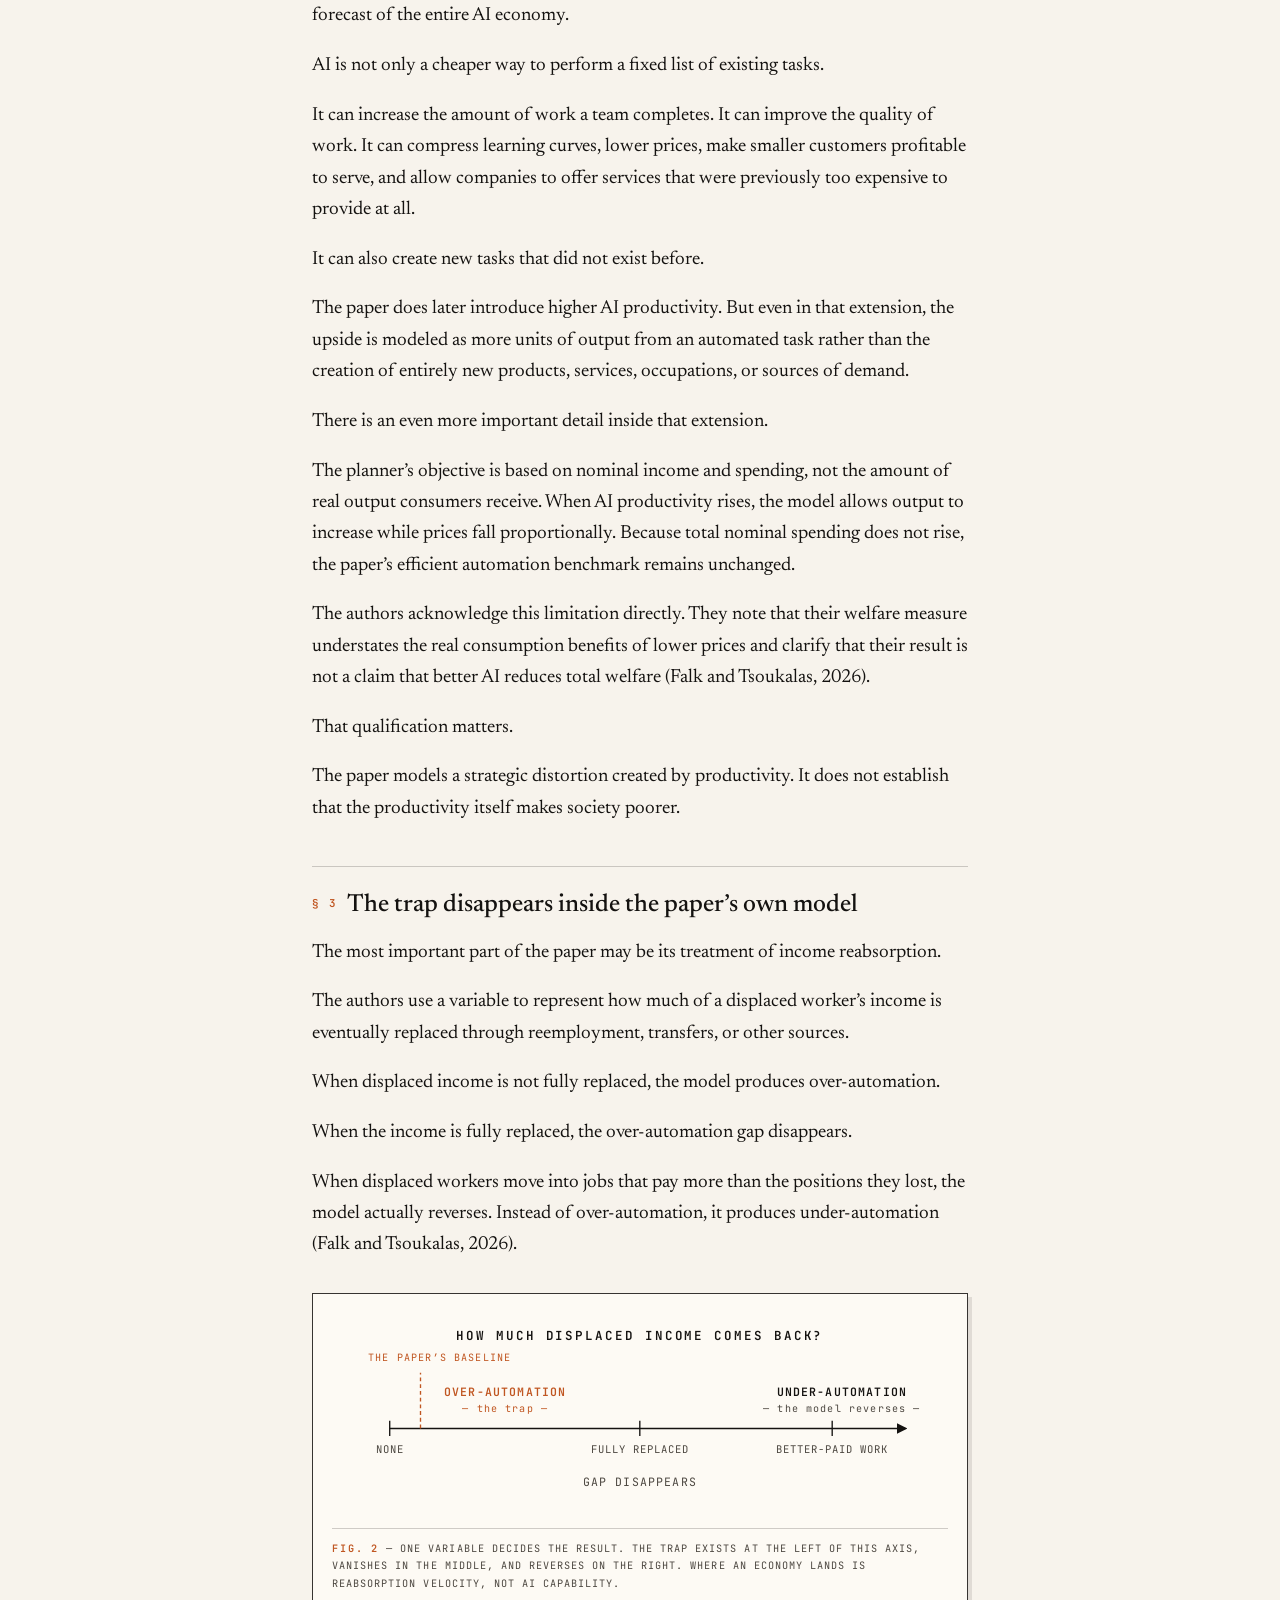
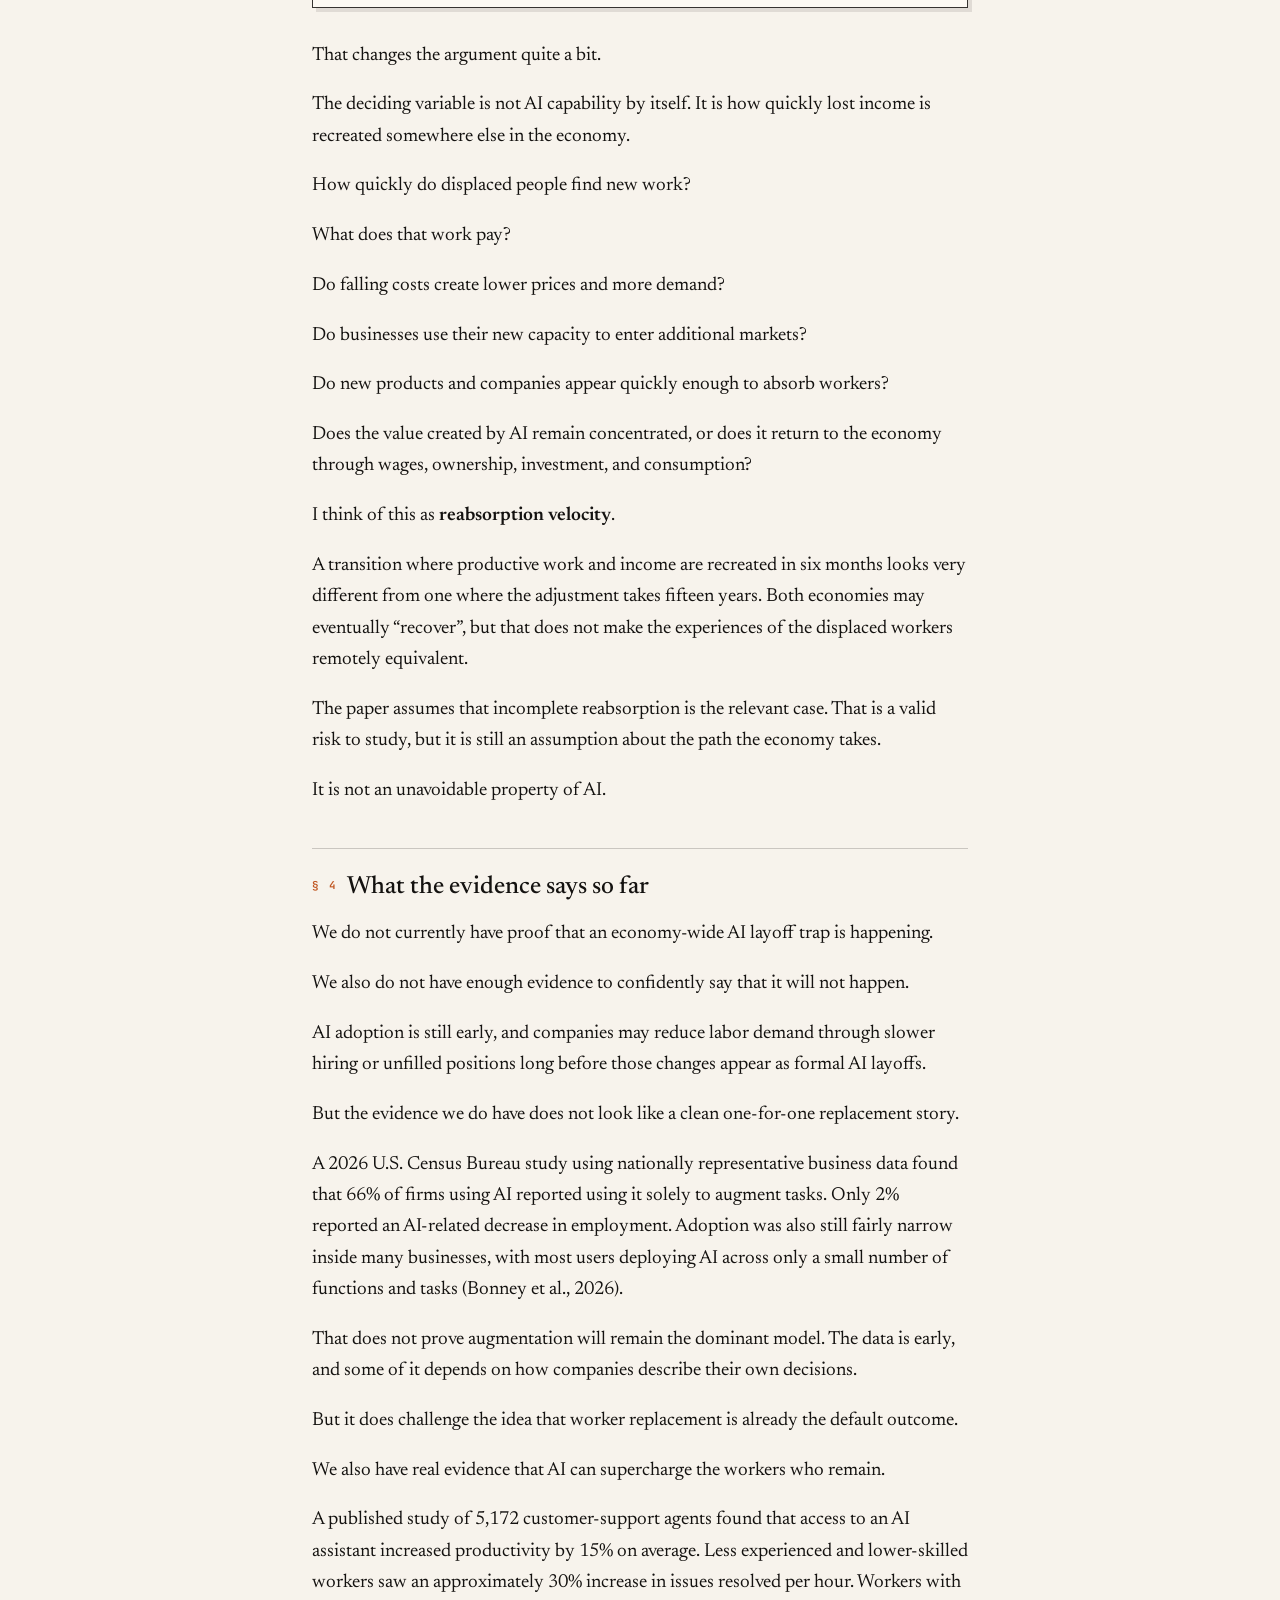
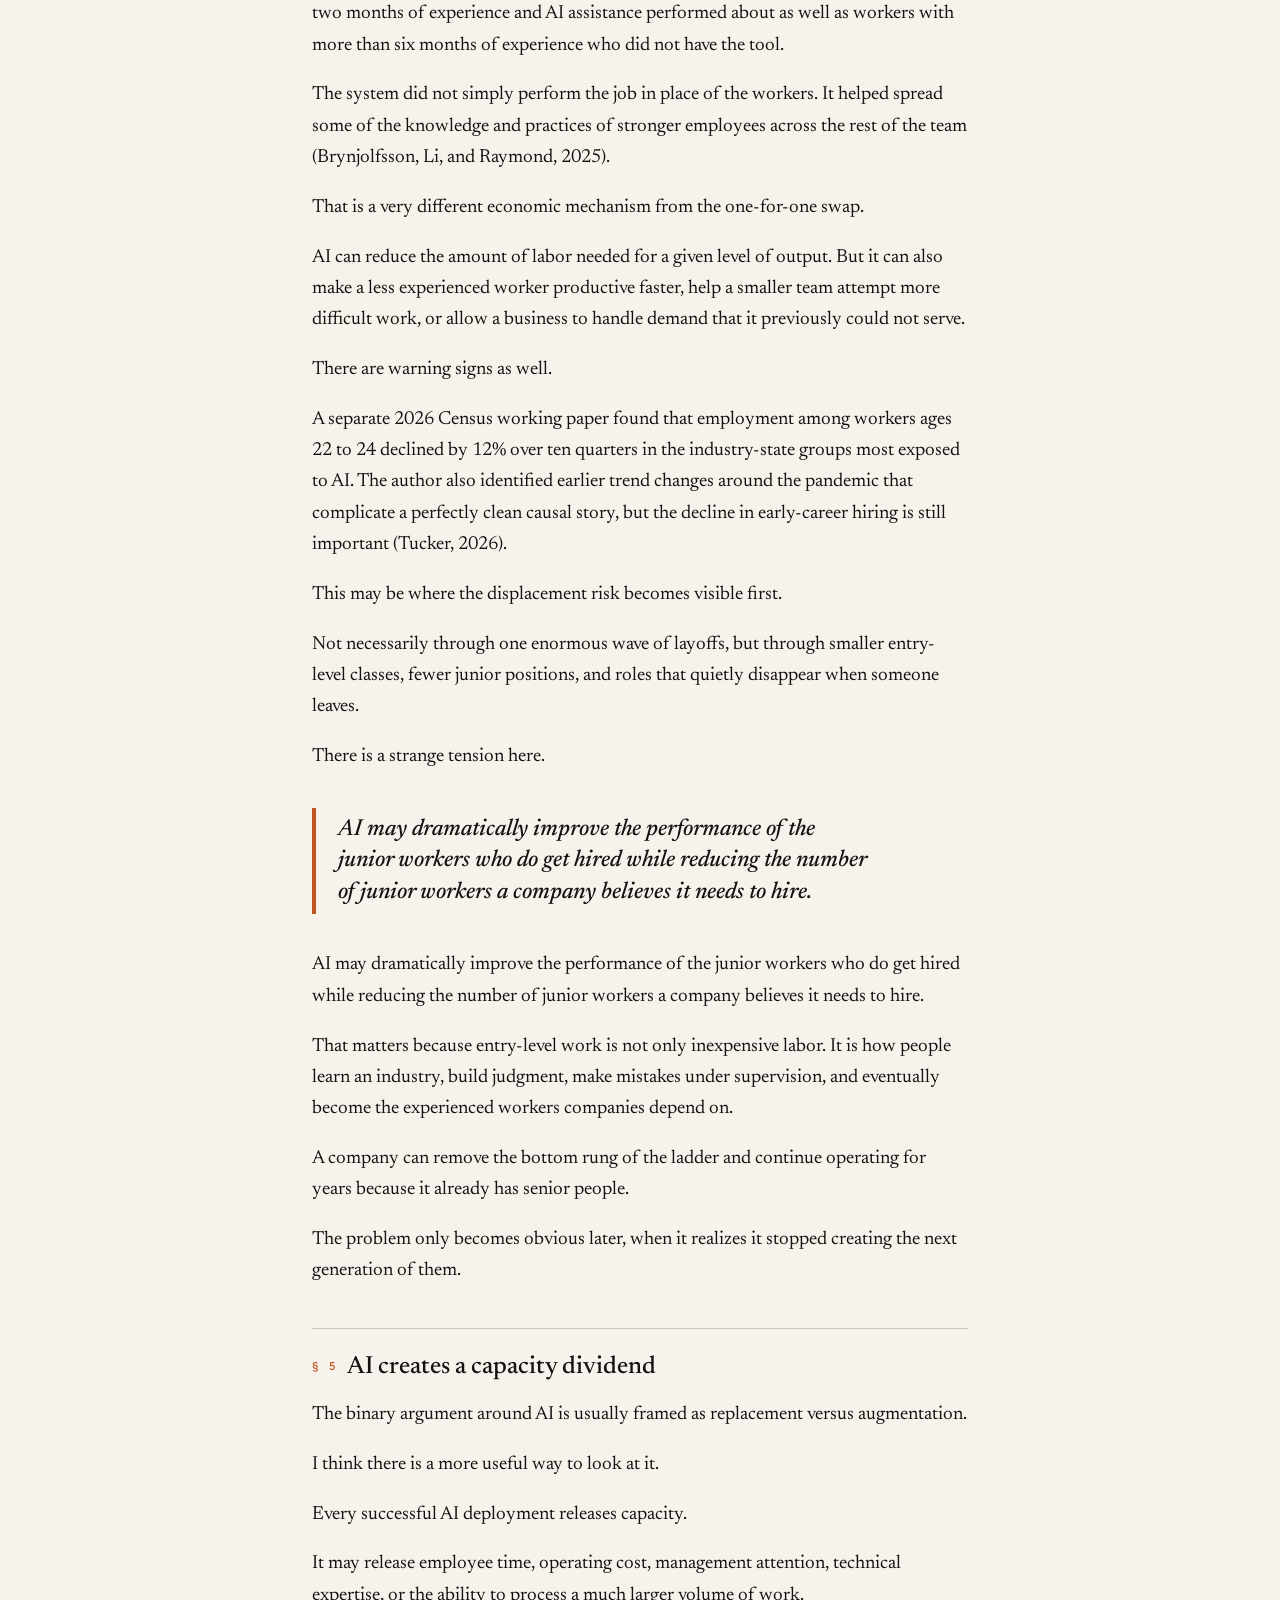
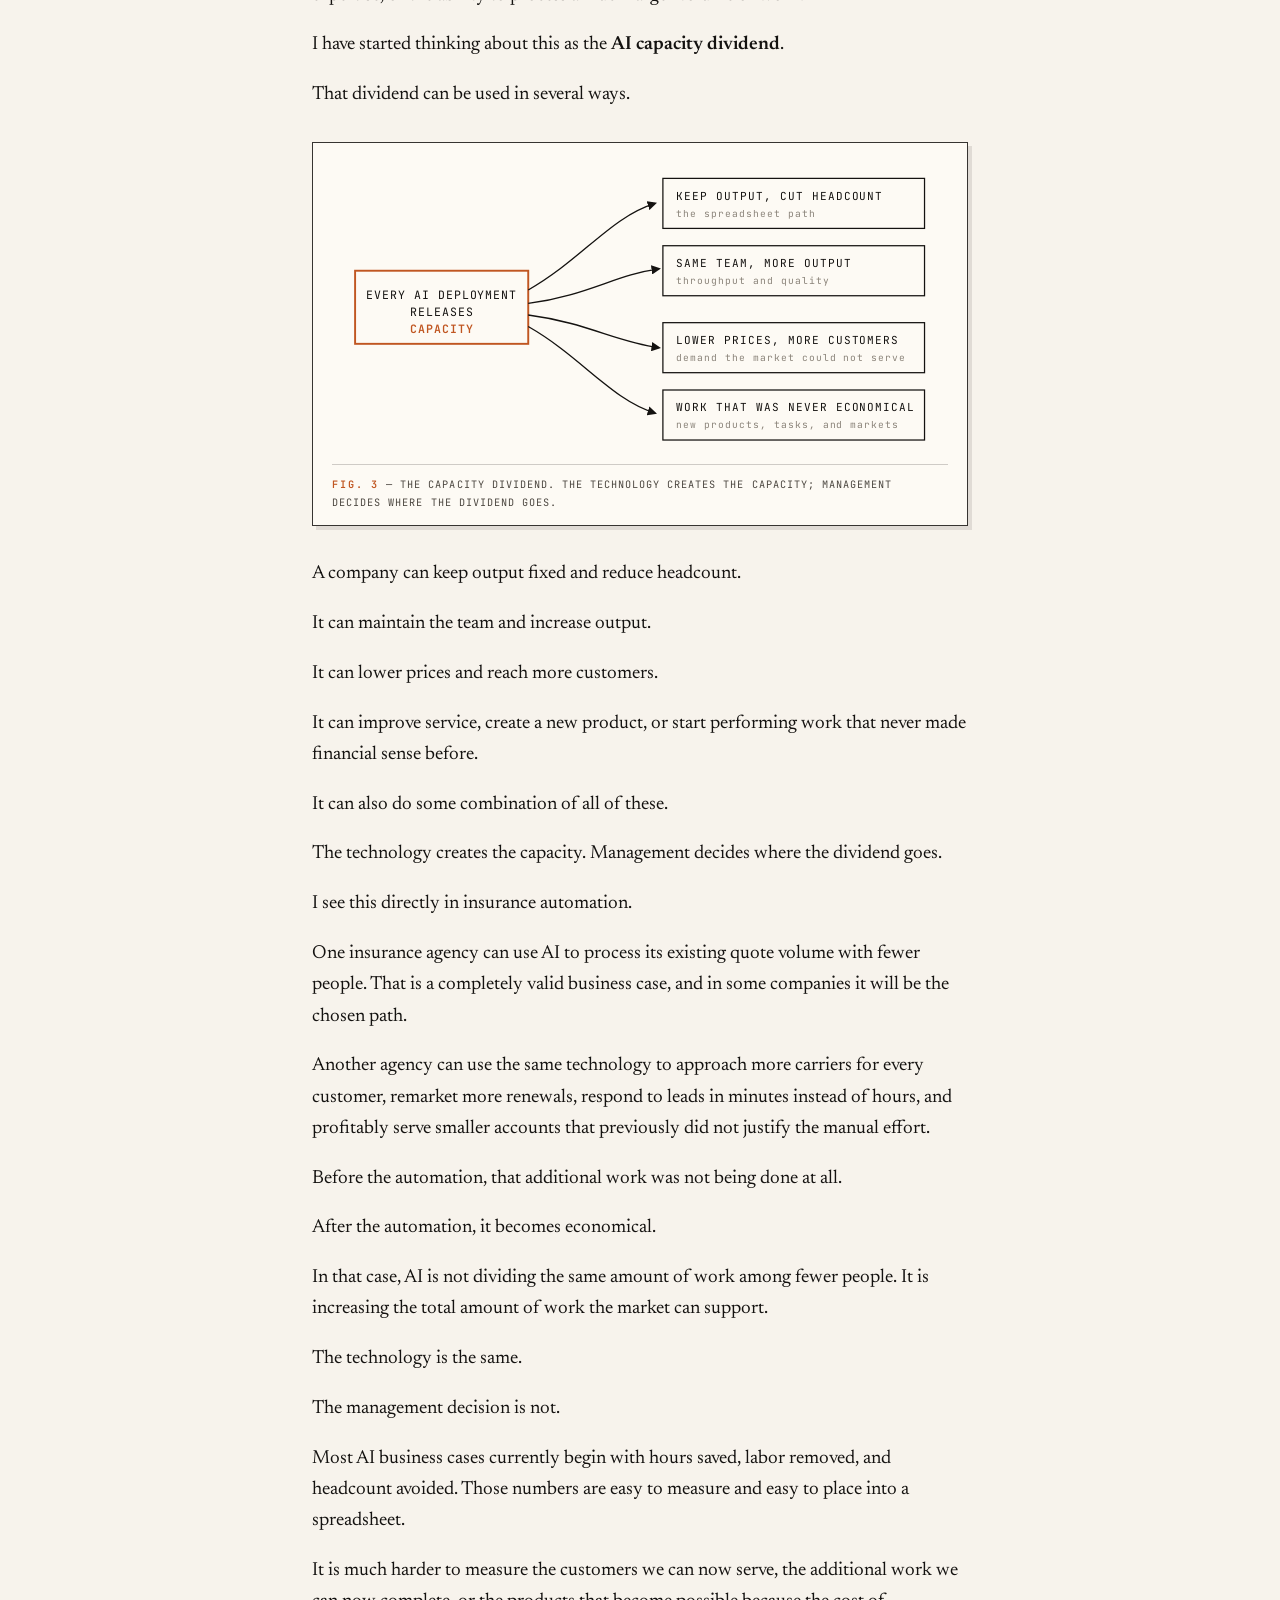
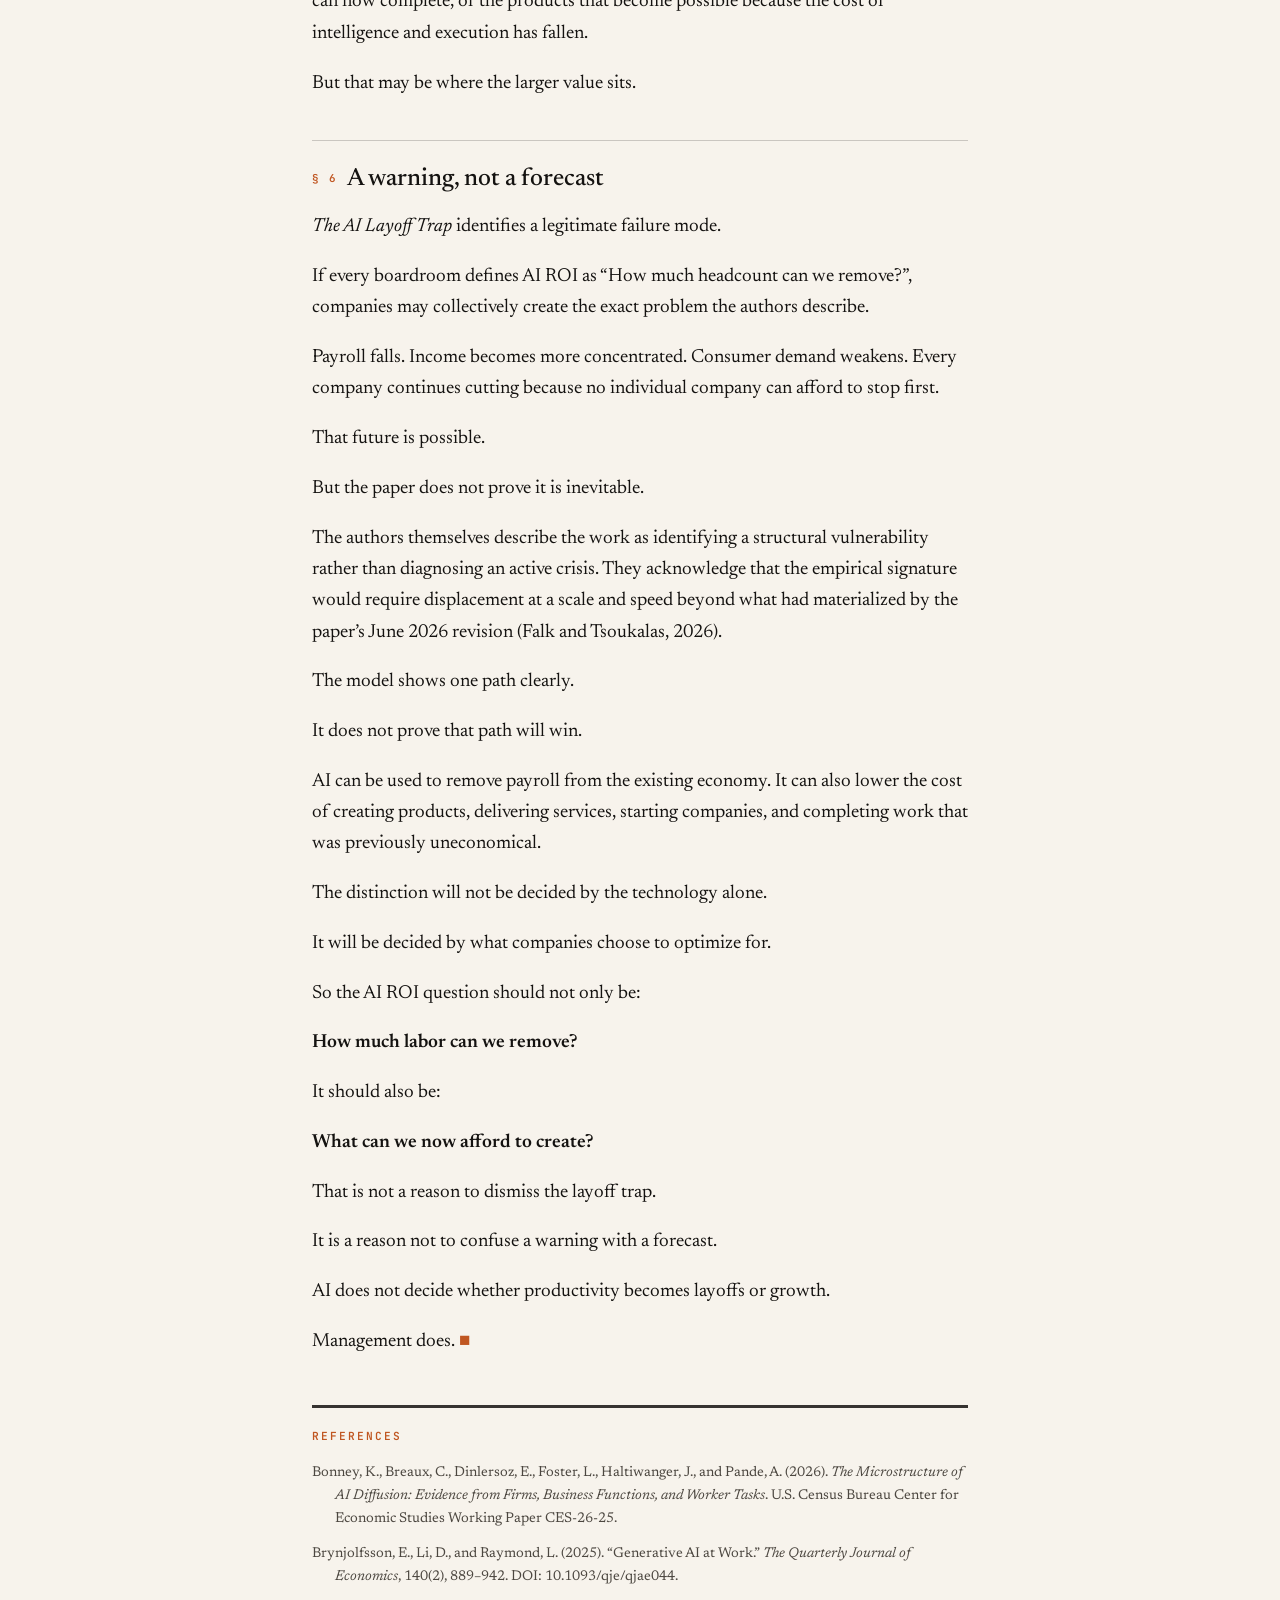
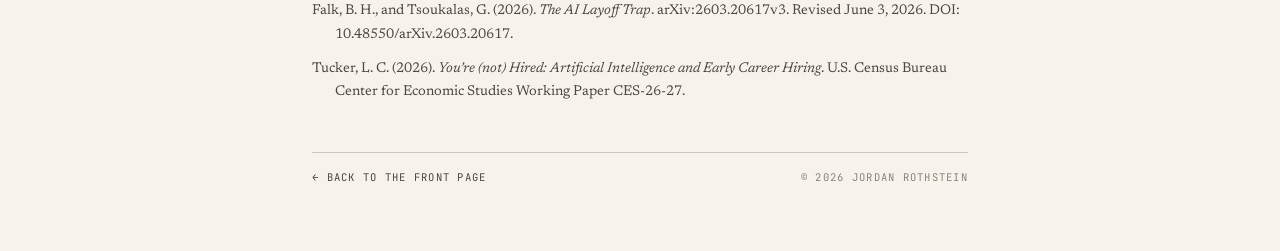
==== commit 331ce171: "Radio Edition card: self-explaining player on small screens Under 900px the fixed bottom strip becom" ====
--- a/dispatches/ai-layoff-trap.html
+++ b/dispatches/ai-layoff-trap.html
@@ -86,17 +86,16 @@
       margin-bottom: 1.2rem;
     }
 
-    /* ---- the radio edition: a vertical dock, pinned to the page edge ---- */
+    /* ---- the radio edition: a full-height rail down the right margin ---- */
     .radio {
       position: fixed; z-index: 10;
-      right: clamp(.6rem, 2.5vw, 2rem); top: 50%;
-      transform: translateY(-50%);
+      right: 0; top: 0; bottom: 0; height: 100dvh;
       display: flex; flex-direction: column; align-items: center; gap: .55rem;
       width: 64px;
-      padding: .8rem .6rem;
-      border: 2px solid var(--line-strong);
+      padding: 1.1rem .6rem;
+      border-left: 2px solid var(--line-strong);
       background: var(--paper-raise);
-      box-shadow: 4px 4px 0 rgba(20, 18, 16, 0.12);
+      box-shadow: -4px 0 14px rgba(20, 18, 16, 0.08);
       font-family: var(--mono);
     }
     .radio-label {
@@ -117,7 +116,7 @@
     .radio-btn:hover { background: var(--accent); border-color: var(--accent); color: #fff; }
     .radio-btn.small { width: 30px; height: 30px; font-size: .66rem; }
     .radio-track {
-      width: 4px; flex: none; height: 140px;
+      width: 4px; flex: 1; min-height: 60px;
       background: var(--line); cursor: pointer;
       position: relative;
     }
@@ -128,19 +127,42 @@
       white-space: nowrap;
     }
     .radio-count { font-size: .56rem; letter-spacing: .04em; color: var(--ink-faint); white-space: nowrap; }
-
+    .radio-desc { display: none; }
+    .radio-controls, .radio-seek { display: contents; }
+
+    /* under 900px the rail becomes a standalone card in the article flow,
+       introducing the narration before the essay begins */
     @media (max-width: 900px), (max-height: 560px) {
       .radio {
-        top: auto; bottom: 0; right: 0; left: 0; transform: none;
-        width: auto; flex-direction: row; justify-content: center;
-        gap: .7rem; padding: .6rem .9rem;
-        border-width: 2px 0 0 0; box-shadow: 0 -4px 12px rgba(20, 18, 16, 0.08);
+        position: static; height: auto; width: auto;
+        flex-direction: column; align-items: stretch; gap: .8rem;
+        margin: 0 0 2.2rem;
+        padding: 1rem 1.1rem 1.1rem;
+        border: 2px solid var(--line-strong);
+        box-shadow: 4px 4px 0 rgba(20, 18, 16, 0.12);
       }
-      .radio-label { writing-mode: horizontal-tb; margin: 0; }
-      .radio-track { width: clamp(70px, 22vw, 180px); height: 4px; }
+      .radio-label { writing-mode: horizontal-tb; margin: 0; font-size: .66rem; }
+      .radio-desc {
+        display: block; margin: -.2rem 0 0;
+        font-family: var(--serif); font-style: italic;
+        font-size: .95rem; line-height: 1.55; color: var(--ink-soft);
+      }
+      .radio-controls { display: flex; align-items: center; gap: .6rem; }
+      .radio-btn { width: 46px; height: 46px; }
+      .radio-btn.small { width: 42px; height: 42px; font-size: .72rem; }
+      .radio-seek { display: flex; align-items: center; gap: .8rem; }
+      .radio-track { flex: 1; min-height: 0; min-width: 60px; height: 4px; }
       .radio-fill { height: 100%; width: 0%; transition: width .3s ease; }
-      .radio-time { writing-mode: horizontal-tb; }
-      .sheet { padding-bottom: 6.5rem; }
+      .radio-time { writing-mode: horizontal-tb; font-size: .62rem; }
+    }
+
+    @media (max-width: 560px) {
+      body { font-size: 17.5px; }
+      .pull { font-size: 1.22rem; padding-left: 1rem; margin: 1.8rem 0; }
+      figure { padding: .85rem .8rem .7rem; margin: 1.6rem 0; }
+      .essay h2 { font-size: 1.35rem; }
+      .essay .reading { padding-left: .45rem; }
+      .dateline { letter-spacing: .1em; }
     }
 
     /* ---- read-along highlighting ---- */
@@ -255,14 +277,21 @@
 
     <aside class="radio" id="radio" aria-label="The Radio Edition — audio narration">
       <audio id="radio-audio" src="ai-layoff-trap.m4a" preload="metadata"></audio>
-      <span class="radio-label">☊ Radio Edition</span>
-      <button class="radio-btn" id="radio-play" aria-label="Play or pause the narration">▶</button>
-      <button class="radio-btn small" id="radio-back" aria-label="Back one sentence">‹</button>
-      <button class="radio-btn small" id="radio-fwd" aria-label="Forward one sentence">›</button>
-      <button class="radio-btn small" id="radio-rate" aria-label="Toggle narration speed">1×</button>
-      <div class="radio-track" id="radio-track" aria-label="Seek"><div class="radio-fill" id="radio-fill"></div></div>
-      <span class="radio-time" id="radio-time">0:00</span>
-      <span class="radio-count" id="radio-count"></span>
+      <span class="radio-label">☊ The Radio Edition</span>
+      <p class="radio-desc">This dispatch is narrated by a neural voice. Press play and follow
+        along — the sentence being read is washed in ink, the spoken word underlined, and the
+        page keeps pace on its own.</p>
+      <div class="radio-controls">
+        <button class="radio-btn" id="radio-play" aria-label="Play or pause the narration">▶</button>
+        <button class="radio-btn small" id="radio-back" aria-label="Back one sentence">‹</button>
+        <button class="radio-btn small" id="radio-fwd" aria-label="Forward one sentence">›</button>
+        <button class="radio-btn small" id="radio-rate" aria-label="Toggle narration speed">1×</button>
+      </div>
+      <div class="radio-seek">
+        <div class="radio-track" id="radio-track" aria-label="Seek"><div class="radio-fill" id="radio-fill"></div></div>
+        <span class="radio-time" id="radio-time">0:00</span>
+        <span class="radio-count" id="radio-count"></span>
+      </div>
     </aside>
 
     <div class="essay" id="essay">
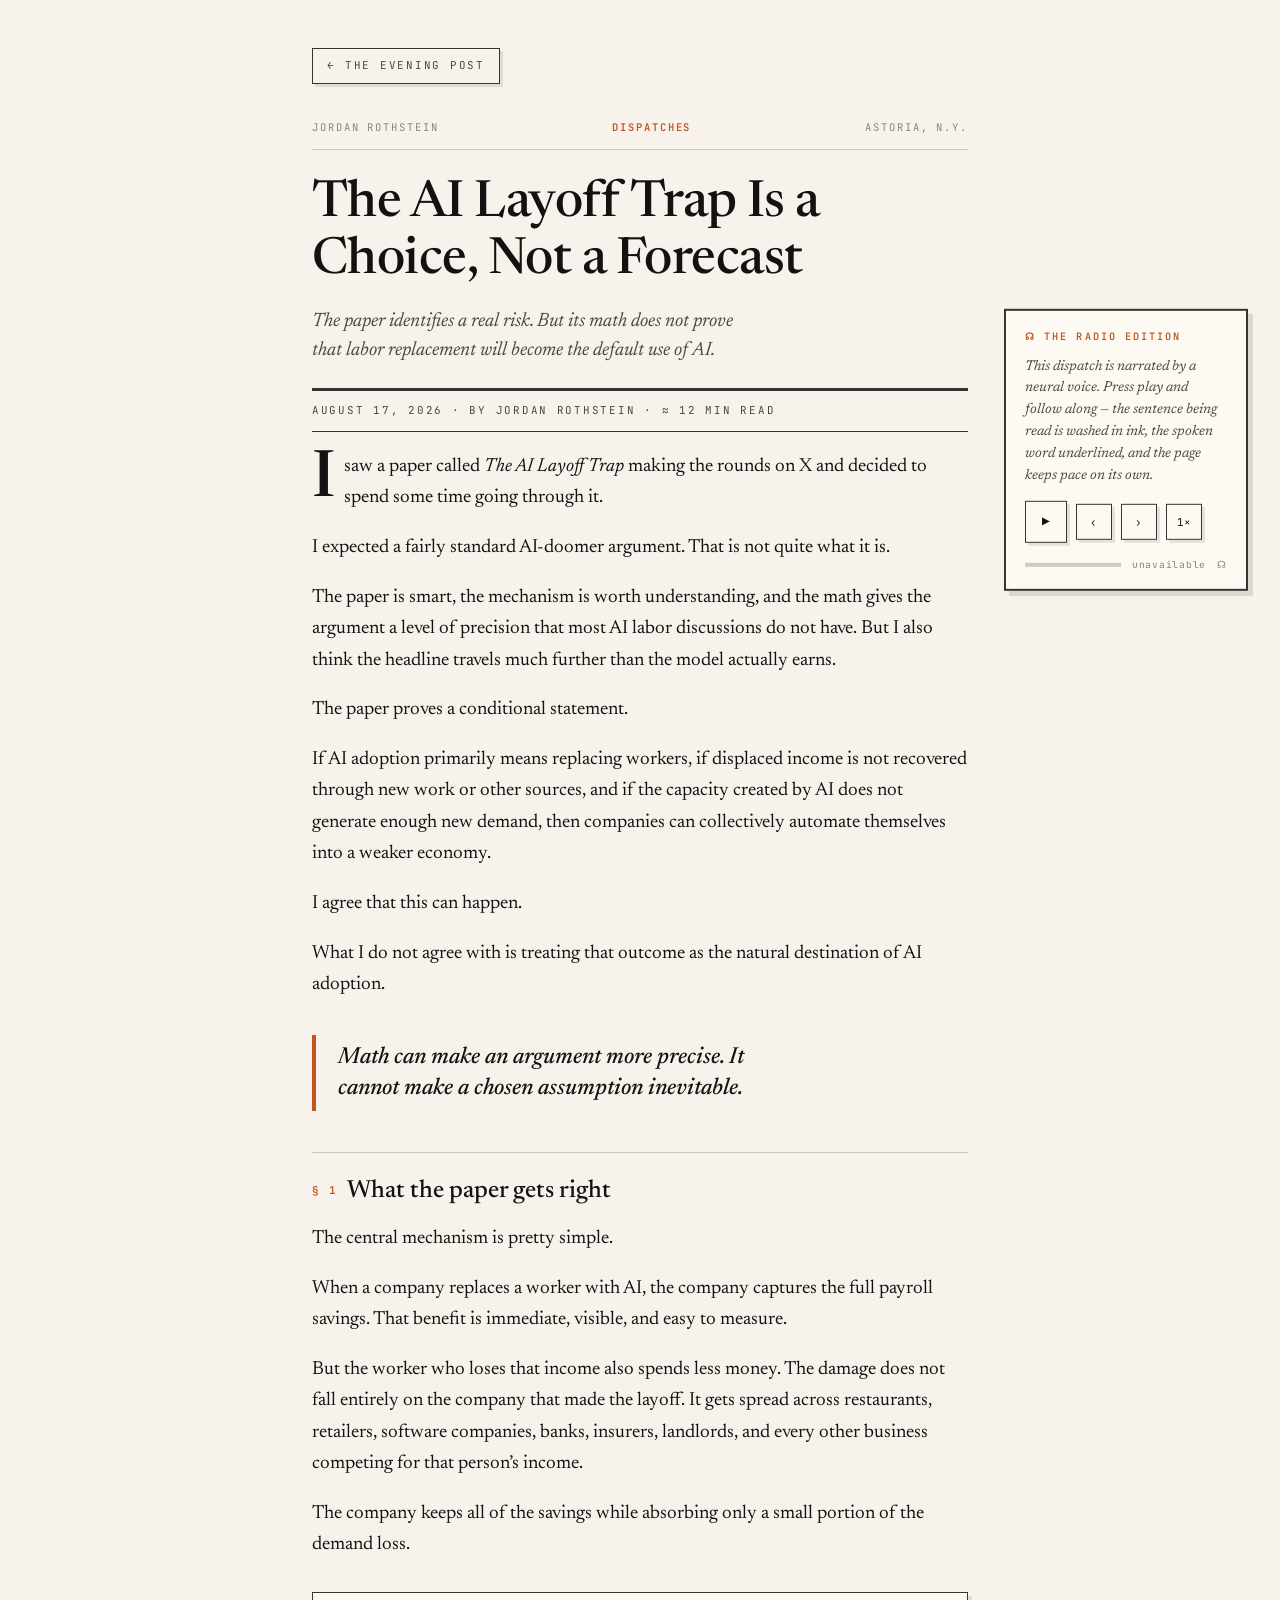
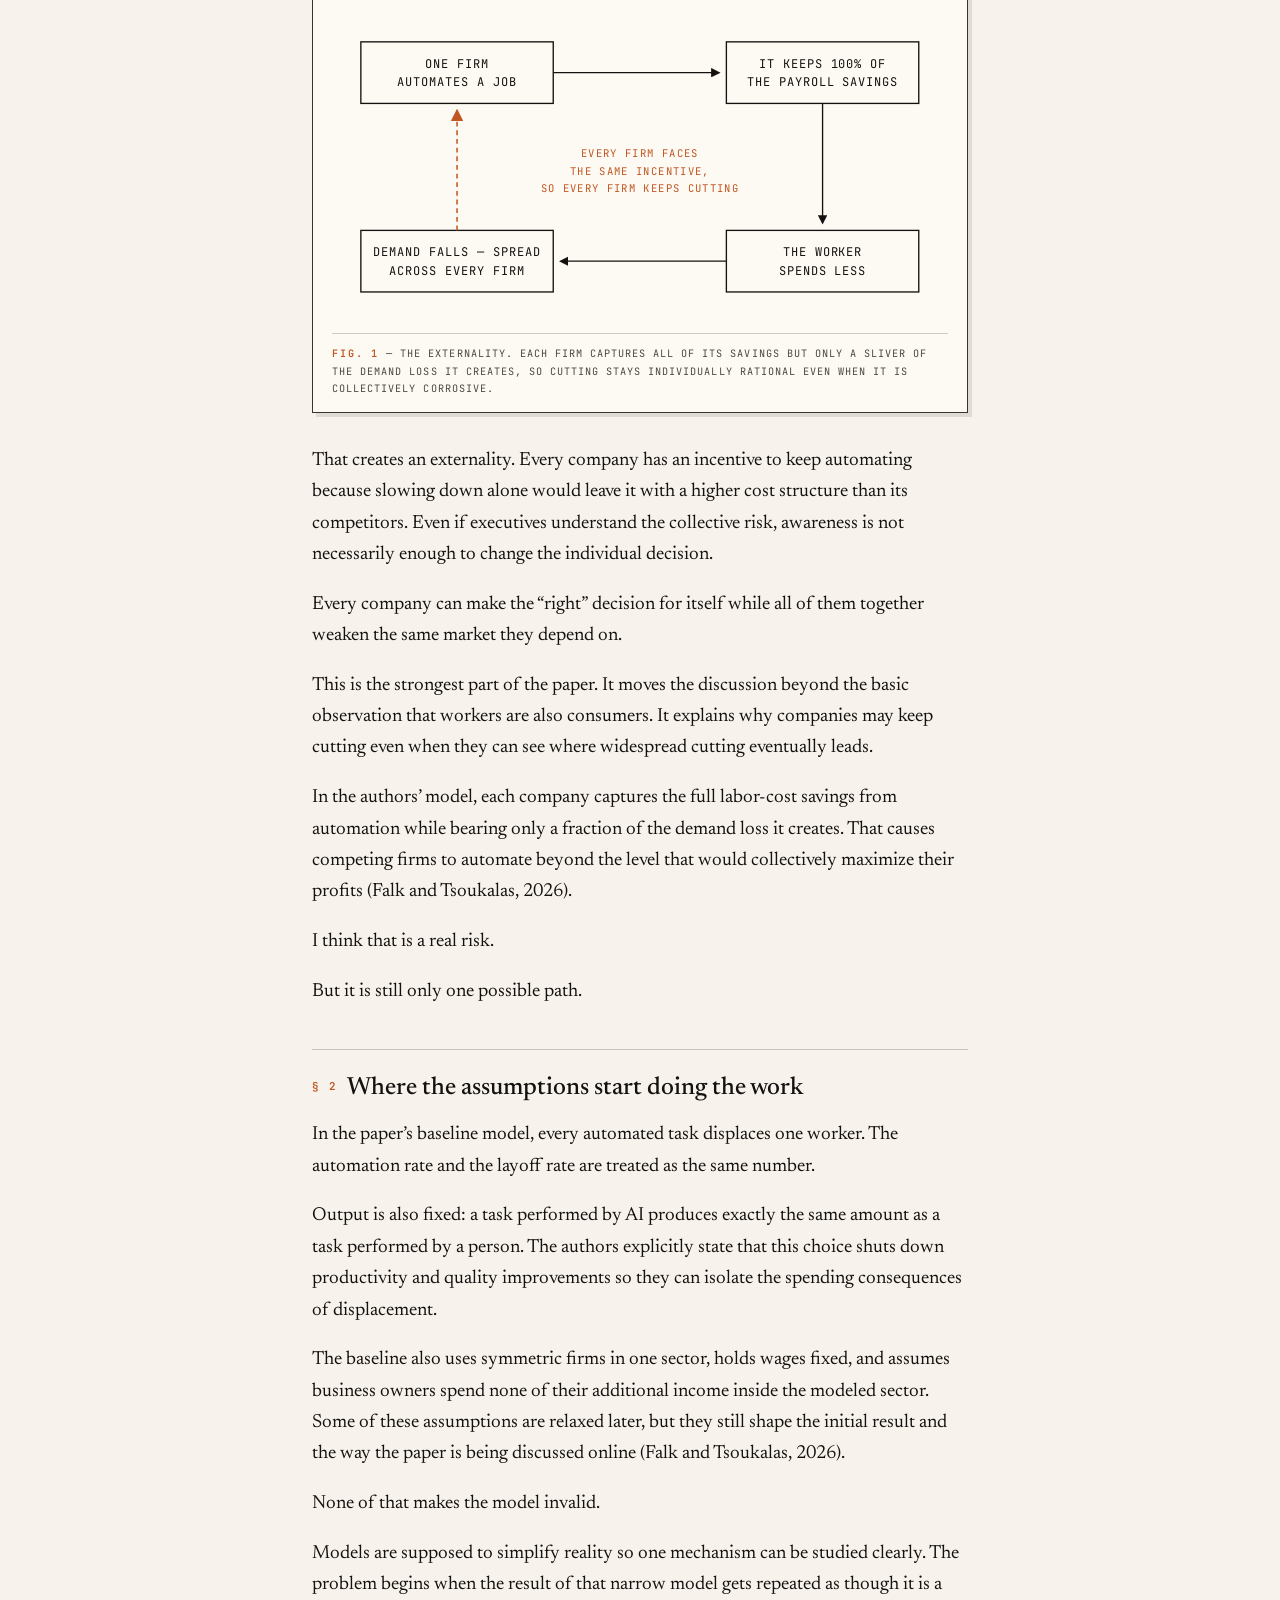
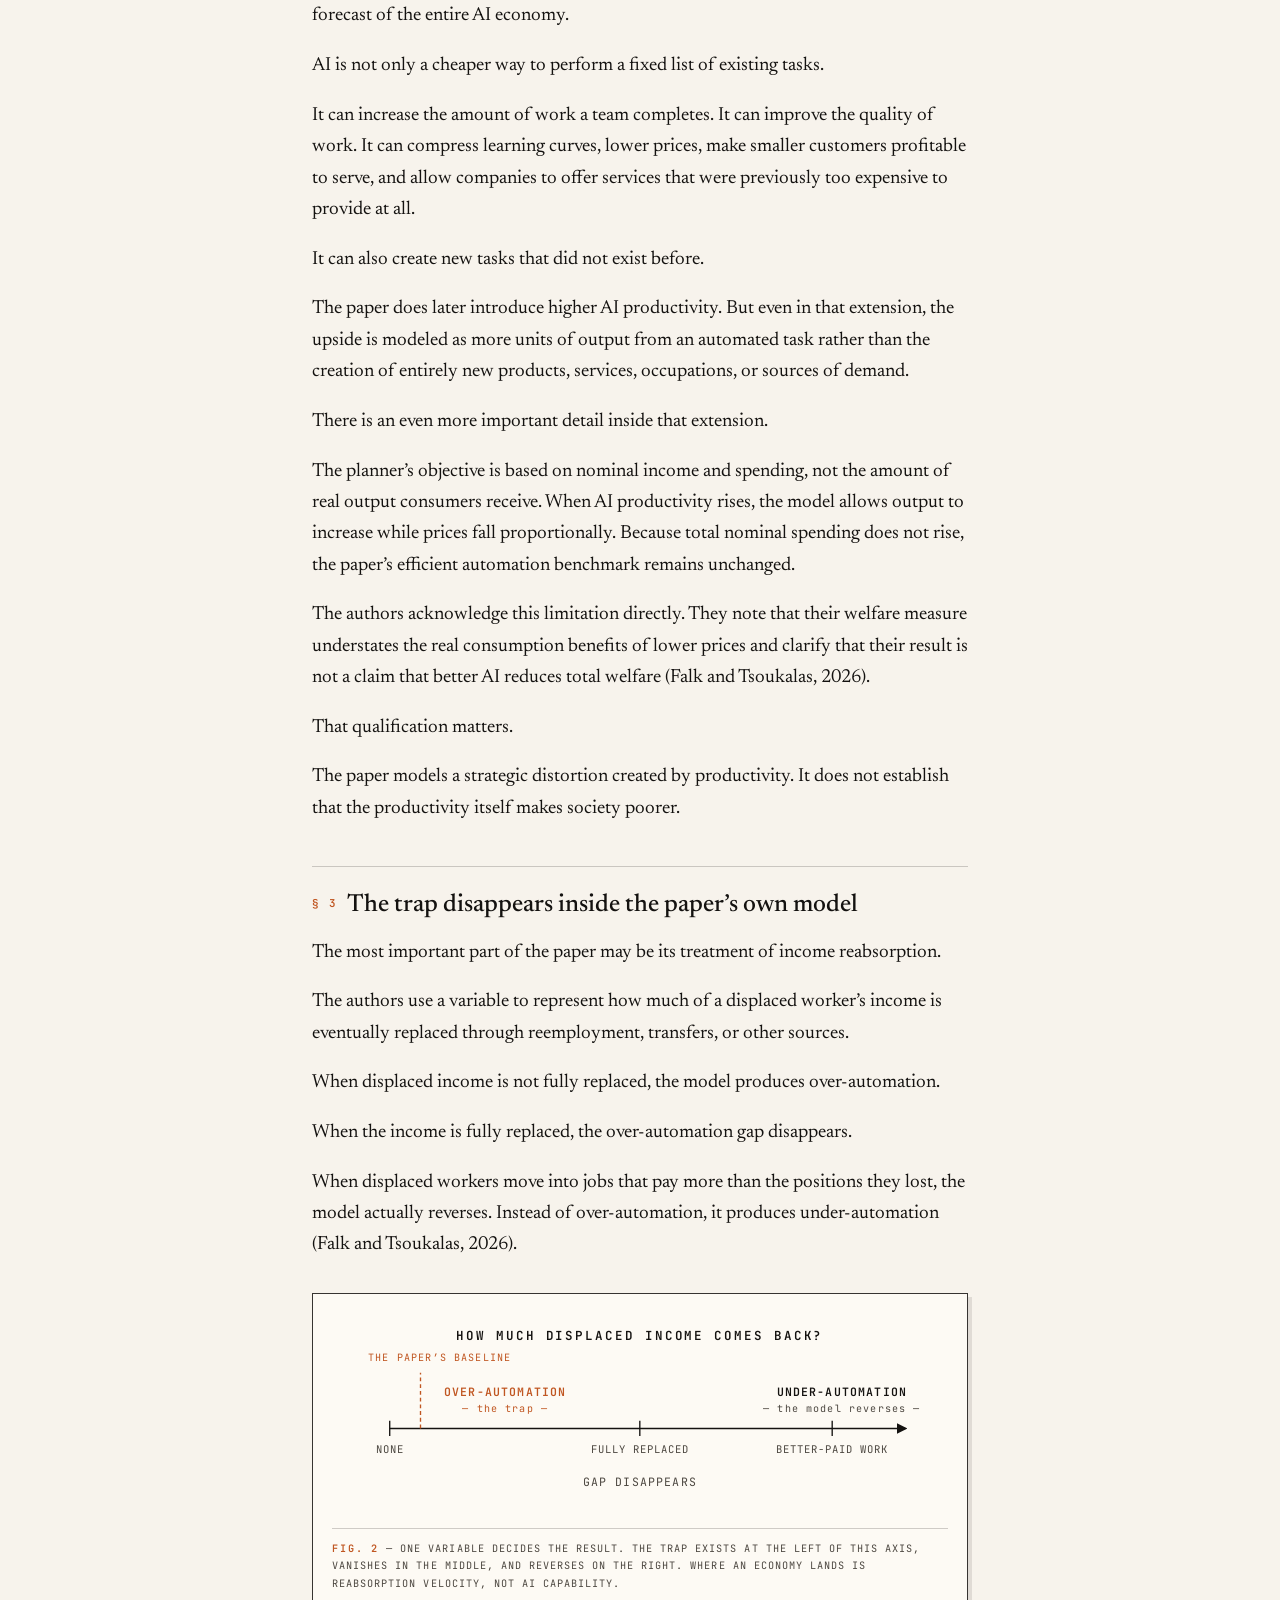
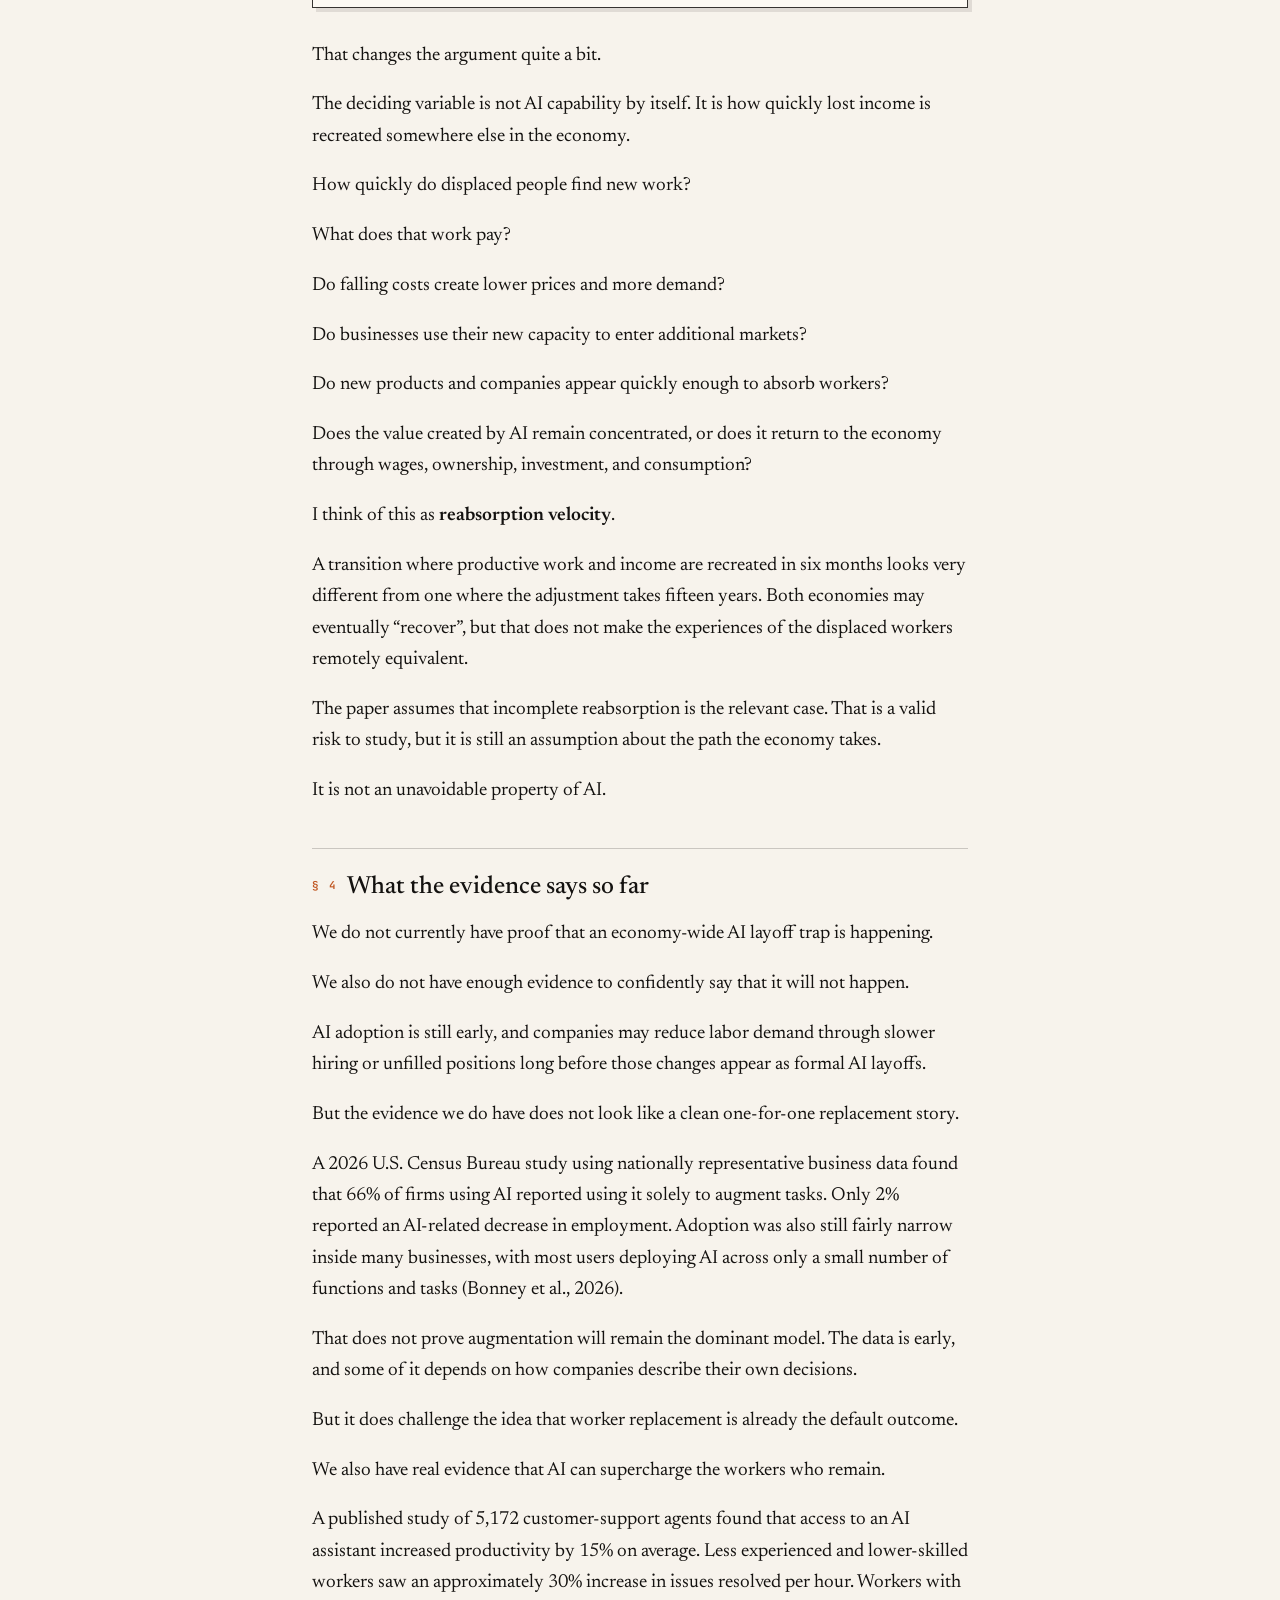
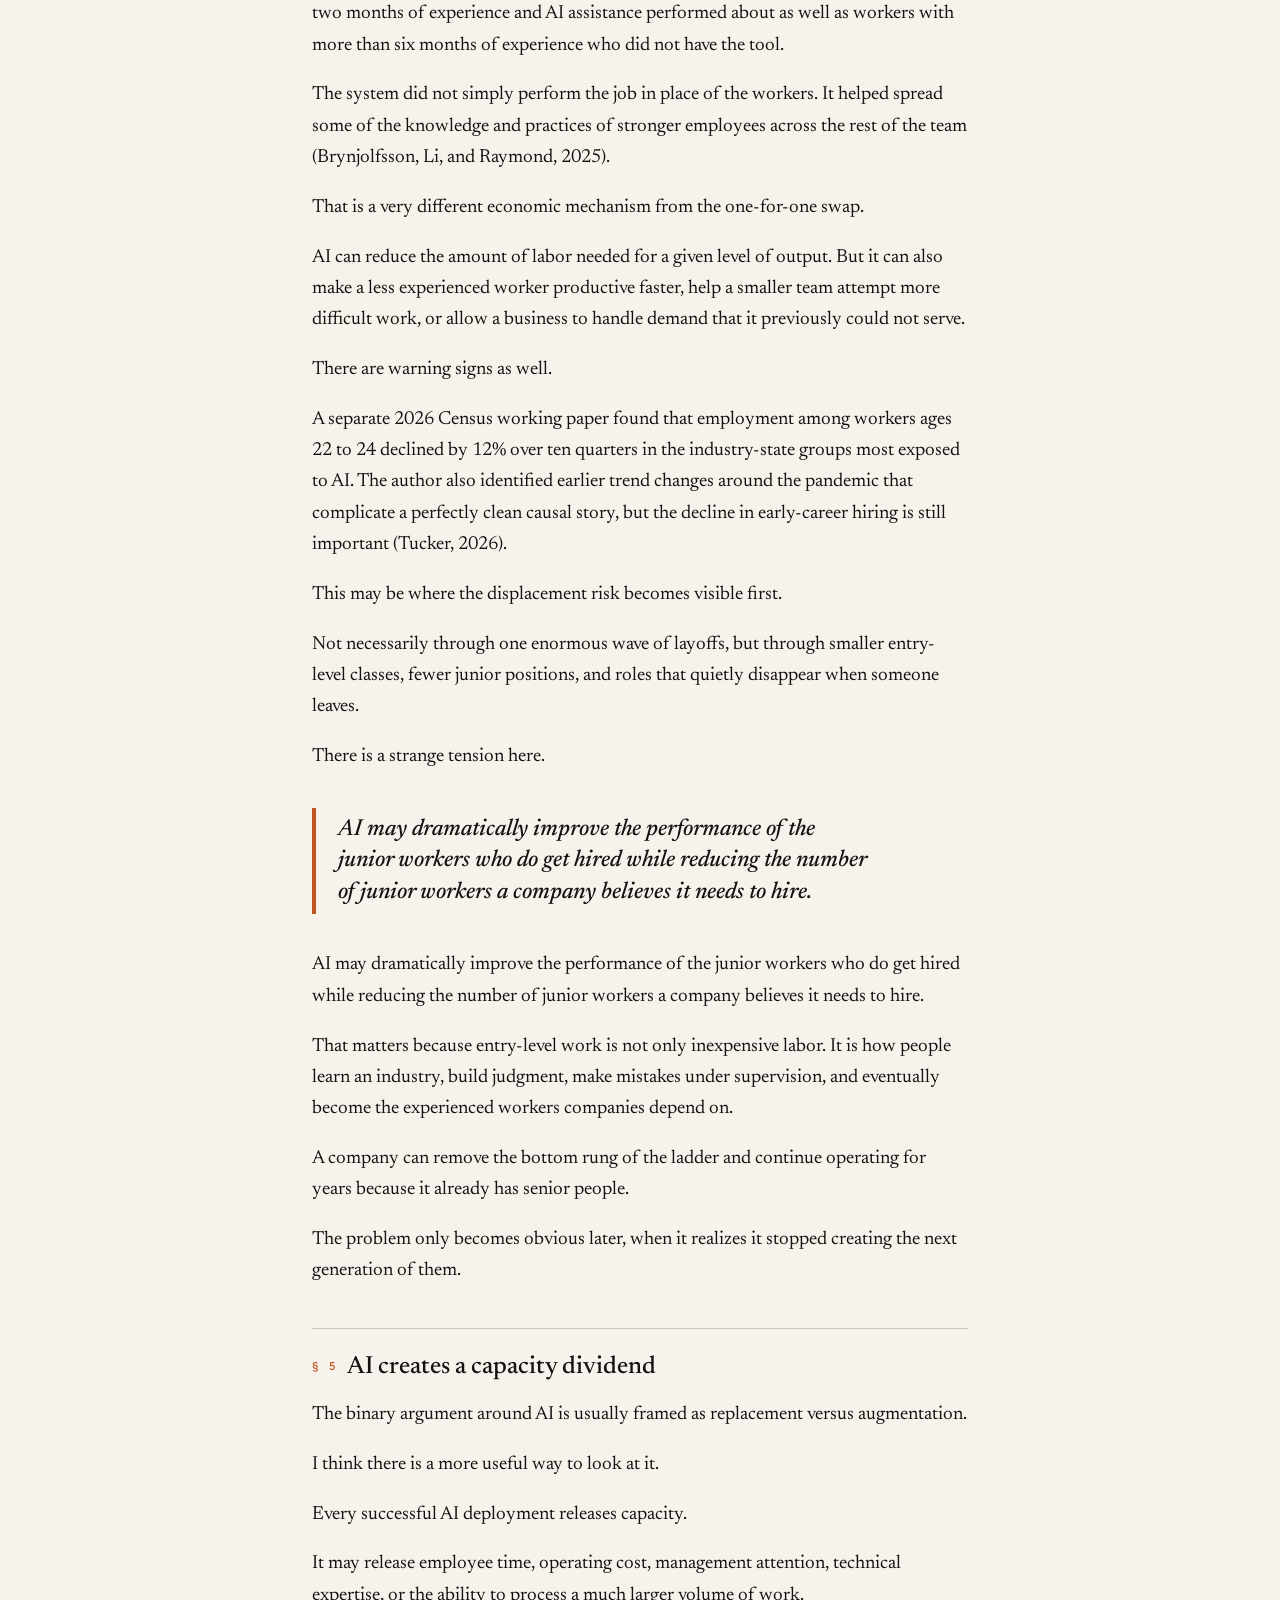
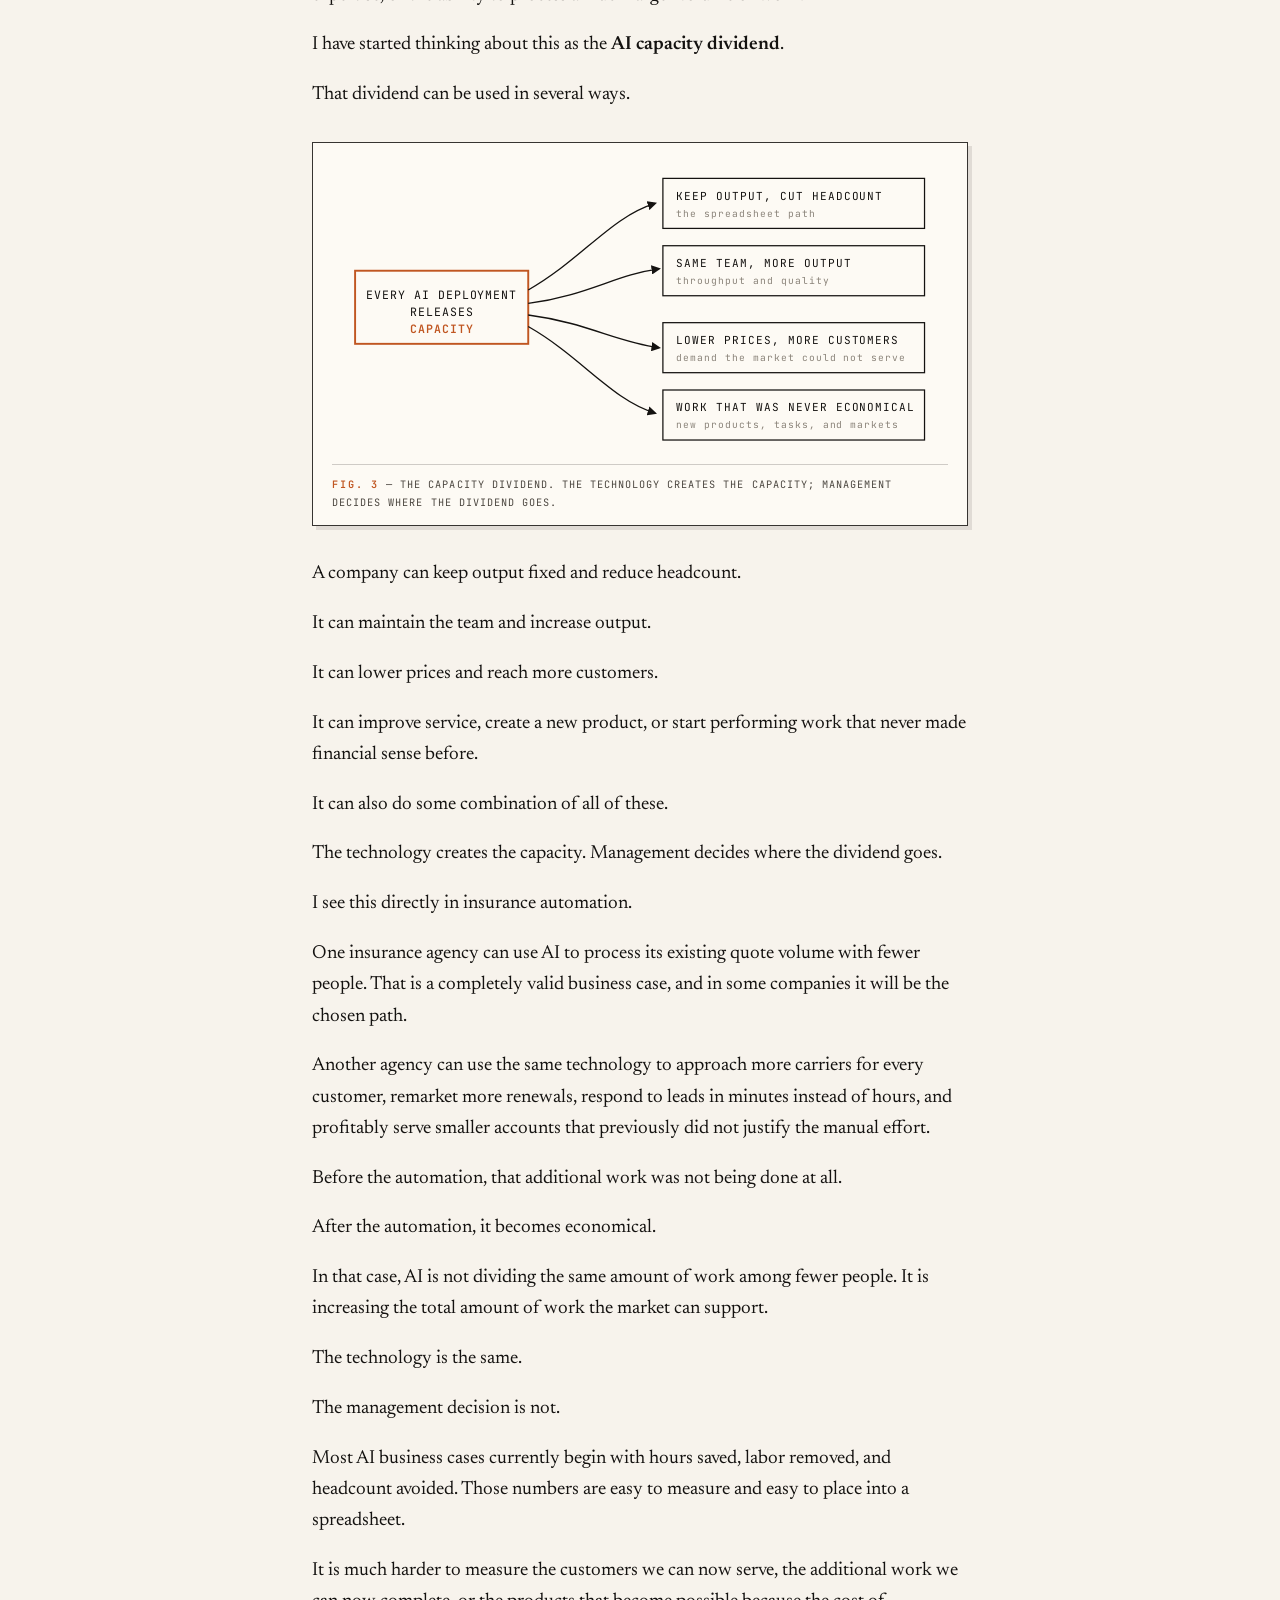
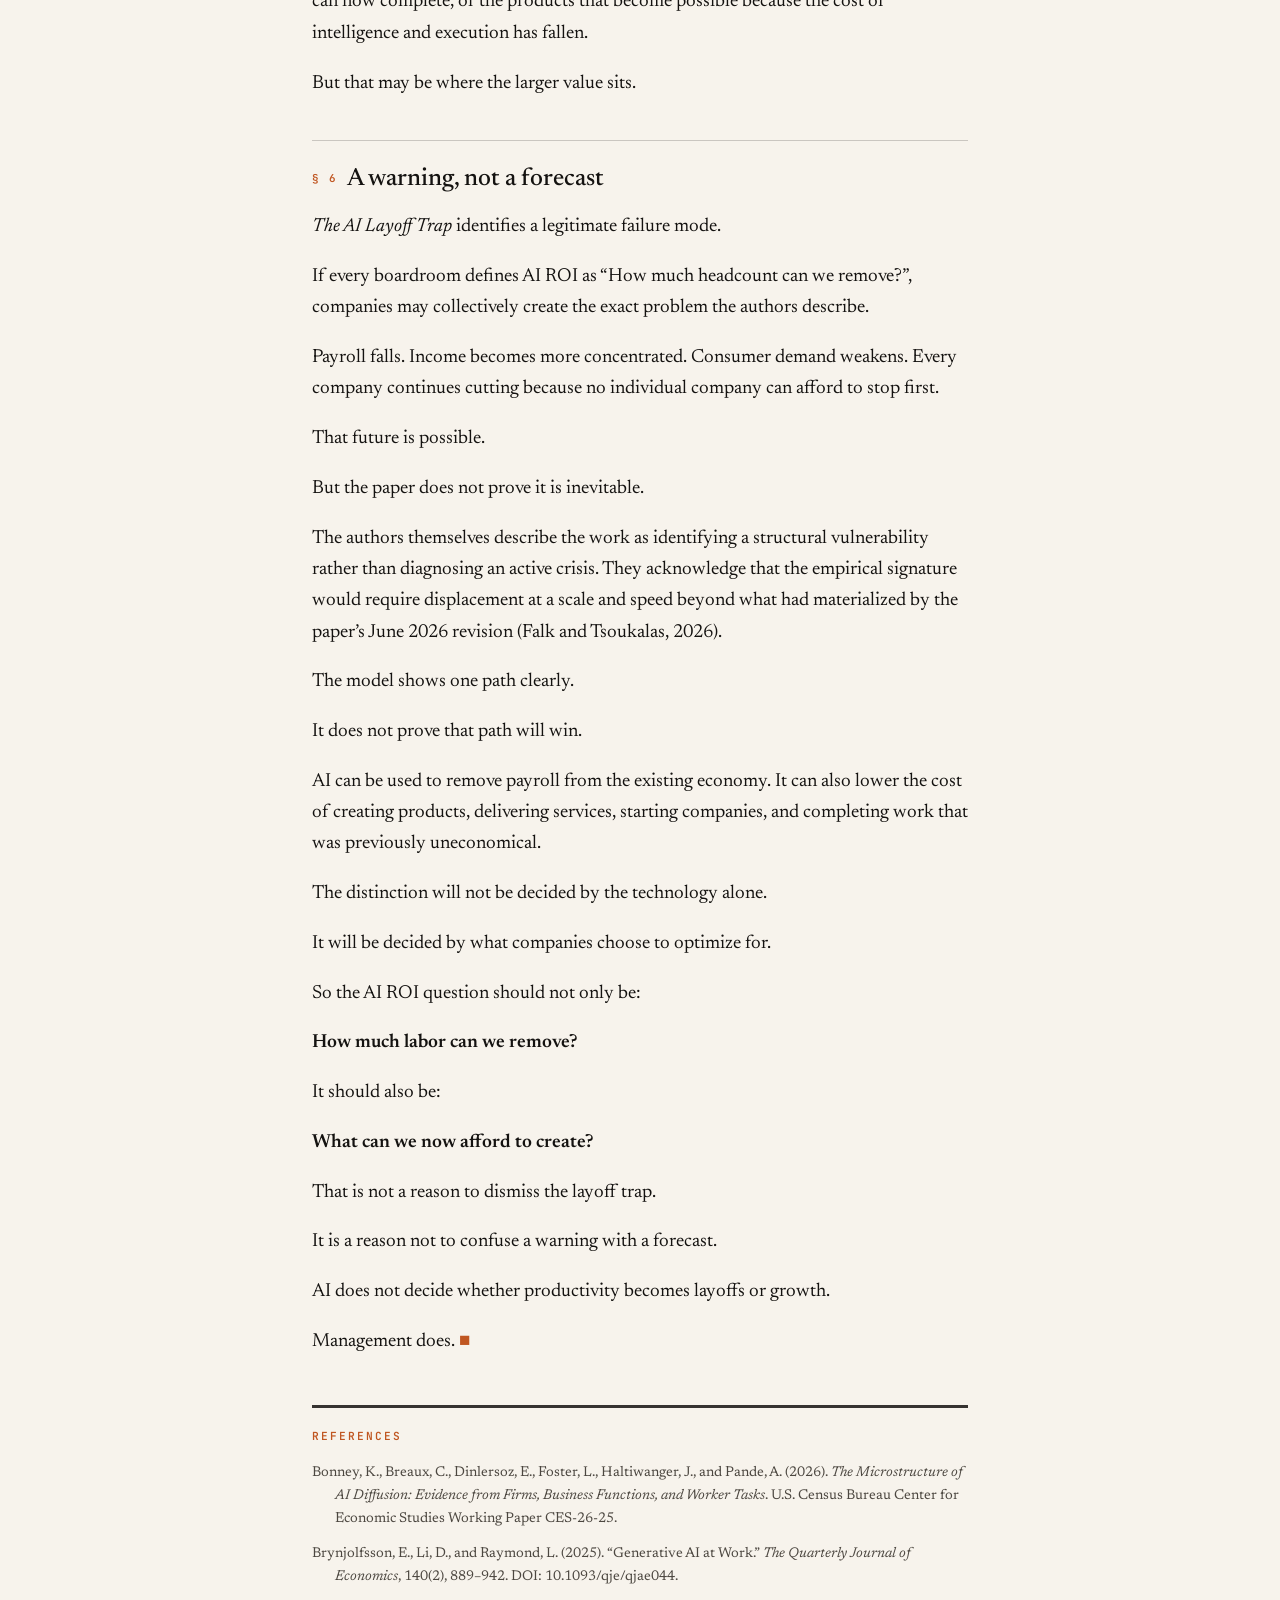
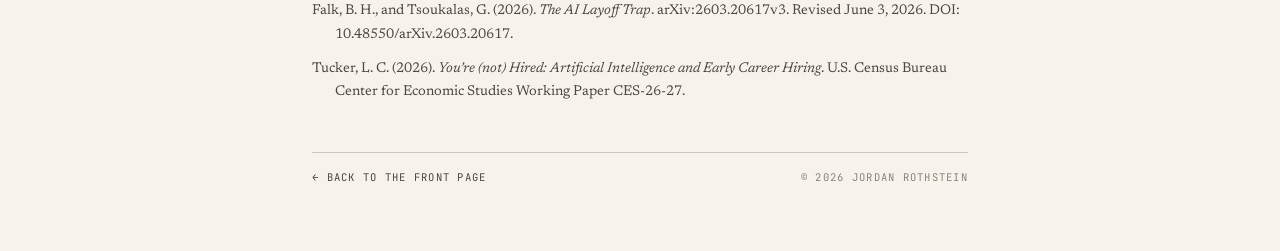
==== commit 3f14f7e8: "Radio Edition: floating vertical card, not edge-fit rail The desktop player is now a 244px vertical " ====
--- a/dispatches/ai-layoff-trap.html
+++ b/dispatches/ai-layoff-trap.html
@@ -86,27 +86,32 @@
       margin-bottom: 1.2rem;
     }
 
-    /* ---- the radio edition: a full-height rail down the right margin ---- */
+    /* ---- the radio edition: a vertical card floating in the right margin ---- */
     .radio {
       position: fixed; z-index: 10;
-      right: 0; top: 0; bottom: 0; height: 100dvh;
-      display: flex; flex-direction: column; align-items: center; gap: .55rem;
-      width: 64px;
-      padding: 1.1rem .6rem;
-      border-left: 2px solid var(--line-strong);
+      right: clamp(1.2rem, 2.5vw, 3rem); top: 50%;
+      transform: translateY(-50%);
+      display: flex; flex-direction: column; align-items: stretch; gap: .85rem;
+      width: 244px;
+      padding: 1.15rem 1.2rem 1.05rem;
+      border: 2px solid var(--line-strong);
       background: var(--paper-raise);
-      box-shadow: -4px 0 14px rgba(20, 18, 16, 0.08);
+      box-shadow: 5px 5px 0 rgba(20, 18, 16, 0.12);
       font-family: var(--mono);
     }
     .radio-label {
-      writing-mode: vertical-rl;
-      font-size: .6rem; letter-spacing: .22em; text-transform: uppercase;
+      font-size: .64rem; letter-spacing: .2em; text-transform: uppercase;
       color: var(--accent); font-weight: 600;
-      margin-bottom: .1rem;
-    }
+    }
+    .radio-desc {
+      margin: -.2rem 0 0;
+      font-family: var(--serif); font-style: italic;
+      font-size: .88rem; line-height: 1.55; color: var(--ink-soft);
+    }
+    .radio-controls { display: flex; align-items: center; gap: .55rem; }
     .radio-btn {
       font-family: var(--mono); font-size: .8rem; line-height: 1;
-      width: 38px; height: 38px; flex: none;
+      width: 42px; height: 42px; flex: none;
       display: grid; place-items: center;
       border: 1px solid var(--line-strong); background: var(--paper-raise);
       color: var(--ink); cursor: pointer;
@@ -114,46 +119,29 @@
       transition: all .2s ease;
     }
     .radio-btn:hover { background: var(--accent); border-color: var(--accent); color: #fff; }
-    .radio-btn.small { width: 30px; height: 30px; font-size: .66rem; }
+    .radio-btn.small { width: 36px; height: 36px; font-size: .68rem; }
+    .radio-seek { display: flex; align-items: center; gap: .7rem; }
     .radio-track {
-      width: 4px; flex: 1; min-height: 60px;
+      flex: 1; height: 4px; min-width: 60px;
       background: var(--line); cursor: pointer;
       position: relative;
     }
-    .radio-fill { width: 100%; height: 0%; background: var(--accent); transition: height .3s ease; }
-    .radio-time {
-      writing-mode: vertical-rl;
-      font-size: .58rem; letter-spacing: .1em; color: var(--ink-faint);
-      white-space: nowrap;
-    }
-    .radio-count { font-size: .56rem; letter-spacing: .04em; color: var(--ink-faint); white-space: nowrap; }
-    .radio-desc { display: none; }
-    .radio-controls, .radio-seek { display: contents; }
-
-    /* under 900px the rail becomes a standalone card in the article flow,
-       introducing the narration before the essay begins */
-    @media (max-width: 900px), (max-height: 560px) {
+    .radio-fill { height: 100%; width: 0%; background: var(--accent); transition: width .3s ease; }
+    .radio-time { font-size: .6rem; letter-spacing: .08em; color: var(--ink-faint); white-space: nowrap; }
+    .radio-count { font-size: .6rem; letter-spacing: .04em; color: var(--ink-faint); white-space: nowrap; }
+
+    /* when the floating card would crowd the text column, it joins the
+       article flow instead, introducing the narration before the essay */
+    @media (max-width: 1240px), (max-height: 620px) {
       .radio {
-        position: static; height: auto; width: auto;
-        flex-direction: column; align-items: stretch; gap: .8rem;
+        position: static; transform: none; width: auto;
         margin: 0 0 2.2rem;
         padding: 1rem 1.1rem 1.1rem;
-        border: 2px solid var(--line-strong);
         box-shadow: 4px 4px 0 rgba(20, 18, 16, 0.12);
       }
-      .radio-label { writing-mode: horizontal-tb; margin: 0; font-size: .66rem; }
-      .radio-desc {
-        display: block; margin: -.2rem 0 0;
-        font-family: var(--serif); font-style: italic;
-        font-size: .95rem; line-height: 1.55; color: var(--ink-soft);
-      }
-      .radio-controls { display: flex; align-items: center; gap: .6rem; }
+      .radio-desc { font-size: .95rem; }
       .radio-btn { width: 46px; height: 46px; }
       .radio-btn.small { width: 42px; height: 42px; font-size: .72rem; }
-      .radio-seek { display: flex; align-items: center; gap: .8rem; }
-      .radio-track { flex: 1; min-height: 0; min-width: 60px; height: 4px; }
-      .radio-fill { height: 100%; width: 0%; transition: width .3s ease; }
-      .radio-time { writing-mode: horizontal-tb; font-size: .62rem; }
     }
 
     @media (max-width: 560px) {
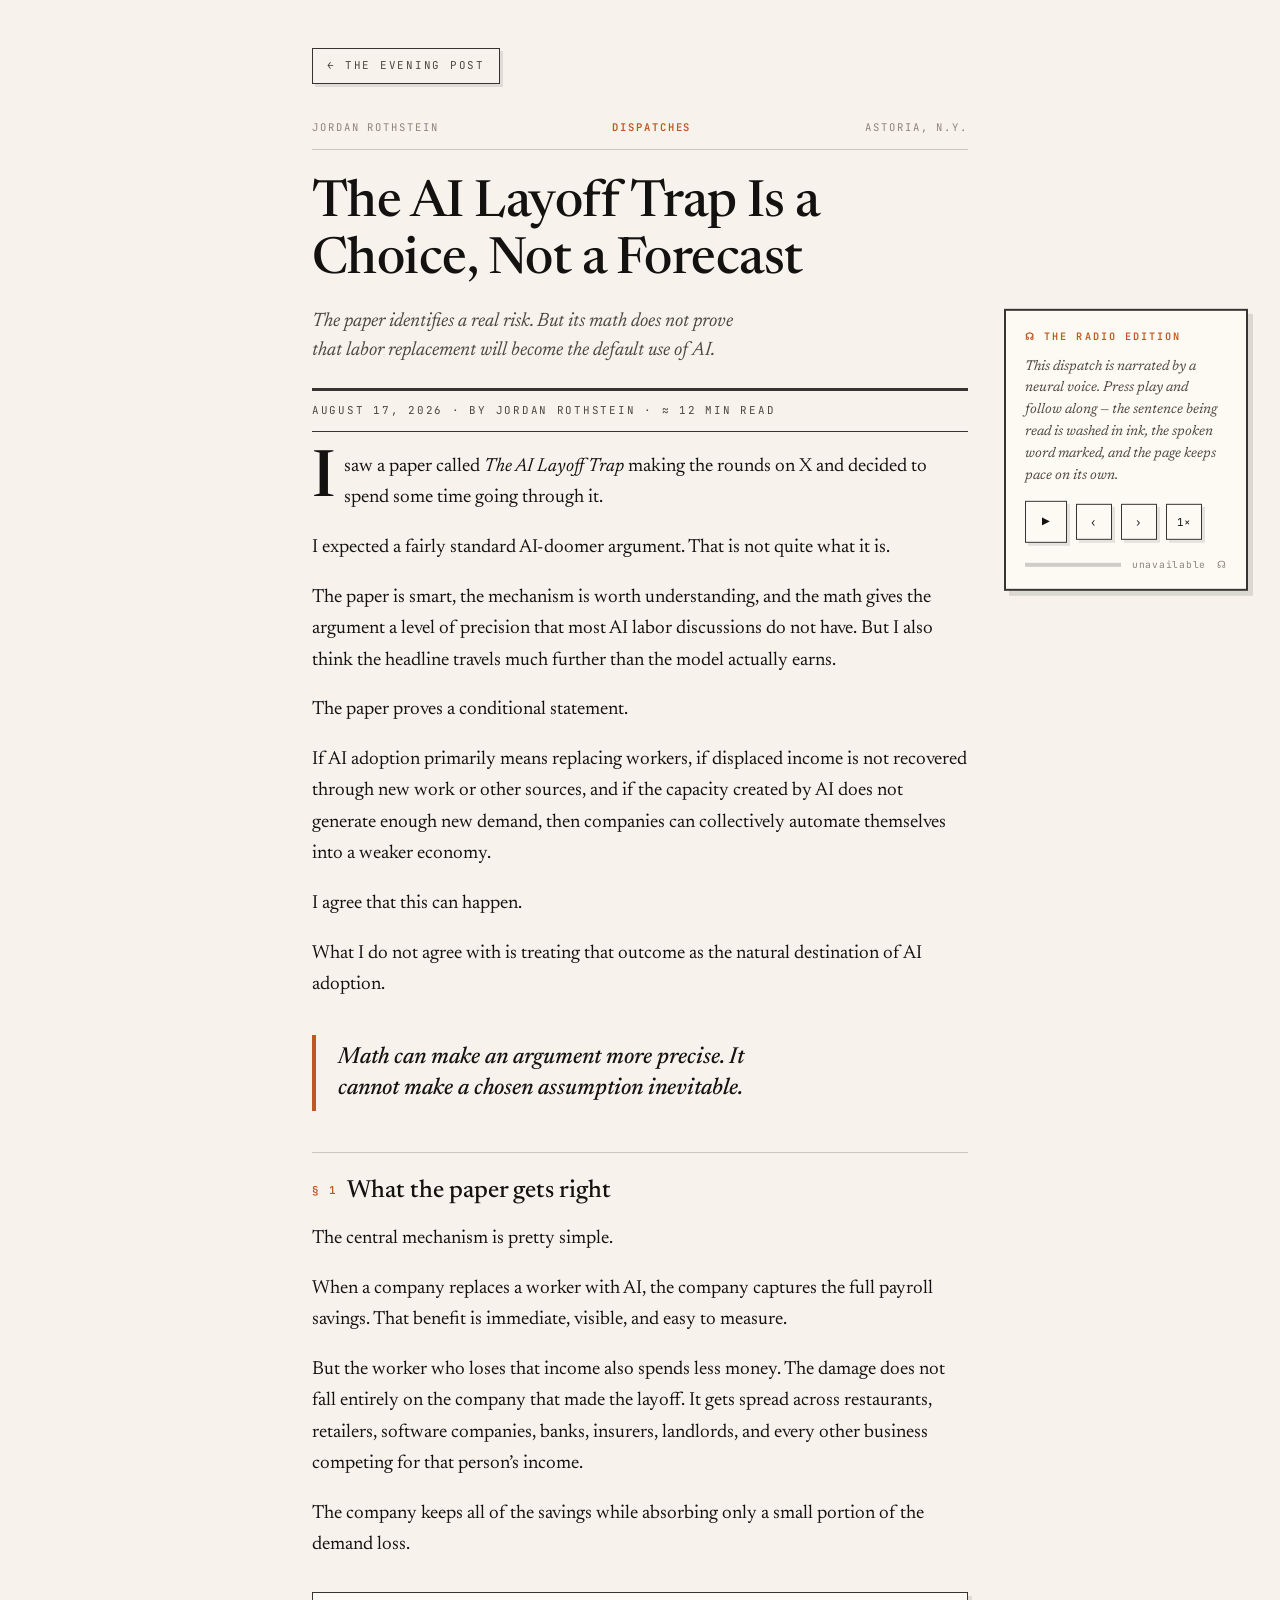
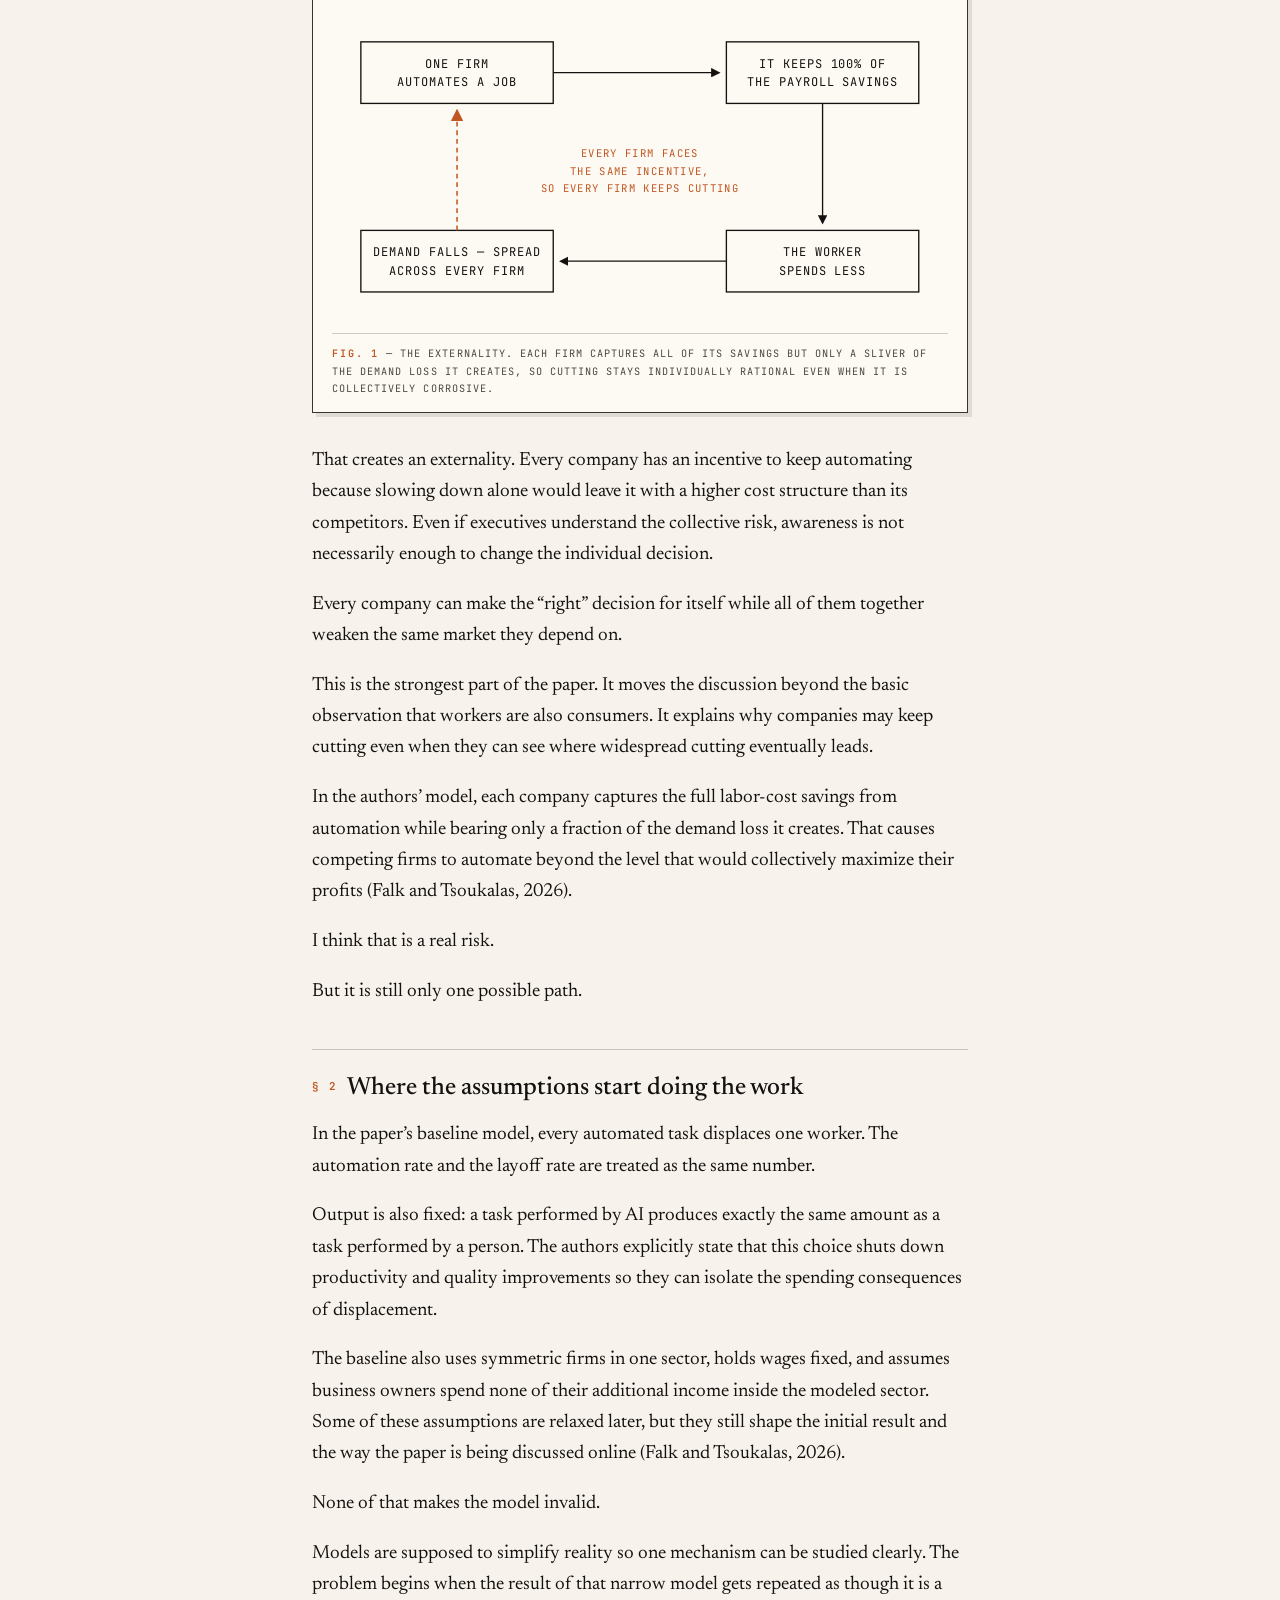
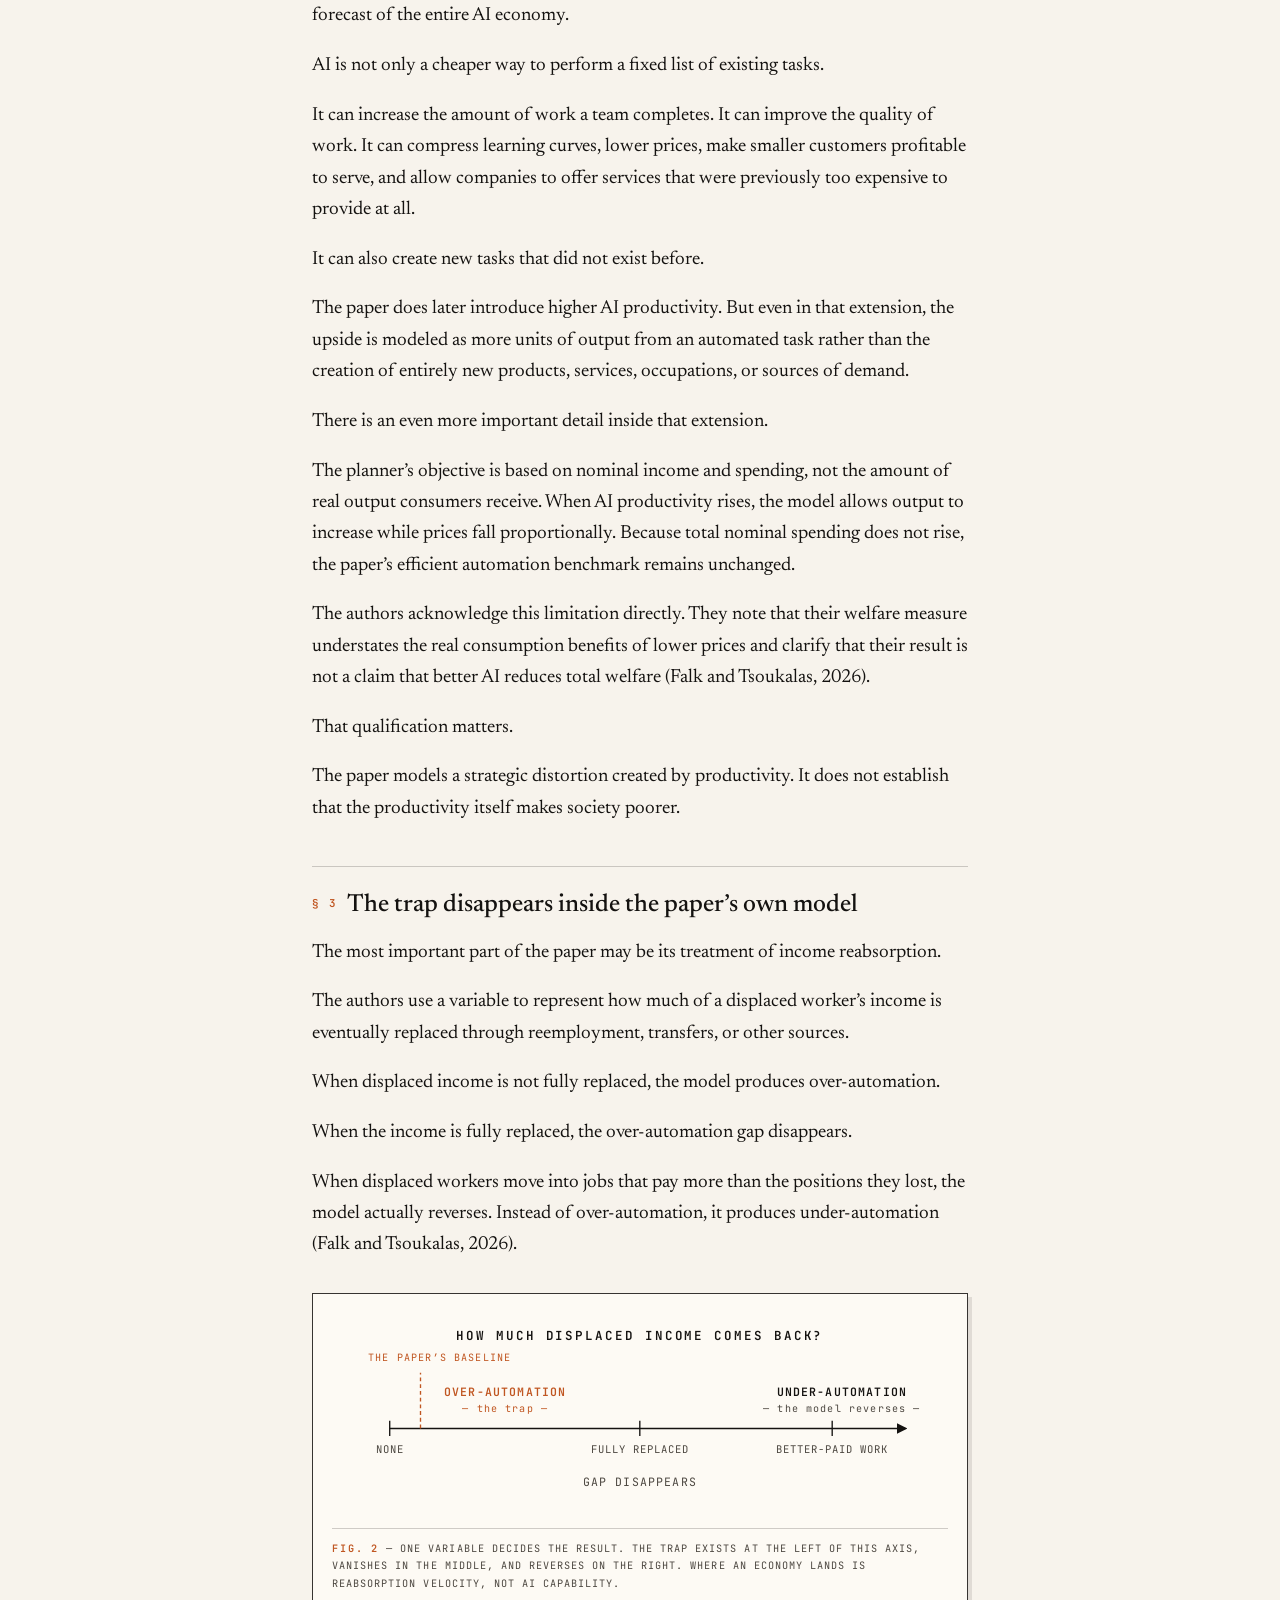
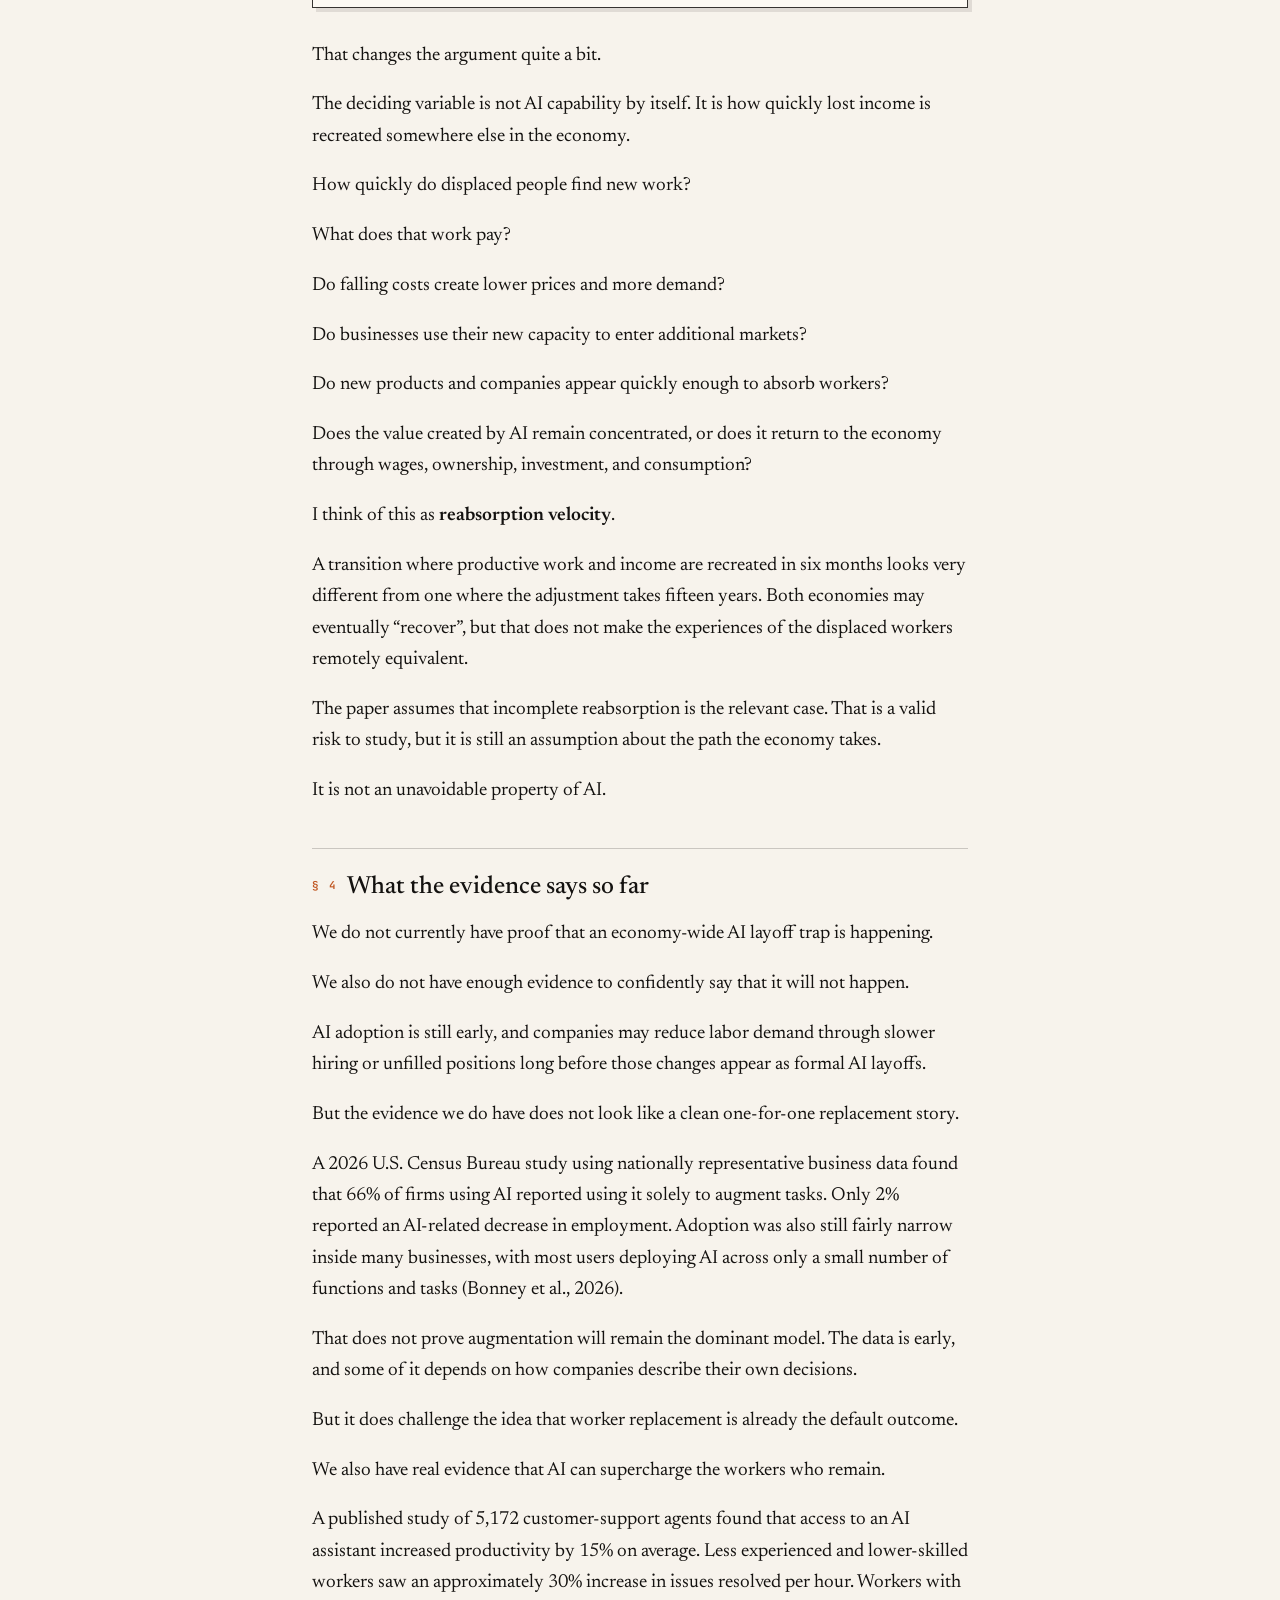
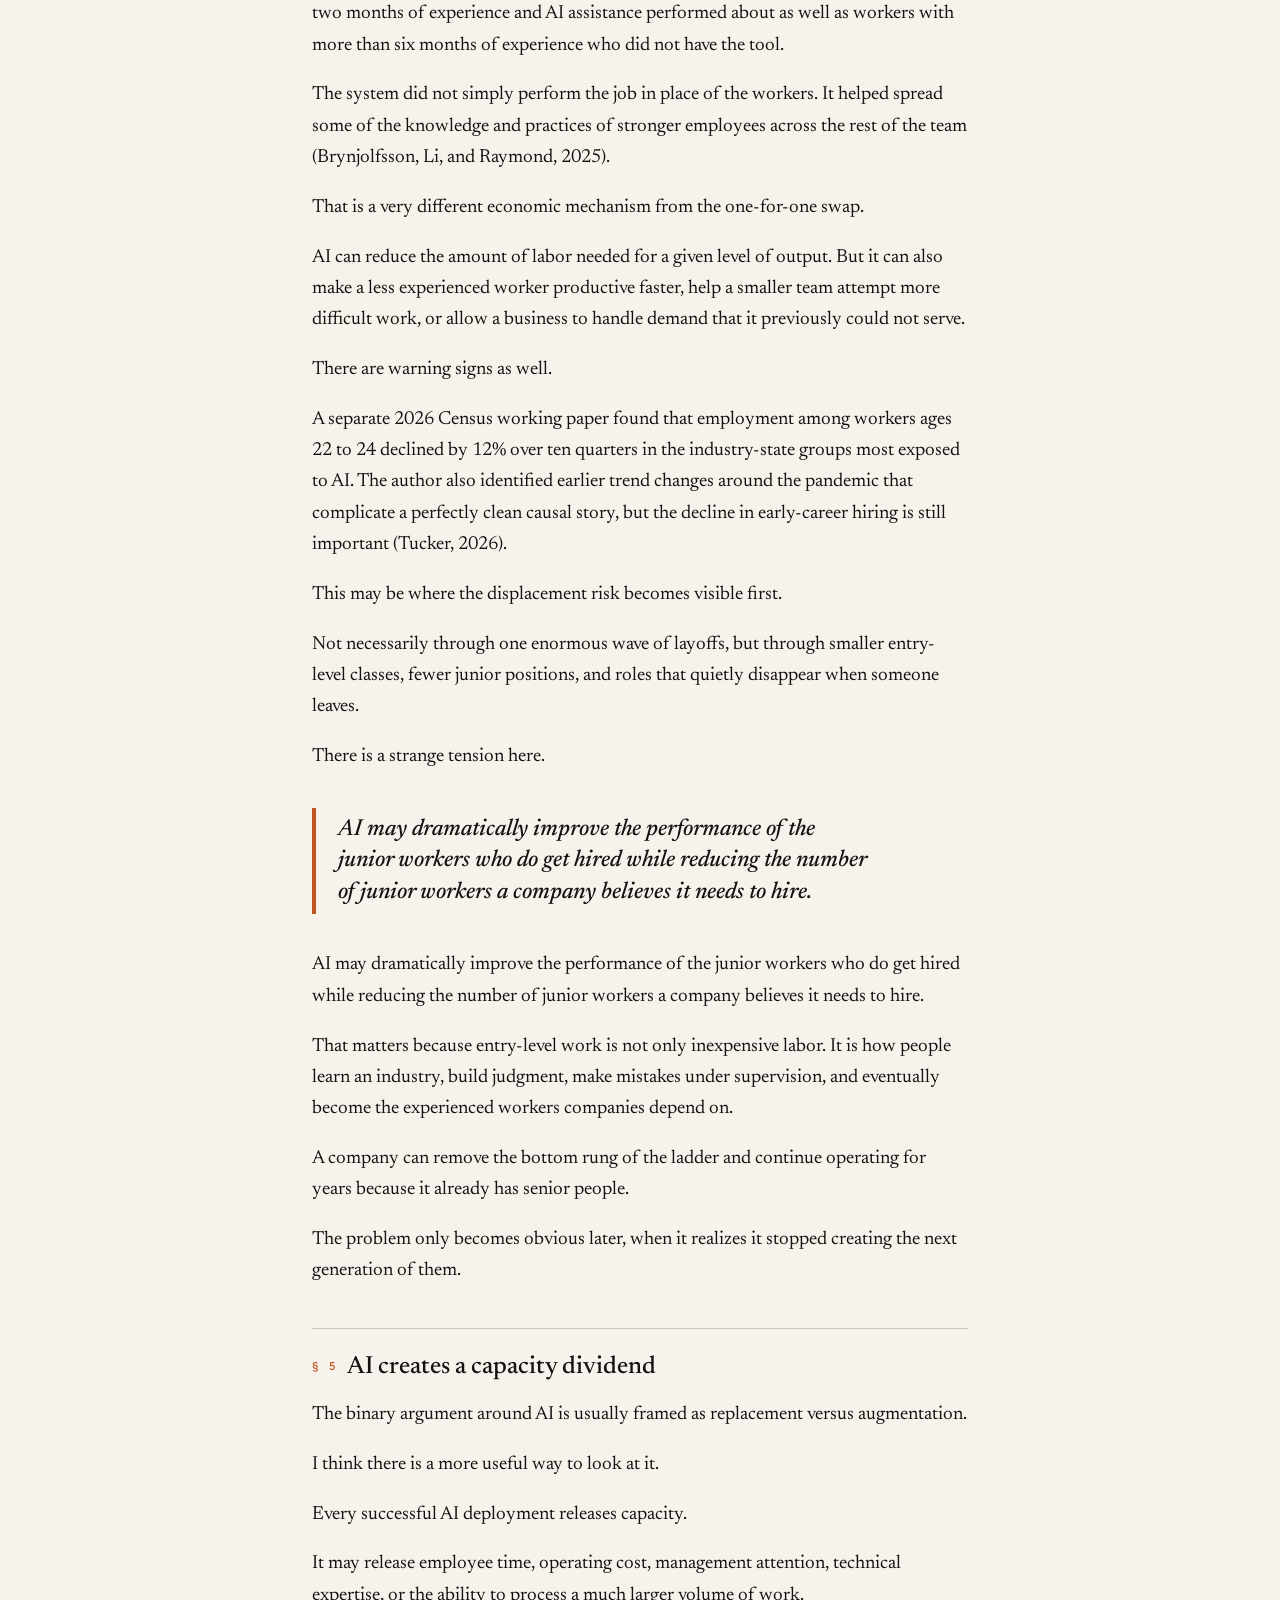
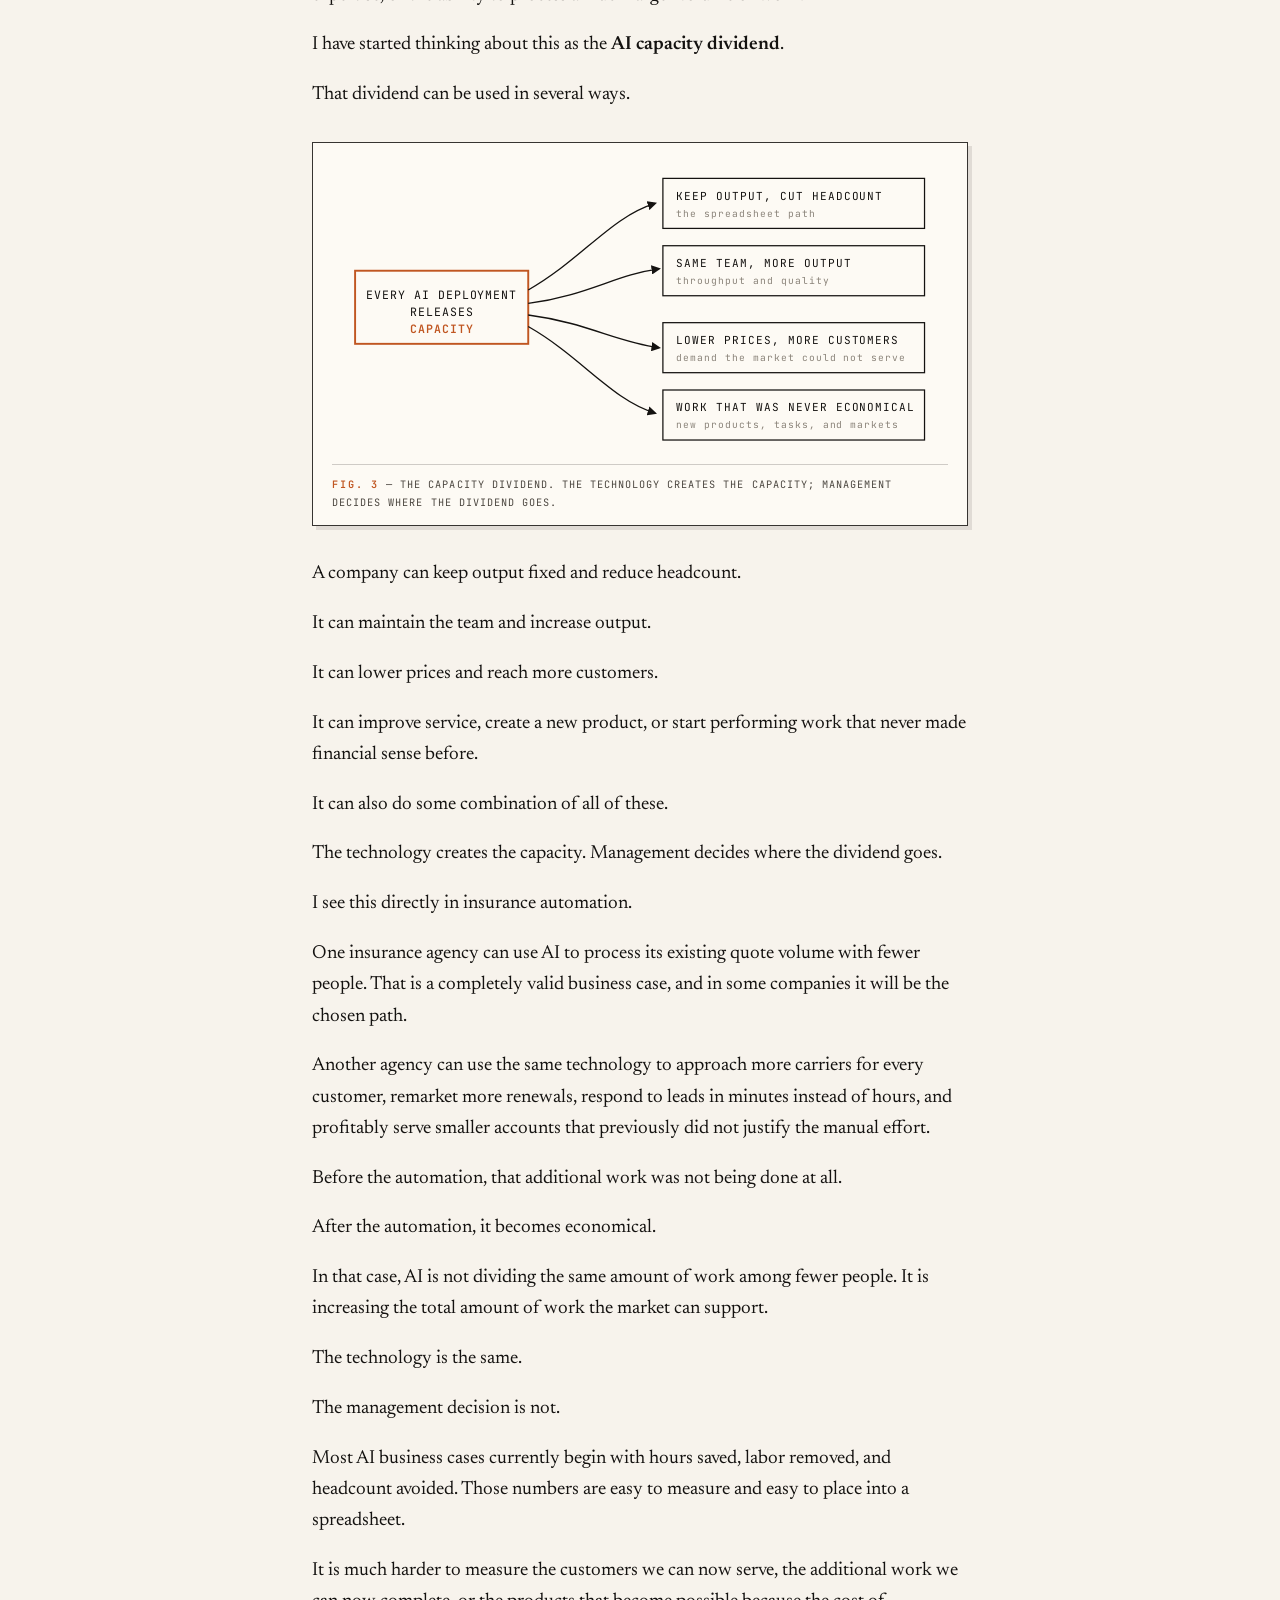
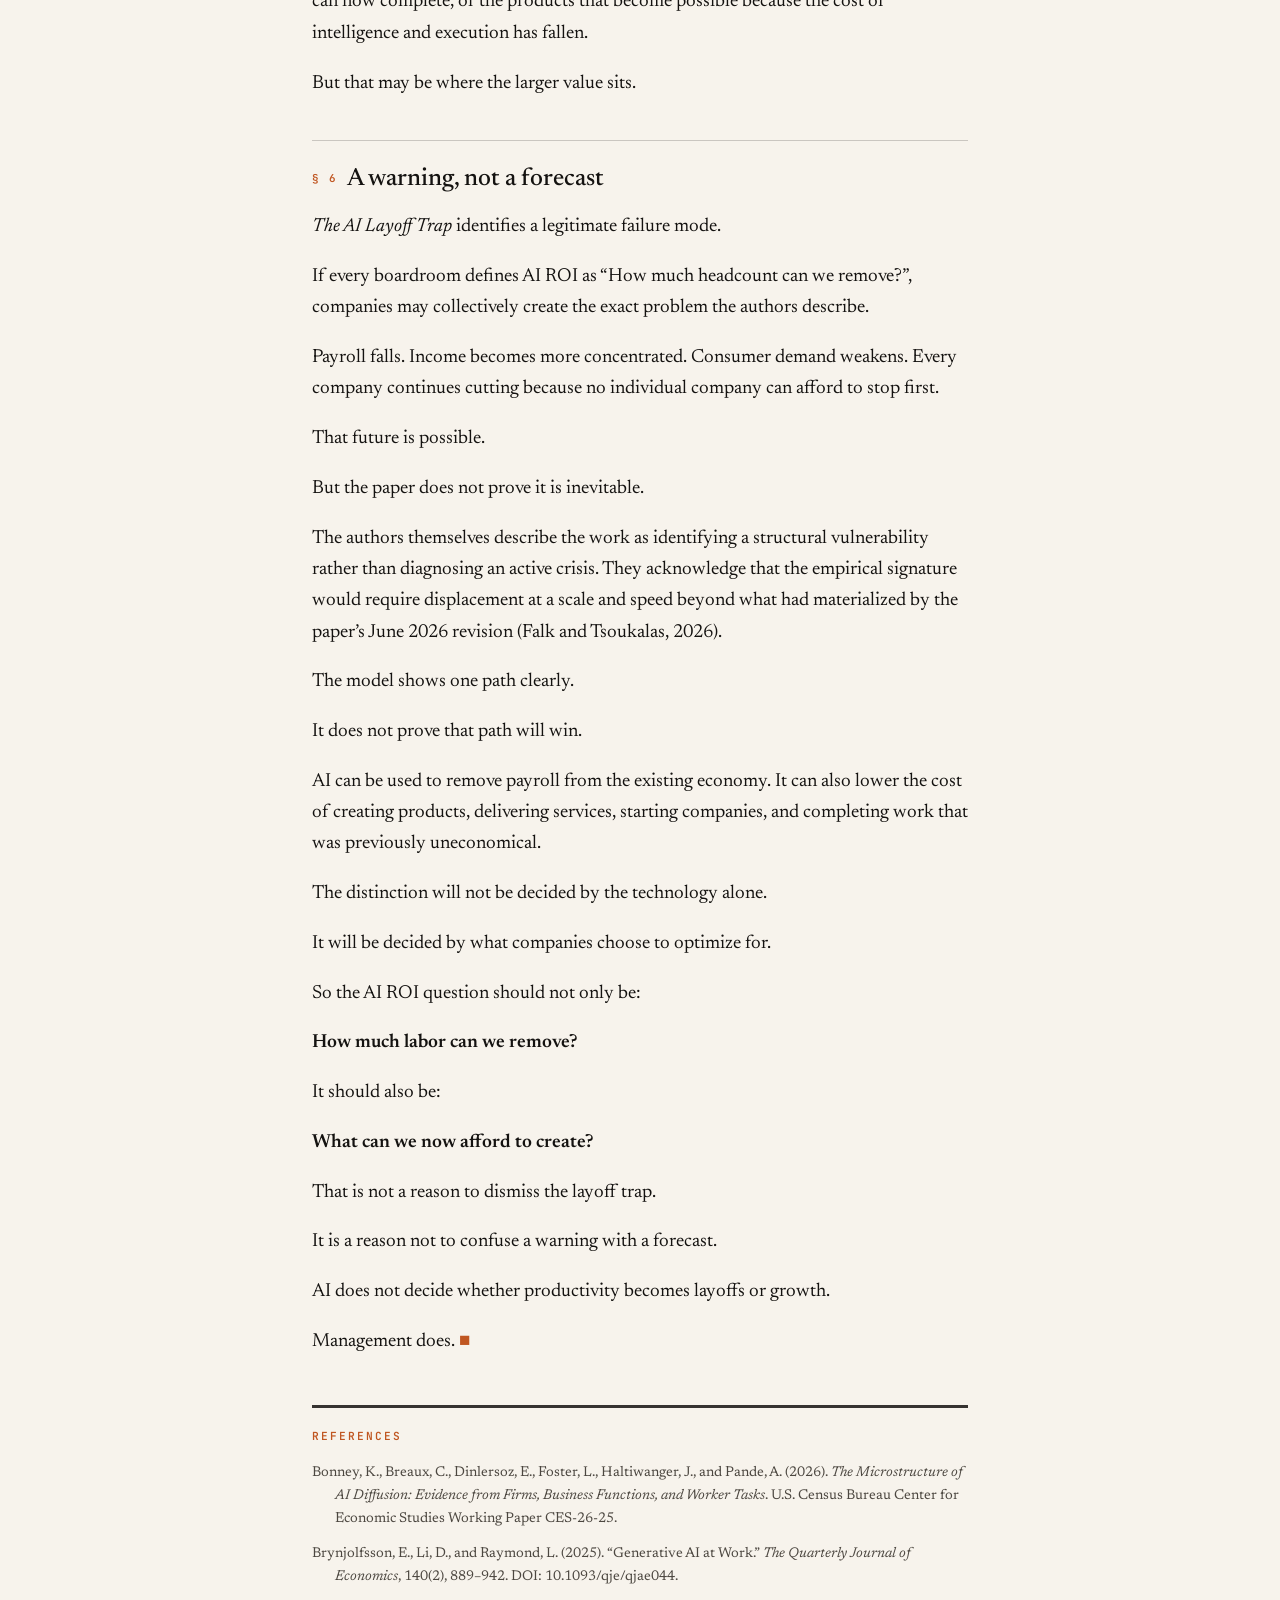
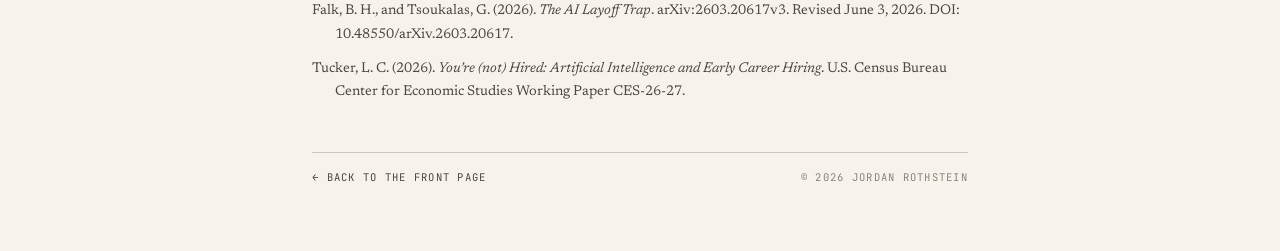
==== commit 752816ad: "Read-along highlight: make it unmistakable The sentence wash doubles in strength (18% accent) and th" ====
--- a/dispatches/ai-layoff-trap.html
+++ b/dispatches/ai-layoff-trap.html
@@ -155,8 +155,17 @@
 
     /* ---- read-along highlighting ---- */
     .essay .reading { box-shadow: inset 4px 0 0 var(--accent); padding-left: .6rem; }
-    .essay .s-now { background: var(--accent-soft); box-decoration-break: clone; -webkit-box-decoration-break: clone; }
-    .essay .w-now { color: var(--accent); text-decoration: underline; text-decoration-thickness: 2px; text-underline-offset: 3px; }
+    .essay .s-now {
+      background: rgba(192, 86, 33, 0.18);
+      box-decoration-break: clone; -webkit-box-decoration-break: clone;
+      box-shadow: 0 0 0 3px rgba(192, 86, 33, 0.18);
+      border-radius: 2px;
+    }
+    .essay .w-now {
+      color: #fff; background: var(--accent);
+      box-shadow: 0 0 0 3px var(--accent);
+      border-radius: 2px;
+    }
 
     /* ---- essay body ---- */
     .essay p { margin-bottom: 1.15rem; }
@@ -267,7 +276,7 @@
       <audio id="radio-audio" src="ai-layoff-trap.m4a" preload="metadata"></audio>
       <span class="radio-label">☊ The Radio Edition</span>
       <p class="radio-desc">This dispatch is narrated by a neural voice. Press play and follow
-        along — the sentence being read is washed in ink, the spoken word underlined, and the
+        along — the sentence being read is washed in ink, the spoken word marked, and the
         page keeps pace on its own.</p>
       <div class="radio-controls">
         <button class="radio-btn" id="radio-play" aria-label="Play or pause the narration">▶</button>
